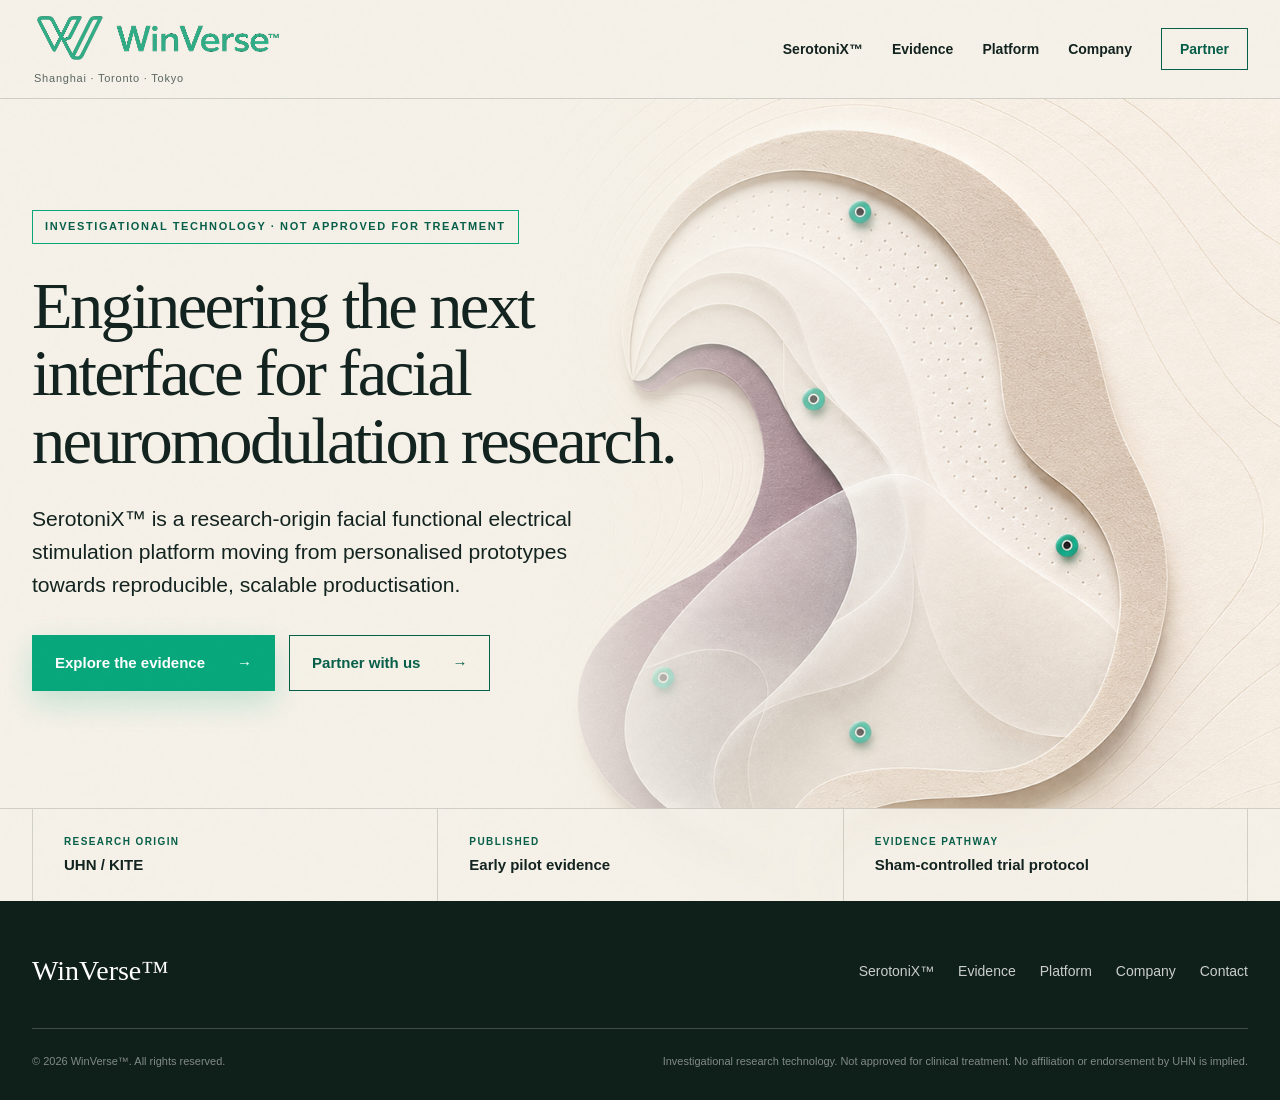
==== index.html @ ebf7a6a0 "Create professional multi-page WinVerse site" ====
<!doctype html>
<html lang="en">
  <head>
    <meta charset="utf-8" />
    <meta name="viewport" content="width=device-width, initial-scale=1" />
    <meta
      name="description"
      content="WinVerse™ is advancing SerotoniX™, an investigational facial neuromodulation research platform, from personalised prototypes towards reproducible productisation."
    />
    <meta name="theme-color" content="#f5f1e8" />
    <meta property="og:title" content="WinVerse™ — SerotoniX™" />
    <meta property="og:description" content="Engineering the next interface for facial neuromodulation research." />
    <meta property="og:type" content="website" />
    <meta property="og:image" content="assets/hero-humanist.png" />
    <title>WinVerse™ — SerotoniX™ Research Platform</title>
    <link rel="icon" type="image/png" href="assets/winverse-mark.png" />
    <link rel="stylesheet" href="styles.css" />
    <script defer src="script.js"></script>
  </head>
  <body class="home-page" data-page="home">
    <a class="skip-link" href="#main">Skip to content</a>

    <header class="site-header" data-header>
      <div class="container header-inner">
        <a class="brand" href="index.html" aria-label="WinVerse home">
          <img class="brand-logo" src="assets/winverse-logo-full.png" alt="WinVerse™" />
          <span class="brand-locations">Shanghai · Toronto · Tokyo</span>
        </a>

        <button
          class="menu-toggle"
          type="button"
          aria-label="Open navigation"
          aria-expanded="false"
          aria-controls="site-nav"
          data-menu-toggle
        >
          <span></span><span></span><span></span>
        </button>

        <nav class="site-nav" id="site-nav" aria-label="Main navigation" data-nav>
          <a href="serotonix.html">SerotoniX™</a>
          <a href="evidence.html">Evidence</a>
          <a href="platform.html">Platform</a>
          <a href="company.html">Company</a>
          <a class="nav-cta" href="mailto:zenkoh@gmail.com?subject=WinVerse%20partnership%20enquiry">Partner</a>
        </nav>
      </div>
    </header>

    <main id="main">
      <section class="home-hero" aria-labelledby="hero-title">
        <div class="home-hero-media" aria-hidden="true">
          <img src="assets/hero-humanist.png" alt="" />
        </div>
        <div class="home-hero-shade" aria-hidden="true"></div>

        <div class="container home-hero-grid">
          <div class="hero-copy">
            <p class="eyebrow">Investigational technology · Not approved for treatment</p>
            <h1 id="hero-title">Engineering the next interface for facial neuromodulation research.</h1>
            <p class="hero-lede">
              SerotoniX™ is a research-origin facial functional electrical stimulation platform moving
              from personalised prototypes towards reproducible, scalable productisation.
            </p>
            <div class="hero-actions" aria-label="Primary actions">
              <a class="button button-primary" href="evidence.html">
                Explore the evidence <span aria-hidden="true">→</span>
              </a>
              <a class="button button-secondary" href="mailto:zenkoh@gmail.com?subject=WinVerse%20partnership%20enquiry">
                Partner with us <span aria-hidden="true">→</span>
              </a>
            </div>
          </div>
        </div>

        <div class="proof-ribbon" aria-label="Research status">
          <div class="container proof-grid">
            <a href="evidence.html#research-origin">
              <span>Research origin</span>
              <strong>UHN / KITE</strong>
            </a>
            <a href="evidence.html#published-foundation">
              <span>Published</span>
              <strong>Early pilot evidence</strong>
            </a>
            <a href="evidence.html#controlled-pathway">
              <span>Evidence pathway</span>
              <strong>Sham-controlled trial protocol</strong>
            </a>
          </div>
        </div>
      </section>
    </main>

    <footer class="site-footer">
      <div class="container footer-top">
        <a class="footer-brand" href="index.html">WinVerse™</a>
        <nav aria-label="Footer navigation">
          <a href="serotonix.html">SerotoniX™</a>
          <a href="evidence.html">Evidence</a>
          <a href="platform.html">Platform</a>
          <a href="company.html">Company</a>
          <a href="mailto:zenkoh@gmail.com?subject=WinVerse%20enquiry">Contact</a>
        </nav>
      </div>
      <div class="container footer-bottom">
        <p>© <span data-year></span> WinVerse™. All rights reserved.</p>
        <p>Investigational research technology. Not approved for clinical treatment. No affiliation or endorsement by UHN is implied.</p>
      </div>
    </footer>
  </body>
</html>
---- styles.css ----
:root {
  --ivory: #f5f1e8;
  --ivory-deep: #eae2d4;
  --paper: #fffdf8;
  --ink: #13231f;
  --ink-muted: #5b6762;
  --emerald: #08a77b;
  --emerald-dark: #075f49;
  --emerald-deep: #083d31;
  --emerald-soft: #dcefe8;
  --plum: #70405f;
  --line: rgba(19, 35, 31, 0.16);
  --line-light: rgba(255, 255, 255, 0.2);
  --serif: "Iowan Old Style", Baskerville, "Times New Roman", serif;
  --sans: Inter, ui-sans-serif, -apple-system, BlinkMacSystemFont, "Segoe UI", sans-serif;
  --container: min(1216px, calc(100vw - 64px));
  --shadow: 0 24px 72px rgba(27, 45, 38, 0.12);
  --header-height: 98px;
}

* {
  box-sizing: border-box;
}

html {
  min-width: 320px;
  scroll-behavior: smooth;
  scroll-padding-top: calc(var(--header-height) + 24px);
}

body {
  min-width: 320px;
  margin: 0;
  color: var(--ink);
  background: var(--ivory);
  font-family: var(--sans);
  font-size: 16px;
  line-height: 1.6;
  -webkit-font-smoothing: antialiased;
  text-rendering: optimizeLegibility;
}

body::before {
  position: fixed;
  inset: 0;
  z-index: 200;
  pointer-events: none;
  content: "";
  opacity: 0.14;
  background-image: url("data:image/svg+xml,%3Csvg viewBox='0 0 180 180' xmlns='http://www.w3.org/2000/svg'%3E%3Cfilter id='n'%3E%3CfeTurbulence type='fractalNoise' baseFrequency='.72' numOctaves='3' stitchTiles='stitch'/%3E%3C/filter%3E%3Crect width='100%25' height='100%25' filter='url(%23n)' opacity='.08'/%3E%3C/svg%3E");
}

img {
  display: block;
  max-width: 100%;
}

a {
  color: inherit;
  text-decoration: none;
}

button,
a {
  -webkit-tap-highlight-color: transparent;
}

button,
input,
textarea,
select {
  font: inherit;
}

.container {
  width: var(--container);
  margin-inline: auto;
}

.skip-link {
  position: fixed;
  top: 12px;
  left: 12px;
  z-index: 300;
  padding: 10px 14px;
  color: white;
  background: var(--emerald-dark);
  transform: translateY(-160%);
  transition: transform 160ms ease;
}

.skip-link:focus {
  transform: translateY(0);
}

.site-header {
  position: sticky;
  top: 0;
  z-index: 100;
  border-bottom: 1px solid var(--line);
  background: rgba(245, 241, 232, 0.94);
  backdrop-filter: blur(16px);
  transition: box-shadow 180ms ease, background 180ms ease;
}

.site-header.is-scrolled {
  background: rgba(245, 241, 232, 0.98);
  box-shadow: 0 10px 34px rgba(19, 35, 31, 0.08);
}

.header-inner {
  min-height: var(--header-height);
  display: flex;
  align-items: center;
  justify-content: space-between;
  gap: 36px;
}

.brand {
  min-width: 252px;
  display: inline-flex;
  flex-direction: column;
  align-items: flex-start;
  gap: 5px;
}

.brand-logo {
  width: 252px;
  height: auto;
  object-fit: contain;
}

.brand-locations {
  margin-left: 2px;
  color: var(--ink-muted);
  font-size: 11px;
  font-weight: 520;
  letter-spacing: 0.07em;
}

.site-nav {
  display: flex;
  align-items: center;
  gap: 29px;
  font-size: 14px;
  font-weight: 610;
}

.site-nav a {
  position: relative;
  padding-block: 10px;
  white-space: nowrap;
}

.site-nav a:not(.nav-cta)::after {
  position: absolute;
  right: 0;
  bottom: 4px;
  left: 0;
  height: 1px;
  content: "";
  background: var(--emerald);
  transform: scaleX(0);
  transform-origin: right;
  transition: transform 180ms ease;
}

.site-nav a:not(.nav-cta):hover::after,
.site-nav a:not(.nav-cta):focus-visible::after,
.site-nav a[aria-current="page"]::after {
  transform: scaleX(1);
  transform-origin: left;
}

.site-nav a[aria-current="page"] {
  color: var(--emerald-dark);
}

.nav-cta {
  padding: 9px 18px !important;
  border: 1px solid var(--emerald-dark);
  color: var(--emerald-dark);
  transition: color 160ms ease, background 160ms ease, transform 160ms ease;
}

.nav-cta:hover,
.nav-cta:focus-visible {
  color: white;
  background: var(--emerald-dark);
  transform: translateY(-1px);
}

.menu-toggle {
  width: 46px;
  height: 46px;
  display: none;
  padding: 11px;
  border: 1px solid var(--line);
  color: var(--ink);
  background: transparent;
  cursor: pointer;
}

.menu-toggle span {
  width: 100%;
  height: 1px;
  display: block;
  margin: 5px 0;
  background: currentColor;
  transition: transform 160ms ease, opacity 160ms ease;
}

.menu-toggle[aria-expanded="true"] span:first-child {
  transform: translateY(6px) rotate(45deg);
}

.menu-toggle[aria-expanded="true"] span:nth-child(2) {
  opacity: 0;
}

.menu-toggle[aria-expanded="true"] span:last-child {
  transform: translateY(-6px) rotate(-45deg);
}

/* Home */

.home-hero {
  min-height: calc(100svh - var(--header-height));
  position: relative;
  display: flex;
  flex-direction: column;
  overflow: hidden;
  isolation: isolate;
}

.home-hero-media,
.home-hero-shade {
  position: absolute;
  inset: 0;
}

.home-hero-media {
  z-index: -3;
}

.home-hero-media img {
  width: 100%;
  height: 100%;
  object-fit: cover;
  object-position: center;
}

.home-hero-shade {
  z-index: -2;
  background:
    linear-gradient(90deg, rgba(245, 241, 232, 0.99) 0%, rgba(245, 241, 232, 0.96) 42%, rgba(245, 241, 232, 0.52) 57%, rgba(245, 241, 232, 0.03) 78%),
    linear-gradient(0deg, rgba(245, 241, 232, 0.28), transparent 38%);
}

.home-hero-grid {
  min-height: 640px;
  flex: 1;
  display: grid;
  grid-template-columns: minmax(0, 1fr) minmax(380px, 0.78fr);
  align-items: center;
  padding-block: 70px 76px;
}

.hero-copy {
  max-width: 690px;
}

.eyebrow,
.page-index,
.section-label,
.card-kicker {
  margin: 0;
  color: var(--emerald-dark);
  font-size: 11px;
  font-weight: 760;
  letter-spacing: 0.145em;
  line-height: 1.45;
  text-transform: uppercase;
}

.eyebrow {
  width: fit-content;
  padding: 8px 12px;
  border: 1px solid var(--emerald);
  background: rgba(245, 241, 232, 0.68);
}

h1,
h2 {
  margin: 0;
  font-family: var(--serif);
  font-weight: 500;
  letter-spacing: -0.04em;
  line-height: 1.02;
}

.hero-copy h1 {
  max-width: 680px;
  margin-top: 28px;
  font-size: clamp(50px, 5.2vw, 76px);
}

.hero-lede {
  max-width: 590px;
  margin: 28px 0 0;
  font-size: clamp(18px, 1.65vw, 22px);
  line-height: 1.55;
}

.hero-actions {
  display: flex;
  flex-wrap: wrap;
  gap: 14px;
  margin-top: 34px;
}

.button {
  min-height: 56px;
  display: inline-flex;
  align-items: center;
  justify-content: space-between;
  gap: 32px;
  padding: 14px 22px;
  border: 1px solid transparent;
  font-size: 15px;
  font-weight: 680;
  line-height: 1.2;
  transition: transform 160ms ease, background 160ms ease, border-color 160ms ease, color 160ms ease;
}

.button:hover,
.button:focus-visible {
  transform: translateY(-2px);
}

.button-primary {
  color: white;
  border-color: var(--emerald);
  background: var(--emerald);
  box-shadow: 0 12px 30px rgba(8, 167, 123, 0.2);
}

.button-primary:hover,
.button-primary:focus-visible {
  border-color: var(--emerald-dark);
  background: var(--emerald-dark);
}

.button-secondary {
  color: var(--emerald-dark);
  border-color: var(--emerald-dark);
  background: rgba(245, 241, 232, 0.72);
}

.button-secondary:hover,
.button-secondary:focus-visible {
  color: white;
  background: var(--emerald-dark);
}

.proof-ribbon {
  border-top: 1px solid var(--line);
  background: rgba(245, 241, 232, 0.9);
  backdrop-filter: blur(10px);
}

.proof-grid {
  min-height: 92px;
  display: grid;
  grid-template-columns: repeat(3, 1fr);
}

.proof-grid a {
  display: flex;
  flex-direction: column;
  justify-content: center;
  padding: 17px 31px;
  border-left: 1px solid var(--line);
  transition: background 160ms ease;
}

.proof-grid a:last-child {
  border-right: 1px solid var(--line);
}

.proof-grid a:hover,
.proof-grid a:focus-visible {
  background: rgba(8, 167, 123, 0.08);
}

.proof-grid span {
  color: var(--emerald-dark);
  font-size: 10px;
  font-weight: 760;
  letter-spacing: 0.14em;
  text-transform: uppercase;
}

.proof-grid strong {
  margin-top: 3px;
  font-size: 15px;
  font-weight: 620;
}

/* Shared internal pages */

.page-main {
  min-height: 70vh;
}

.page-hero {
  padding-block: 94px 86px;
  border-bottom: 1px solid var(--line);
  background:
    radial-gradient(circle at 88% 12%, rgba(8, 167, 123, 0.11), transparent 30%),
    var(--ivory);
}

.page-hero-grid {
  display: grid;
  grid-template-columns: minmax(0, 1.32fr) minmax(300px, 0.5fr);
  align-items: end;
  gap: clamp(56px, 9vw, 132px);
}

.page-hero h1 {
  max-width: 900px;
  margin-top: 20px;
  font-size: clamp(52px, 6.1vw, 86px);
}

.page-lede {
  max-width: 790px;
  margin: 30px 0 0;
  color: var(--ink-muted);
  font-size: clamp(19px, 2vw, 24px);
  line-height: 1.55;
}

.status-panel {
  min-height: 210px;
  display: flex;
  flex-direction: column;
  justify-content: flex-end;
  padding: 28px;
  border: 1px solid var(--line);
  background: rgba(255, 253, 248, 0.58);
}

.status-panel p {
  margin: 0 0 auto;
  color: var(--emerald-dark);
  font-size: 10px;
  font-weight: 760;
  letter-spacing: 0.14em;
  text-transform: uppercase;
}

.status-panel strong {
  font-family: var(--serif);
  font-size: 24px;
  font-weight: 500;
  line-height: 1.2;
}

.status-panel span {
  margin-top: 10px;
  color: var(--ink-muted);
  font-size: 12px;
  line-height: 1.5;
}

.page-hero-company {
  color: white;
  border-color: rgba(255, 255, 255, 0.12);
  background:
    radial-gradient(circle at 85% 12%, rgba(18, 188, 137, 0.22), transparent 32%),
    var(--emerald-dark);
}

.page-hero-company .page-index {
  color: #8ce2c9;
}

.page-hero-company .page-lede {
  color: rgba(255, 255, 255, 0.72);
}

.status-panel-light {
  border-color: rgba(255, 255, 255, 0.2);
  background: rgba(255, 255, 255, 0.07);
}

.status-panel-light p {
  color: #8ce2c9;
}

.status-panel-light span {
  color: rgba(255, 255, 255, 0.66);
}

.content-section {
  padding-block: 112px;
}

.content-section-paper {
  border-block: 1px solid var(--line);
  background: var(--paper);
}

.editorial-split,
.programme-grid,
.output-grid {
  display: grid;
  grid-template-columns: minmax(0, 0.88fr) minmax(0, 1.12fr);
  gap: clamp(58px, 9vw, 140px);
}

.editorial-split h2,
.programme-grid h2,
.output-grid h2,
.section-heading h2,
.platform-copy h2 {
  margin-top: 18px;
  font-size: clamp(40px, 4.35vw, 64px);
}

.editorial-copy {
  padding-top: 30px;
}

.lead-copy {
  margin: 0;
  font-size: clamp(20px, 2.15vw, 28px);
  line-height: 1.55;
}

.boundary-note {
  margin-top: 34px;
  padding: 26px 28px;
  border-left: 3px solid var(--emerald);
  background: var(--emerald-soft);
}

.boundary-note span {
  color: var(--emerald-dark);
  font-size: 10px;
  font-weight: 760;
  letter-spacing: 0.14em;
  text-transform: uppercase;
}

.boundary-note p {
  margin: 10px 0 0;
  color: var(--ink-muted);
  font-size: 14px;
}

.section-heading {
  max-width: 800px;
}

.section-heading > p:last-child:not(.section-label) {
  max-width: 650px;
  margin: 24px 0 0;
  color: var(--ink-muted);
  font-size: 18px;
}

.definition-grid,
.evidence-grid {
  display: grid;
  grid-template-columns: repeat(3, 1fr);
  gap: 1px;
  margin-top: 62px;
  border: 1px solid var(--line);
  background: var(--line);
}

.feature-card,
.evidence-card {
  min-height: 360px;
  display: flex;
  flex-direction: column;
  padding: 36px;
  background: var(--paper);
}

.feature-card-accent,
.evidence-card-accent {
  background: var(--emerald-soft);
}

.feature-number {
  color: var(--emerald);
  font-family: var(--serif);
  font-size: 25px;
}

.feature-card h3,
.evidence-card h3 {
  margin: 64px 0 0;
  font-family: var(--serif);
  font-size: 30px;
  font-weight: 500;
  line-height: 1.2;
}

.feature-card p,
.evidence-card > p:not(.card-kicker) {
  margin: 20px 0 0;
  color: var(--ink-muted);
}

.evidence-card {
  min-height: 430px;
}

.evidence-card h3 {
  margin-top: 22px;
}

.evidence-card > a,
.card-links {
  margin-top: auto;
  padding-top: 30px;
}

.evidence-card a,
.text-link {
  width: fit-content;
  color: var(--emerald-dark);
  border-bottom: 1px solid currentColor;
  font-size: 14px;
  font-weight: 720;
}

.evidence-card a:hover,
.evidence-card a:focus-visible,
.text-link:hover,
.text-link:focus-visible {
  color: var(--emerald);
}

.card-links {
  display: flex;
  flex-direction: column;
  align-items: flex-start;
  gap: 11px;
}

.question-list,
.roadmap-list,
.system-list {
  padding: 0;
  margin: 0;
  border-top: 1px solid var(--line);
  list-style: none;
}

.question-list li,
.system-list li {
  display: grid;
  grid-template-columns: 52px 1fr;
  gap: 20px;
  padding: 24px 0;
  border-bottom: 1px solid var(--line);
}

.question-list li > span,
.system-list li > span {
  color: var(--emerald);
  font-family: var(--serif);
  font-size: 23px;
}

.question-list strong,
.system-list strong {
  font-size: 16px;
}

.question-list p,
.system-list p {
  margin: 5px 0 0;
  color: var(--ink-muted);
  font-size: 14px;
}

.evidence-roadmap {
  display: grid;
  grid-template-columns: minmax(0, 0.78fr) minmax(0, 1.22fr);
  gap: clamp(60px, 10vw, 150px);
}

.evidence-roadmap h2 {
  margin-top: 18px;
  font-size: clamp(40px, 4.3vw, 62px);
}

.roadmap-list li {
  display: grid;
  grid-template-columns: 50px 1fr auto;
  align-items: start;
  gap: 20px;
  padding: 22px 0;
  border-bottom: 1px solid var(--line);
}

.roadmap-list li > span {
  color: var(--ink-muted);
  font-family: var(--serif);
  font-size: 22px;
}

.roadmap-list li.is-documented > span {
  color: var(--emerald);
}

.roadmap-list strong {
  font-size: 15px;
}

.roadmap-list p {
  margin: 5px 0 0;
  color: var(--ink-muted);
  font-size: 13px;
}

.roadmap-list em {
  color: var(--ink-muted);
  font-size: 10px;
  font-style: normal;
  font-weight: 700;
  letter-spacing: 0.1em;
  text-transform: uppercase;
}

.roadmap-list .is-documented em {
  color: var(--emerald-dark);
}

.evidence-boundary-section {
  padding-top: 0;
}

.boundary-panel {
  padding: clamp(38px, 6vw, 72px);
  color: white;
  background: var(--emerald-dark);
}

.boundary-panel .section-label {
  color: #8ce2c9;
}

.boundary-panel h2 {
  max-width: 940px;
  margin-top: 18px;
  font-size: clamp(40px, 4.7vw, 66px);
}

.boundary-panel > p:last-child {
  max-width: 760px;
  margin: 28px 0 0 auto;
  color: rgba(255, 255, 255, 0.72);
  font-size: 18px;
}

/* Platform */

.platform-section {
  overflow: hidden;
}

.platform-grid {
  display: grid;
  grid-template-columns: minmax(0, 0.84fr) minmax(480px, 1.16fr);
  align-items: center;
  gap: clamp(52px, 7vw, 104px);
}

.platform-copy > p:not(.section-label) {
  margin: 25px 0 0;
  color: var(--ink-muted);
  font-size: 18px;
}

.system-list {
  margin-top: 38px;
}

.schematic-card {
  margin: 0;
  border: 1px solid var(--line);
  background: var(--paper);
  box-shadow: var(--shadow);
}

.schematic-window {
  aspect-ratio: 1.125 / 1;
  overflow: hidden;
  background: var(--paper);
}

.schematic-window img {
  width: 100%;
  height: 100%;
  object-fit: cover;
}

.schematic-card figcaption {
  display: flex;
  flex-direction: column;
  padding: 22px 26px 24px;
  border-top: 1px solid var(--line);
}

.schematic-card figcaption span {
  color: var(--emerald-dark);
  font-size: 10px;
  font-weight: 760;
  letter-spacing: 0.13em;
  text-transform: uppercase;
}

.schematic-card figcaption strong {
  margin-top: 4px;
  font-size: 16px;
}

.principle-grid {
  display: grid;
  grid-template-columns: repeat(4, 1fr);
  gap: 32px;
  margin-top: 62px;
  padding-top: 34px;
  border-top: 1px solid var(--line);
}

.principle-grid article > span {
  color: var(--emerald);
  font-family: var(--serif);
  font-size: 24px;
}

.principle-grid h3 {
  margin: 28px 0 0;
  font-size: 17px;
  line-height: 1.35;
}

.principle-grid p {
  margin: 12px 0 0;
  color: var(--ink-muted);
  font-size: 14px;
}

.output-list {
  border-top: 1px solid var(--line);
}

.output-list p {
  display: grid;
  grid-template-columns: 52px 1fr;
  gap: 20px;
  margin: 0;
  padding: 21px 0;
  border-bottom: 1px solid var(--line);
  font-weight: 620;
}

.output-list span {
  color: var(--emerald);
  font-family: var(--serif);
  font-size: 21px;
}

/* Company */

.operating-grid {
  margin-top: 62px;
}

.partner-panel {
  display: grid;
  grid-template-columns: minmax(0, 1fr) minmax(0, 0.85fr);
  gap: clamp(52px, 8vw, 118px);
  padding: clamp(38px, 6vw, 70px);
  border: 1px solid var(--line);
  background: var(--paper);
  box-shadow: var(--shadow);
}

.partner-panel h2 {
  margin-top: 18px;
  font-size: clamp(40px, 4.3vw, 62px);
}

.partner-copy {
  display: flex;
  flex-direction: column;
  align-items: flex-start;
  justify-content: space-between;
  gap: 36px;
}

.partner-copy p {
  margin: 0;
  color: var(--ink-muted);
  font-size: 18px;
}

/* Page-to-page navigation and footer */

.next-page {
  color: white;
  background: var(--emerald-dark);
}

.next-page a {
  min-height: 164px;
  display: grid;
  grid-template-columns: 180px 1fr auto;
  align-items: center;
  gap: 32px;
}

.next-page a > span:first-child {
  color: #8ce2c9;
  font-size: 11px;
  font-weight: 760;
  letter-spacing: 0.12em;
  text-transform: uppercase;
}

.next-page strong {
  max-width: 760px;
  font-family: var(--serif);
  font-size: clamp(24px, 2.6vw, 36px);
  font-weight: 500;
  line-height: 1.2;
}

.next-page a > span:last-child {
  font-size: 35px;
  transition: transform 160ms ease;
}

.next-page a:hover > span:last-child,
.next-page a:focus-visible > span:last-child {
  transform: translateX(7px);
}

.site-footer {
  padding: 48px 0 30px;
  color: rgba(255, 255, 255, 0.78);
  background: #0f1f1a;
}

.footer-top,
.footer-bottom {
  display: flex;
  align-items: center;
  justify-content: space-between;
  gap: 30px;
}

.footer-brand {
  color: white;
  font-family: var(--serif);
  font-size: 28px;
}

.footer-top nav {
  display: flex;
  flex-wrap: wrap;
  gap: 24px;
  font-size: 14px;
}

.footer-top a:hover,
.footer-top a:focus-visible {
  color: #8ce2c9;
}

.footer-bottom {
  align-items: flex-start;
  margin-top: 34px;
  padding-top: 24px;
  border-top: 1px solid var(--line-light);
  color: rgba(255, 255, 255, 0.48);
  font-size: 11px;
}

.footer-bottom p {
  margin: 0;
}

.footer-bottom p:last-child {
  max-width: 620px;
  text-align: right;
}

:focus-visible {
  outline: 3px solid rgba(8, 167, 123, 0.42);
  outline-offset: 4px;
}

@media (max-width: 1080px) {
  :root {
    --container: min(100% - 48px, 930px);
  }

  .site-nav {
    gap: 18px;
  }

  .brand {
    min-width: 215px;
  }

  .brand-logo {
    width: 215px;
  }

  .home-hero-grid {
    grid-template-columns: minmax(0, 1.2fr) minmax(240px, 0.55fr);
  }

  .page-hero-grid,
  .editorial-split,
  .programme-grid,
  .evidence-roadmap,
  .output-grid,
  .partner-panel {
    gap: 54px;
  }

  .platform-grid {
    grid-template-columns: minmax(0, 0.9fr) minmax(420px, 1.1fr);
    gap: 44px;
  }

  .principle-grid {
    grid-template-columns: repeat(2, 1fr);
    gap: 38px 42px;
  }
}

@media (max-width: 860px) {
  :root {
    --header-height: 84px;
  }

  .header-inner {
    gap: 18px;
  }

  .brand {
    min-width: 198px;
  }

  .brand-logo {
    width: 198px;
  }

  .brand-locations {
    display: none;
  }

  .menu-toggle {
    display: block;
  }

  .site-nav {
    position: absolute;
    top: calc(100% + 1px);
    right: 0;
    left: 0;
    display: grid;
    gap: 0;
    padding: 14px 24px 24px;
    border-bottom: 1px solid var(--line);
    background: rgba(245, 241, 232, 0.99);
    box-shadow: 0 22px 48px rgba(19, 35, 31, 0.14);
    opacity: 0;
    pointer-events: none;
    transform: translateY(-10px);
    transition: opacity 160ms ease, transform 160ms ease;
  }

  .site-nav.is-open {
    opacity: 1;
    pointer-events: auto;
    transform: translateY(0);
  }

  .site-nav a {
    padding: 14px 0;
    border-bottom: 1px solid var(--line);
  }

  .site-nav a:not(.nav-cta)::after {
    display: none;
  }

  .site-nav a[aria-current="page"] {
    padding-left: 15px;
    border-left: 2px solid var(--emerald);
  }

  .nav-cta {
    width: fit-content;
    margin-top: 14px;
    padding: 10px 18px !important;
    border-bottom: 1px solid var(--emerald-dark) !important;
  }

  .home-hero-grid {
    min-height: 660px;
    grid-template-columns: 1fr;
    padding-block: 64px 86px;
  }

  .home-hero-shade {
    background:
      linear-gradient(90deg, rgba(245, 241, 232, 0.98) 0%, rgba(245, 241, 232, 0.92) 58%, rgba(245, 241, 232, 0.4) 100%),
      linear-gradient(0deg, rgba(245, 241, 232, 0.46), transparent 54%);
  }

  .hero-copy {
    max-width: 630px;
  }

  .proof-grid {
    grid-template-columns: 1fr;
  }

  .proof-grid a,
  .proof-grid a:last-child {
    min-height: 76px;
    padding: 14px 0;
    border-right: 0;
    border-bottom: 1px solid var(--line);
    border-left: 0;
  }

  .proof-grid a:last-child {
    border-bottom: 0;
  }

  .page-hero {
    padding-block: 76px 70px;
  }

  .page-hero-grid,
  .editorial-split,
  .programme-grid,
  .evidence-roadmap,
  .output-grid,
  .partner-panel,
  .platform-grid {
    grid-template-columns: 1fr;
  }

  .status-panel {
    min-height: 170px;
  }

  .content-section {
    padding-block: 86px;
  }

  .editorial-copy {
    padding-top: 0;
  }

  .definition-grid,
  .evidence-grid {
    grid-template-columns: 1fr;
  }

  .feature-card,
  .evidence-card {
    min-height: auto;
  }

  .feature-card h3 {
    margin-top: 40px;
  }

  .evidence-card > a,
  .card-links {
    margin-top: 46px;
  }

  .schematic-card {
    max-width: 660px;
  }

  .next-page a {
    min-height: 180px;
    grid-template-columns: 1fr auto;
  }

  .next-page a > span:first-child {
    grid-column: 1 / -1;
    align-self: end;
  }

  .next-page strong {
    align-self: start;
  }
}

@media (max-width: 620px) {
  :root {
    --container: calc(100% - 36px);
  }

  .brand {
    min-width: 176px;
  }

  .brand-logo {
    width: 176px;
  }

  .hero-copy h1 {
    font-size: clamp(44px, 13vw, 60px);
  }

  .home-hero-grid {
    min-height: 680px;
    padding-block: 48px 78px;
  }

  .home-hero-media img {
    object-position: 64% center;
  }

  .home-hero-shade {
    background:
      linear-gradient(180deg, rgba(245, 241, 232, 0.97) 0%, rgba(245, 241, 232, 0.92) 54%, rgba(245, 241, 232, 0.44) 100%),
      linear-gradient(90deg, rgba(245, 241, 232, 0.76), rgba(245, 241, 232, 0.18));
  }

  .hero-lede {
    font-size: 18px;
  }

  .hero-actions,
  .button {
    width: 100%;
  }

  .page-hero h1 {
    font-size: clamp(44px, 13.2vw, 62px);
  }

  .page-lede {
    font-size: 18px;
  }

  .content-section {
    padding-block: 72px;
  }

  .editorial-split h2,
  .programme-grid h2,
  .output-grid h2,
  .section-heading h2,
  .platform-copy h2,
  .evidence-roadmap h2,
  .partner-panel h2,
  .boundary-panel h2 {
    font-size: clamp(38px, 11.2vw, 52px);
  }

  .lead-copy {
    font-size: 20px;
  }

  .definition-grid,
  .evidence-grid,
  .principle-grid {
    margin-top: 44px;
  }

  .feature-card,
  .evidence-card {
    padding: 28px;
  }

  .roadmap-list li {
    grid-template-columns: 40px 1fr;
  }

  .roadmap-list em {
    grid-column: 2;
  }

  .principle-grid {
    grid-template-columns: 1fr;
  }

  .partner-panel {
    padding: 30px;
  }

  .footer-top,
  .footer-bottom {
    align-items: flex-start;
    flex-direction: column;
  }

  .footer-top nav {
    display: grid;
    grid-template-columns: repeat(2, 1fr);
    gap: 13px 34px;
  }

  .footer-bottom p:last-child {
    text-align: left;
  }
}

@media (prefers-reduced-motion: reduce) {
  html {
    scroll-behavior: auto;
  }

  *,
  *::before,
  *::after {
    scroll-behavior: auto !important;
    transition-duration: 0.01ms !important;
  }
}
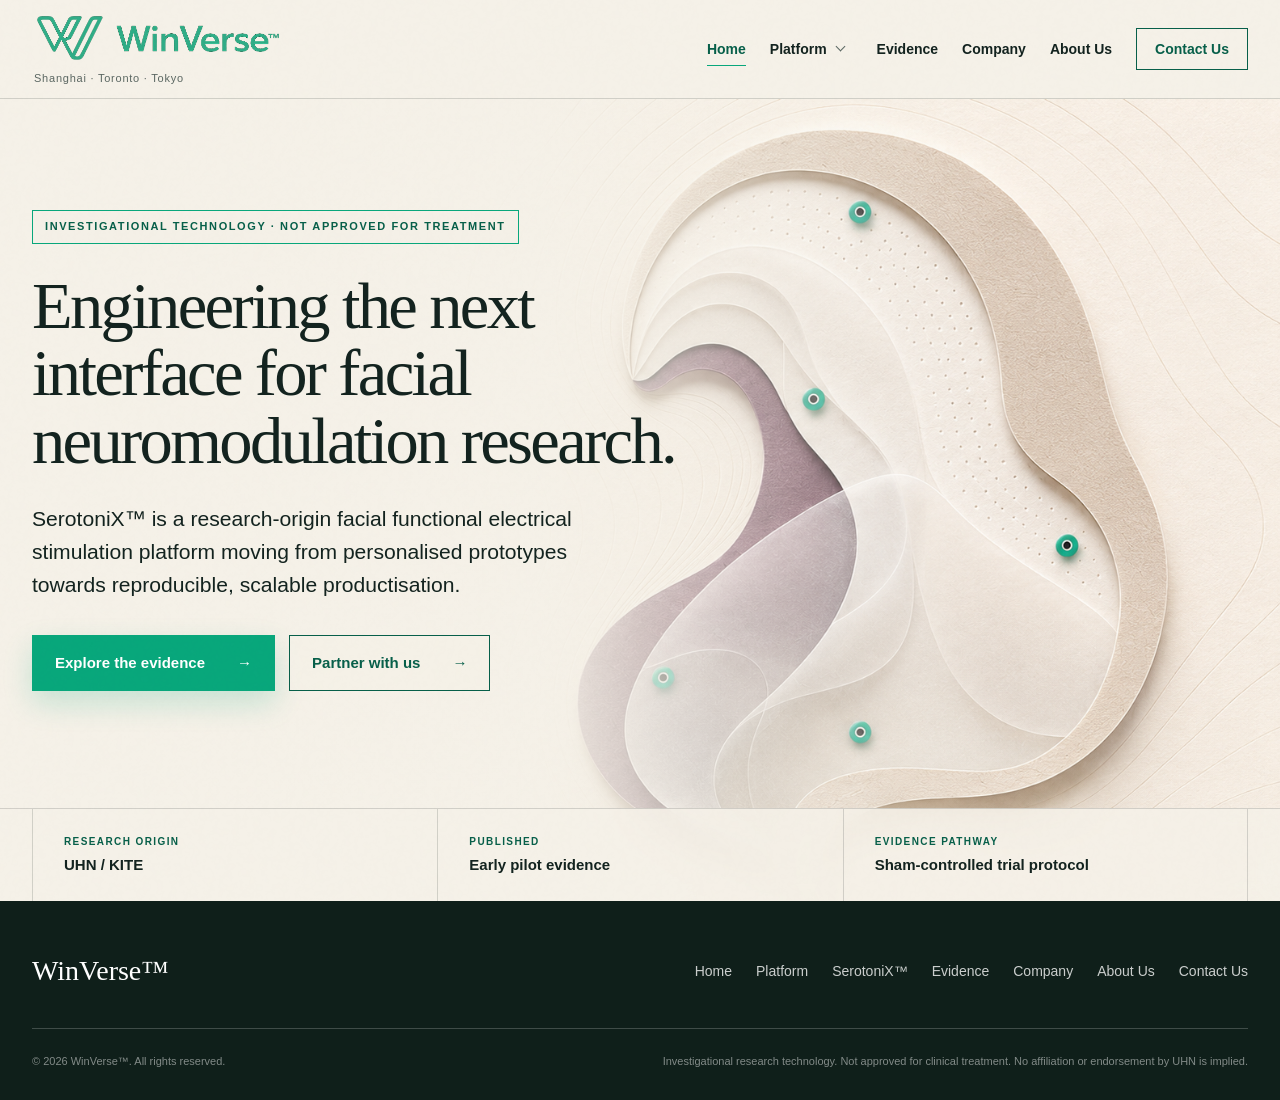
==== commit f30265a3: "Add About and Contact navigation" ====
--- a/index.html
+++ b/index.html
@@ -39,11 +39,20 @@
         </button>
 
         <nav class="site-nav" id="site-nav" aria-label="Main navigation" data-nav>
-          <a href="serotonix.html">SerotoniX™</a>
+          <a href="index.html" aria-current="page">Home</a>
+          <div class="nav-group" data-nav-group>
+            <div class="nav-parent-row">
+              <a class="nav-parent-link" href="platform.html">Platform</a>
+              <button class="nav-submenu-toggle" type="button" aria-expanded="false" aria-controls="platform-submenu" data-submenu-toggle>
+                <span class="sr-only">Open Platform menu</span><span class="nav-chevron" aria-hidden="true"></span>
+              </button>
+            </div>
+            <div class="nav-submenu" id="platform-submenu"><a href="serotonix.html">SerotoniX™</a></div>
+          </div>
           <a href="evidence.html">Evidence</a>
-          <a href="platform.html">Platform</a>
           <a href="company.html">Company</a>
-          <a class="nav-cta" href="mailto:zenkoh@gmail.com?subject=WinVerse%20partnership%20enquiry">Partner</a>
+          <a href="about.html">About Us</a>
+          <a class="nav-cta" href="contact.html">Contact Us</a>
         </nav>
       </div>
     </header>
@@ -67,7 +76,7 @@
               <a class="button button-primary" href="evidence.html">
                 Explore the evidence <span aria-hidden="true">→</span>
               </a>
-              <a class="button button-secondary" href="mailto:zenkoh@gmail.com?subject=WinVerse%20partnership%20enquiry">
+              <a class="button button-secondary" href="contact.html?topic=partnership">
                 Partner with us <span aria-hidden="true">→</span>
               </a>
             </div>
@@ -97,11 +106,13 @@
       <div class="container footer-top">
         <a class="footer-brand" href="index.html">WinVerse™</a>
         <nav aria-label="Footer navigation">
+          <a href="index.html">Home</a>
+          <a href="platform.html">Platform</a>
           <a href="serotonix.html">SerotoniX™</a>
           <a href="evidence.html">Evidence</a>
-          <a href="platform.html">Platform</a>
           <a href="company.html">Company</a>
-          <a href="mailto:zenkoh@gmail.com?subject=WinVerse%20enquiry">Contact</a>
+          <a href="about.html">About Us</a>
+          <a href="contact.html">Contact Us</a>
         </nav>
       </div>
       <div class="container footer-bottom">
--- a/styles.css
+++ b/styles.css
@@ -72,6 +72,18 @@
   font: inherit;
 }
 
+.sr-only {
+  position: absolute;
+  width: 1px;
+  height: 1px;
+  padding: 0;
+  margin: -1px;
+  overflow: hidden;
+  clip: rect(0, 0, 0, 0);
+  white-space: nowrap;
+  border: 0;
+}
+
 .container {
   width: var(--container);
   margin-inline: auto;
@@ -141,18 +153,20 @@
 .site-nav {
   display: flex;
   align-items: center;
-  gap: 29px;
+  gap: 24px;
   font-size: 14px;
   font-weight: 610;
 }
 
-.site-nav a {
+.site-nav > a,
+.nav-parent-link {
   position: relative;
   padding-block: 10px;
   white-space: nowrap;
 }
 
-.site-nav a:not(.nav-cta)::after {
+.site-nav > a:not(.nav-cta)::after,
+.nav-parent-link::after {
   position: absolute;
   right: 0;
   bottom: 4px;
@@ -165,15 +179,96 @@
   transition: transform 180ms ease;
 }
 
-.site-nav a:not(.nav-cta):hover::after,
-.site-nav a:not(.nav-cta):focus-visible::after,
-.site-nav a[aria-current="page"]::after {
+.site-nav > a:not(.nav-cta):hover::after,
+.site-nav > a:not(.nav-cta):focus-visible::after,
+.site-nav > a[aria-current="page"]::after,
+.nav-parent-link:hover::after,
+.nav-parent-link:focus-visible::after,
+.nav-parent-link[aria-current="page"]::after,
+.nav-parent-link.is-section-current::after {
   transform: scaleX(1);
   transform-origin: left;
 }
 
-.site-nav a[aria-current="page"] {
+.site-nav a[aria-current="page"],
+.nav-parent-link.is-section-current {
   color: var(--emerald-dark);
+}
+
+.nav-group {
+  position: relative;
+}
+
+.nav-parent-row {
+  display: flex;
+  align-items: center;
+}
+
+.nav-submenu-toggle {
+  width: 24px;
+  height: 42px;
+  display: grid;
+  place-items: center;
+  padding: 0;
+  margin-left: 2px;
+  border: 0;
+  color: var(--ink-muted);
+  background: transparent;
+  cursor: pointer;
+}
+
+.nav-chevron {
+  width: 7px;
+  height: 7px;
+  display: block;
+  border-right: 1.5px solid currentColor;
+  border-bottom: 1.5px solid currentColor;
+  transform: translateY(-2px) rotate(45deg);
+  transition: transform 160ms ease;
+}
+
+.nav-group.is-expanded .nav-chevron,
+.nav-group:focus-within .nav-chevron,
+.nav-group:hover .nav-chevron {
+  transform: translateY(2px) rotate(225deg);
+}
+
+.nav-submenu {
+  min-width: 192px;
+  position: absolute;
+  top: calc(100% - 1px);
+  left: -20px;
+  padding: 9px;
+  border: 1px solid var(--line);
+  background: rgba(255, 253, 248, 0.99);
+  box-shadow: 0 18px 44px rgba(19, 35, 31, 0.14);
+  opacity: 0;
+  pointer-events: none;
+  transform: translateY(-8px);
+  transition: opacity 160ms ease, transform 160ms ease;
+}
+
+.nav-group:hover .nav-submenu,
+.nav-group:focus-within .nav-submenu,
+.nav-group.is-expanded .nav-submenu {
+  opacity: 1;
+  pointer-events: auto;
+  transform: translateY(0);
+}
+
+.nav-submenu a {
+  display: block;
+  padding: 10px 12px;
+  color: var(--ink);
+  white-space: nowrap;
+  transition: color 160ms ease, background 160ms ease;
+}
+
+.nav-submenu a:hover,
+.nav-submenu a:focus-visible,
+.nav-submenu a[aria-current="page"] {
+  color: var(--emerald-dark);
+  background: var(--emerald-soft);
 }
 
 .nav-cta {
@@ -915,6 +1010,244 @@
   font-size: 18px;
 }
 
+/* Platform programme */
+
+.platform-programme {
+  padding-block: 72px;
+  border-bottom: 1px solid var(--line);
+  background: var(--paper);
+}
+
+.platform-programme-card {
+  display: grid;
+  grid-template-columns: minmax(0, 0.78fr) minmax(0, 1.22fr) auto;
+  align-items: center;
+  gap: clamp(34px, 6vw, 84px);
+}
+
+.platform-programme-card h2 {
+  margin-top: 12px;
+  font-size: clamp(42px, 4.8vw, 66px);
+}
+
+.platform-programme-card > p {
+  margin: 0;
+  color: var(--ink-muted);
+  font-size: 18px;
+}
+
+/* About */
+
+.purpose-grid,
+.leadership-grid {
+  display: grid;
+  grid-template-columns: minmax(0, 0.82fr) minmax(0, 1.18fr);
+  gap: clamp(58px, 9vw, 140px);
+}
+
+.purpose-grid h2,
+.leadership-grid h2,
+.contact-intro h2 {
+  margin-top: 18px;
+  font-size: clamp(40px, 4.35vw, 64px);
+}
+
+.purpose-copy,
+.leadership-copy {
+  padding-top: 30px;
+}
+
+.purpose-copy > p,
+.leadership-copy > p {
+  margin: 0;
+  color: var(--ink-muted);
+  font-size: 19px;
+}
+
+.purpose-copy > p + p,
+.leadership-copy > p + p {
+  margin-top: 22px;
+}
+
+.presence-grid {
+  display: grid;
+  grid-template-columns: repeat(3, 1fr);
+  gap: 1px;
+  margin-top: 62px;
+  border: 1px solid var(--line);
+  background: var(--line);
+}
+
+.presence-grid article {
+  min-height: 300px;
+  padding: 34px;
+  background: var(--paper);
+}
+
+.presence-grid span {
+  color: var(--emerald);
+  font-family: var(--serif);
+  font-size: 23px;
+}
+
+.presence-grid h3 {
+  margin: 58px 0 0;
+  font-family: var(--serif);
+  font-size: 30px;
+  font-weight: 500;
+  line-height: 1.2;
+}
+
+.presence-grid p {
+  margin: 18px 0 0;
+  color: var(--ink-muted);
+}
+
+.leadership-card {
+  padding: clamp(34px, 5vw, 58px);
+  border: 1px solid var(--line);
+  background: var(--paper);
+  box-shadow: var(--shadow);
+}
+
+.leadership-name {
+  margin: 0 0 14px !important;
+  color: var(--ink) !important;
+  font-family: var(--serif);
+  font-size: 31px !important;
+  line-height: 1.2;
+}
+
+.leadership-role {
+  margin-bottom: 26px !important;
+  color: var(--emerald-dark) !important;
+  font-size: 12px !important;
+  font-weight: 760;
+  letter-spacing: 0.1em;
+  text-transform: uppercase;
+}
+
+/* Contact */
+
+.contact-section {
+  padding-block: 96px 118px;
+}
+
+.contact-layout {
+  display: grid;
+  grid-template-columns: minmax(280px, 0.68fr) minmax(0, 1.32fr);
+  align-items: start;
+  gap: clamp(54px, 9vw, 132px);
+}
+
+.contact-intro > p:not(.section-label) {
+  margin: 26px 0 0;
+  color: var(--ink-muted);
+  font-size: 18px;
+}
+
+.contact-direct {
+  margin-top: 42px;
+  padding-top: 28px;
+  border-top: 1px solid var(--line);
+}
+
+.contact-direct span {
+  display: block;
+  color: var(--ink-muted);
+  font-size: 11px;
+  font-weight: 720;
+  letter-spacing: 0.11em;
+  text-transform: uppercase;
+}
+
+.contact-direct a {
+  width: fit-content;
+  display: inline-block;
+  margin-top: 8px;
+  color: var(--emerald-dark);
+  border-bottom: 1px solid currentColor;
+  font-size: 18px;
+  font-weight: 680;
+}
+
+.contact-form-card {
+  padding: clamp(30px, 5vw, 54px);
+  border: 1px solid var(--line);
+  background: var(--paper);
+  box-shadow: var(--shadow);
+}
+
+.contact-form {
+  display: grid;
+  grid-template-columns: repeat(2, minmax(0, 1fr));
+  gap: 24px;
+}
+
+.form-field {
+  display: flex;
+  flex-direction: column;
+  gap: 8px;
+}
+
+.form-field-full,
+.form-actions {
+  grid-column: 1 / -1;
+}
+
+.form-field label {
+  font-size: 13px;
+  font-weight: 680;
+}
+
+.form-field input,
+.form-field select,
+.form-field textarea {
+  width: 100%;
+  padding: 13px 14px;
+  border: 1px solid var(--line);
+  border-radius: 0;
+  color: var(--ink);
+  background: var(--ivory);
+  outline: none;
+  transition: border-color 160ms ease, box-shadow 160ms ease, background 160ms ease;
+}
+
+.form-field textarea {
+  min-height: 170px;
+  resize: vertical;
+}
+
+.form-field input:focus,
+.form-field select:focus,
+.form-field textarea:focus {
+  border-color: var(--emerald);
+  background: white;
+  box-shadow: 0 0 0 3px rgba(8, 167, 123, 0.12);
+}
+
+.form-actions {
+  display: flex;
+  flex-direction: column;
+  align-items: flex-start;
+  gap: 13px;
+  margin-top: 4px;
+}
+
+.form-note,
+.form-status {
+  margin: 0;
+  color: var(--ink-muted);
+  font-size: 12px;
+}
+
+.form-status:not(:empty) {
+  padding: 11px 13px;
+  color: var(--emerald-dark);
+  border-left: 2px solid var(--emerald);
+  background: var(--emerald-soft);
+}
+
 /* Page-to-page navigation and footer */
 
 .next-page {
@@ -1017,7 +1350,7 @@
   }
 
   .site-nav {
-    gap: 18px;
+    gap: 15px;
   }
 
   .brand {
@@ -1052,7 +1385,7 @@
   }
 }
 
-@media (max-width: 860px) {
+@media (max-width: 980px) {
   :root {
     --header-height: 84px;
   }
@@ -1100,18 +1433,57 @@
     transform: translateY(0);
   }
 
-  .site-nav a {
+  .site-nav > a,
+  .nav-parent-link {
     padding: 14px 0;
     border-bottom: 1px solid var(--line);
   }
 
-  .site-nav a:not(.nav-cta)::after {
+  .site-nav > a:not(.nav-cta)::after,
+  .nav-parent-link::after {
     display: none;
   }
 
-  .site-nav a[aria-current="page"] {
+  .site-nav > a[aria-current="page"],
+  .nav-parent-link[aria-current="page"],
+  .nav-parent-link.is-section-current {
     padding-left: 15px;
     border-left: 2px solid var(--emerald);
+  }
+
+  .nav-group {
+    border-bottom: 1px solid var(--line);
+  }
+
+  .nav-parent-row {
+    justify-content: space-between;
+  }
+
+  .nav-parent-link {
+    flex: 1;
+    border-bottom: 0;
+  }
+
+  .nav-submenu-toggle {
+    display: none;
+  }
+
+  .nav-submenu {
+    min-width: 0;
+    position: static;
+    padding: 0 0 10px 18px;
+    border: 0;
+    background: transparent;
+    box-shadow: none;
+    opacity: 1;
+    pointer-events: auto;
+    transform: none;
+  }
+
+  .nav-submenu a {
+    padding: 8px 12px;
+    border-left: 1px solid var(--line);
+    color: var(--ink-muted);
   }
 
   .nav-cta {
@@ -1164,8 +1536,25 @@
   .evidence-roadmap,
   .output-grid,
   .partner-panel,
-  .platform-grid {
+  .platform-grid,
+  .platform-programme-card,
+  .purpose-grid,
+  .leadership-grid,
+  .contact-layout {
     grid-template-columns: 1fr;
+  }
+
+  .platform-programme-card {
+    align-items: start;
+  }
+
+  .platform-programme-card .button {
+    width: fit-content;
+  }
+
+  .purpose-copy,
+  .leadership-copy {
+    padding-top: 0;
   }
 
   .status-panel {
@@ -1288,7 +1677,8 @@
 
   .definition-grid,
   .evidence-grid,
-  .principle-grid {
+  .principle-grid,
+  .presence-grid {
     margin-top: 44px;
   }
 
@@ -1307,6 +1697,25 @@
 
   .principle-grid {
     grid-template-columns: 1fr;
+  }
+
+  .presence-grid,
+  .contact-form {
+    grid-template-columns: 1fr;
+  }
+
+  .presence-grid article {
+    min-height: auto;
+    padding: 28px;
+  }
+
+  .presence-grid h3 {
+    margin-top: 38px;
+  }
+
+  .form-field-full,
+  .form-actions {
+    grid-column: auto;
   }
 
   .partner-panel {
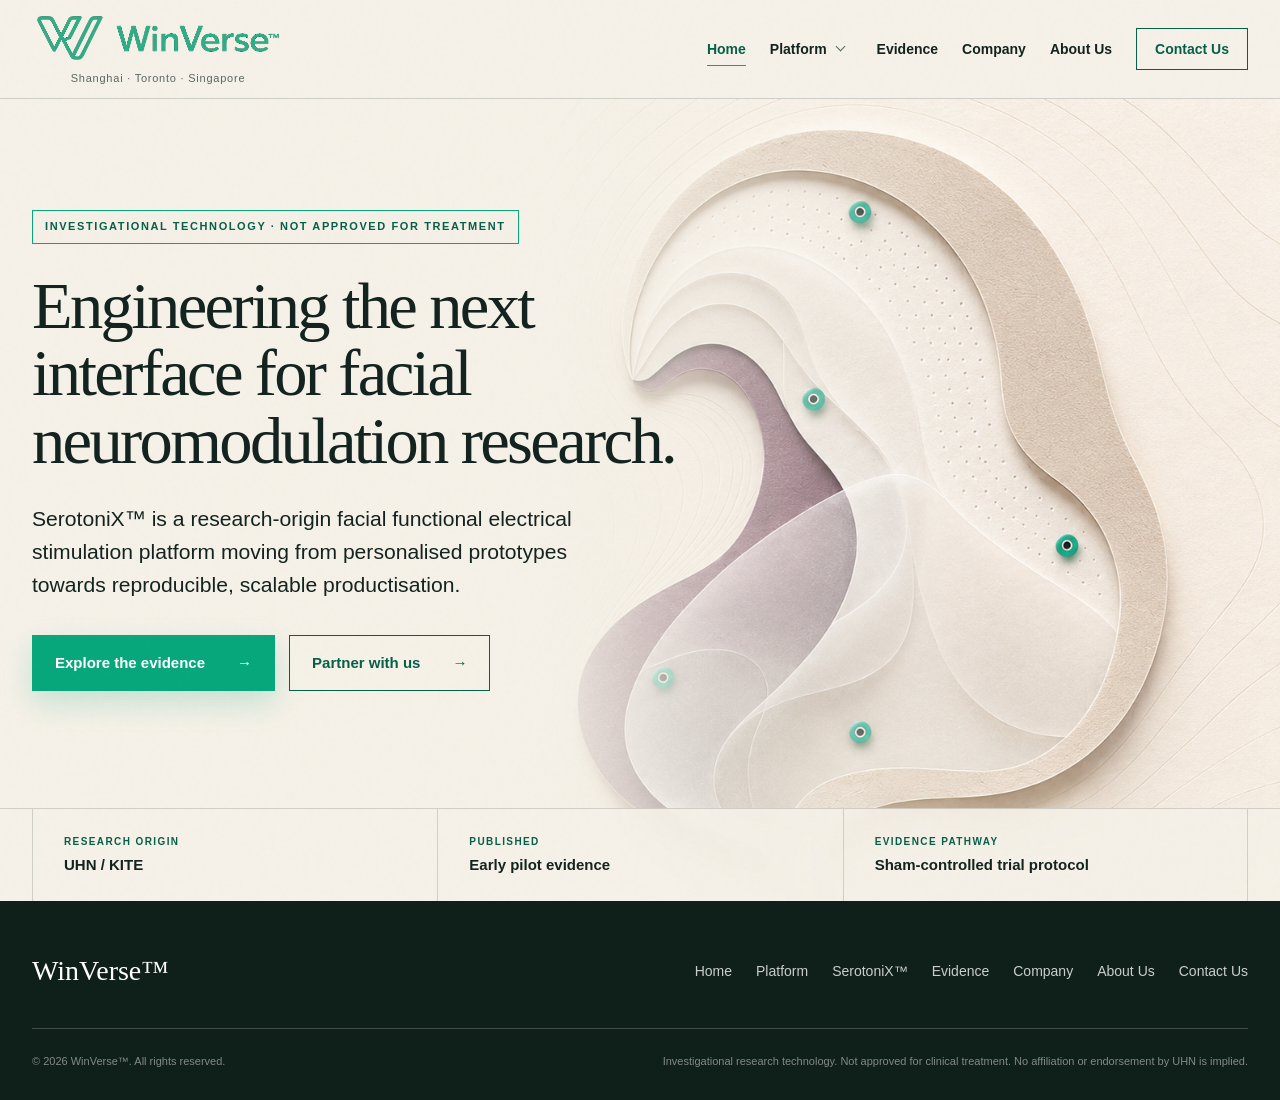
==== commit 662f1541: "Deepen evidence review and update brand locations" ====
--- a/index.html
+++ b/index.html
@@ -24,7 +24,7 @@
       <div class="container header-inner">
         <a class="brand" href="index.html" aria-label="WinVerse home">
           <img class="brand-logo" src="assets/winverse-logo-full.png" alt="WinVerse™" />
-          <span class="brand-locations">Shanghai · Toronto · Tokyo</span>
+          <span class="brand-locations">Shanghai · Toronto · Singapore</span>
         </a>
 
         <button
--- a/styles.css
+++ b/styles.css
@@ -132,7 +132,7 @@
   min-width: 252px;
   display: inline-flex;
   flex-direction: column;
-  align-items: flex-start;
+  align-items: center;
   gap: 5px;
 }
 
@@ -143,11 +143,13 @@
 }
 
 .brand-locations {
-  margin-left: 2px;
+  width: 100%;
+  margin-left: 0;
   color: var(--ink-muted);
   font-size: 11px;
   font-weight: 520;
   letter-spacing: 0.07em;
+  text-align: center;
 }
 
 .site-nav {
@@ -866,6 +868,525 @@
   font-size: 18px;
 }
 
+/* Evidence dossier */
+
+.evidence-hero {
+  background:
+    linear-gradient(110deg, transparent 0 59%, rgba(8, 167, 123, 0.045) 59% 59.4%, transparent 59.4%),
+    radial-gradient(circle at 88% 12%, rgba(8, 167, 123, 0.14), transparent 31%),
+    var(--ivory);
+}
+
+.evidence-status-panel {
+  min-height: 286px;
+}
+
+.evidence-status-panel > strong {
+  font-size: 29px;
+}
+
+.evidence-status-panel ul {
+  padding: 18px 0 0;
+  margin: 20px 0 0;
+  border-top: 1px solid var(--line);
+  list-style: none;
+}
+
+.evidence-status-panel li {
+  display: flex;
+  justify-content: space-between;
+  gap: 20px;
+  padding-block: 5px;
+  color: var(--ink-muted);
+  font-size: 12px;
+}
+
+.evidence-status-panel li b {
+  color: var(--ink);
+  font-weight: 680;
+}
+
+.evidence-status-panel small {
+  margin-top: 17px;
+  color: var(--ink-muted);
+  font-size: 10px;
+  letter-spacing: 0.08em;
+  text-transform: uppercase;
+}
+
+.evidence-heading-wide {
+  max-width: 940px;
+}
+
+.verdict-grid {
+  display: grid;
+  grid-template-columns: repeat(4, 1fr);
+  gap: 1px;
+  margin-top: 62px;
+  border: 1px solid var(--line);
+  background: var(--line);
+}
+
+.verdict-card {
+  min-height: 430px;
+  display: flex;
+  flex-direction: column;
+  padding: 32px;
+  background: var(--paper);
+}
+
+.verdict-card-critical {
+  background: #f1e8df;
+}
+
+.verdict-number {
+  margin-bottom: 38px;
+  color: var(--emerald);
+  font-family: var(--serif);
+  font-size: 24px;
+}
+
+.verdict-card h3 {
+  margin: 18px 0 0;
+  font-family: var(--serif);
+  font-size: 29px;
+  font-weight: 500;
+  line-height: 1.18;
+}
+
+.verdict-card > p:not(.card-kicker) {
+  margin: 18px 0 28px;
+  color: var(--ink-muted);
+  font-size: 14px;
+}
+
+.evidence-level {
+  width: fit-content;
+  display: inline-flex;
+  align-items: center;
+  justify-content: center;
+  margin-top: auto;
+  padding: 6px 9px;
+  border: 1px solid currentColor;
+  font-size: 9px;
+  font-weight: 780;
+  letter-spacing: 0.1em;
+  line-height: 1;
+  text-transform: uppercase;
+  white-space: nowrap;
+}
+
+.evidence-level-supported,
+.evidence-level-developing {
+  color: var(--emerald-dark);
+  background: rgba(8, 167, 123, 0.08);
+}
+
+.evidence-level-preliminary,
+.evidence-level-protocol {
+  color: #775e16;
+  background: #f4edcc;
+}
+
+.evidence-level-unresolved,
+.evidence-level-mixed {
+  color: #8c3f34;
+  background: #f4e0dc;
+}
+
+.evidence-level-indirect,
+.evidence-level-context {
+  color: var(--plum);
+  background: #eee5ec;
+}
+
+.evidence-table-wrap {
+  margin-top: 62px;
+  overflow-x: auto;
+  border: 1px solid var(--line);
+  background: var(--paper);
+  box-shadow: 0 20px 54px rgba(19, 35, 31, 0.08);
+}
+
+.evidence-table {
+  width: 100%;
+  min-width: 1100px;
+  border-collapse: collapse;
+  table-layout: fixed;
+}
+
+.evidence-table th,
+.evidence-table td {
+  padding: 26px 24px;
+  border-right: 1px solid var(--line);
+  border-bottom: 1px solid var(--line);
+  text-align: left;
+  vertical-align: top;
+}
+
+.evidence-table th:last-child,
+.evidence-table td:last-child {
+  border-right: 0;
+}
+
+.evidence-table tbody tr:last-child th,
+.evidence-table tbody tr:last-child td {
+  border-bottom: 0;
+}
+
+.evidence-table thead th {
+  padding-block: 14px;
+  color: white;
+  background: var(--emerald-dark);
+  font-size: 10px;
+  font-weight: 760;
+  letter-spacing: 0.12em;
+  text-transform: uppercase;
+}
+
+.evidence-table thead th:first-child {
+  width: 15%;
+}
+
+.evidence-table thead th:nth-child(2) {
+  width: 21%;
+}
+
+.evidence-table thead th:nth-child(3) {
+  width: 24%;
+}
+
+.evidence-table thead th:nth-child(4) {
+  width: 29%;
+}
+
+.evidence-table thead th:last-child {
+  width: 11%;
+}
+
+.evidence-table tbody th {
+  background: rgba(8, 167, 123, 0.035);
+}
+
+.evidence-table tbody th a {
+  color: var(--emerald-dark);
+  font-family: var(--serif);
+  font-size: 20px;
+  font-weight: 500;
+  line-height: 1.25;
+}
+
+.evidence-table tbody th a:hover,
+.evidence-table tbody th a:focus-visible {
+  color: var(--emerald);
+}
+
+.evidence-table tbody th span {
+  display: block;
+  margin-top: 4px;
+  color: var(--ink-muted);
+  font-family: var(--sans);
+  font-size: 10px;
+  font-weight: 760;
+  letter-spacing: 0.1em;
+}
+
+.evidence-table td {
+  color: var(--ink-muted);
+  font-size: 13px;
+  line-height: 1.55;
+}
+
+.evidence-table td:last-child {
+  text-align: center;
+}
+
+.evidence-figure-layout,
+.protocol-evidence-grid {
+  display: grid;
+  grid-template-columns: minmax(0, 0.82fr) minmax(480px, 1.18fr);
+  align-items: center;
+  gap: clamp(54px, 8vw, 118px);
+}
+
+.evidence-figure-copy h2,
+.protocol-copy h2,
+.sources-layout h2 {
+  margin-top: 18px;
+  font-size: clamp(40px, 4.35vw, 64px);
+}
+
+.evidence-figure-copy > p:not(.section-label),
+.protocol-copy > p:not(.section-label):not(.protocol-caution),
+.sources-intro {
+  margin: 25px 0 0;
+  color: var(--ink-muted);
+  font-size: 17px;
+}
+
+.metric-grid {
+  display: grid;
+  grid-template-columns: repeat(2, 1fr);
+  gap: 1px;
+  margin-top: 36px;
+  border: 1px solid var(--line);
+  background: var(--line);
+}
+
+.metric-grid article {
+  min-height: 128px;
+  padding: 19px;
+  background: var(--paper);
+}
+
+.metric-grid span {
+  color: var(--emerald-dark);
+  font-size: 9px;
+  font-weight: 760;
+  letter-spacing: 0.12em;
+  text-transform: uppercase;
+}
+
+.metric-grid strong {
+  display: block;
+  margin-top: 8px;
+  font-family: var(--serif);
+  font-size: 27px;
+  font-weight: 500;
+  line-height: 1.05;
+}
+
+.metric-grid p {
+  margin: 7px 0 0;
+  color: var(--ink-muted);
+  font-size: 11px;
+}
+
+.critical-note {
+  margin-top: 24px;
+  padding: 20px 22px;
+  border-left: 3px solid #a84d3e;
+  background: #f1e8df;
+}
+
+.critical-note strong {
+  font-size: 13px;
+}
+
+.critical-note p {
+  margin: 6px 0 0;
+  color: var(--ink-muted);
+  font-size: 12px;
+}
+
+.paper-figure {
+  margin: 0;
+  border: 1px solid var(--line);
+  background: var(--paper);
+  box-shadow: var(--shadow);
+}
+
+.paper-figure > a {
+  display: block;
+  overflow: hidden;
+  background: white;
+}
+
+.paper-figure img {
+  width: 100%;
+  height: 100%;
+  object-fit: contain;
+  transition: transform 220ms ease;
+}
+
+.paper-figure > a:hover img,
+.paper-figure > a:focus-visible img {
+  transform: scale(1.015);
+}
+
+.paper-figure-outcomes > a {
+  aspect-ratio: 2 / 1;
+}
+
+.paper-figure-prototype > a {
+  aspect-ratio: 1.96 / 1;
+}
+
+.paper-figure figcaption {
+  padding: 22px 25px 24px;
+  border-top: 1px solid var(--line);
+}
+
+.paper-figure figcaption > span {
+  color: var(--emerald-dark);
+  font-size: 9px;
+  font-weight: 760;
+  letter-spacing: 0.12em;
+  text-transform: uppercase;
+}
+
+.paper-figure figcaption p {
+  margin: 8px 0 0;
+  color: var(--ink-muted);
+  font-size: 11px;
+  line-height: 1.55;
+}
+
+.paper-figure figcaption a,
+.protocol-facts a,
+.source-list a {
+  color: var(--emerald-dark);
+  border-bottom: 1px solid currentColor;
+}
+
+.paper-figure figcaption a:hover,
+.paper-figure figcaption a:focus-visible,
+.protocol-facts a:hover,
+.protocol-facts a:focus-visible,
+.source-list a:hover,
+.source-list a:focus-visible {
+  color: var(--emerald);
+}
+
+.protocol-evidence-grid {
+  grid-template-columns: minmax(440px, 1.05fr) minmax(0, 0.95fr);
+}
+
+.protocol-facts {
+  margin: 34px 0 0;
+  border-top: 1px solid var(--line);
+}
+
+.protocol-facts > div {
+  display: grid;
+  grid-template-columns: 130px 1fr;
+  gap: 20px;
+  padding: 14px 0;
+  border-bottom: 1px solid var(--line);
+}
+
+.protocol-facts dt {
+  color: var(--ink-muted);
+  font-size: 10px;
+  font-weight: 760;
+  letter-spacing: 0.1em;
+  text-transform: uppercase;
+}
+
+.protocol-facts dd {
+  margin: 0;
+  font-size: 14px;
+  font-weight: 620;
+}
+
+.protocol-caution {
+  margin: 26px 0 0;
+  padding: 18px 20px;
+  color: var(--ink-muted);
+  border-left: 3px solid var(--emerald);
+  background: var(--emerald-soft);
+  font-size: 13px;
+}
+
+.gap-grid {
+  display: grid;
+  grid-template-columns: repeat(3, 1fr);
+  gap: 1px;
+  margin-top: 62px;
+  border: 1px solid var(--line);
+  background: var(--line);
+}
+
+.gap-grid article {
+  min-height: 280px;
+  padding: 30px;
+  background: var(--paper);
+}
+
+.gap-grid span {
+  color: var(--emerald);
+  font-family: var(--serif);
+  font-size: 23px;
+}
+
+.gap-grid h3 {
+  margin: 40px 0 0;
+  font-family: var(--serif);
+  font-size: 25px;
+  font-weight: 500;
+  line-height: 1.2;
+}
+
+.gap-grid p {
+  margin: 15px 0 0;
+  color: var(--ink-muted);
+  font-size: 13px;
+}
+
+.evidence-sources-section {
+  color: white;
+  background: var(--emerald-deep);
+}
+
+.sources-layout {
+  display: grid;
+  grid-template-columns: minmax(0, 0.62fr) minmax(0, 1.38fr);
+  align-items: start;
+  gap: clamp(60px, 9vw, 132px);
+}
+
+.sources-layout .section-label {
+  color: #8ce2c9;
+}
+
+.sources-intro {
+  color: rgba(255, 255, 255, 0.62);
+}
+
+.source-list {
+  padding: 0;
+  margin: 0;
+  border-top: 1px solid var(--line-light);
+  list-style: none;
+}
+
+.source-list li {
+  display: grid;
+  grid-template-columns: 70px 1fr;
+  gap: 24px;
+  padding: 22px 0;
+  border-bottom: 1px solid var(--line-light);
+}
+
+.source-list li > span {
+  color: #8ce2c9;
+  font-family: var(--serif);
+  font-size: 19px;
+}
+
+.source-list strong {
+  font-size: 14px;
+}
+
+.source-list p {
+  margin: 5px 0 10px;
+  color: rgba(255, 255, 255, 0.62);
+  font-size: 12px;
+}
+
+.source-list a {
+  display: inline-block;
+  margin: 0 16px 5px 0;
+  color: #8ce2c9;
+  font-size: 11px;
+  font-weight: 680;
+}
+
+.source-list a:hover,
+.source-list a:focus-visible {
+  color: white;
+}
+
 /* Platform */
 
 .platform-section {
@@ -1382,6 +1903,18 @@
   .principle-grid {
     grid-template-columns: repeat(2, 1fr);
     gap: 38px 42px;
+  }
+
+  .verdict-grid {
+    grid-template-columns: repeat(2, 1fr);
+  }
+
+  .verdict-card {
+    min-height: 360px;
+  }
+
+  .gap-grid {
+    grid-template-columns: repeat(2, 1fr);
   }
 }
 
@@ -1534,6 +2067,9 @@
   .editorial-split,
   .programme-grid,
   .evidence-roadmap,
+  .evidence-figure-layout,
+  .protocol-evidence-grid,
+  .sources-layout,
   .output-grid,
   .partner-panel,
   .platform-grid,
@@ -1561,6 +2097,10 @@
     min-height: 170px;
   }
 
+  .evidence-status-panel {
+    min-height: 240px;
+  }
+
   .content-section {
     padding-block: 86px;
   }
@@ -1590,6 +2130,14 @@
 
   .schematic-card {
     max-width: 660px;
+  }
+
+  .paper-figure {
+    max-width: 760px;
+  }
+
+  .protocol-evidence-grid .paper-figure {
+    grid-row: 2;
   }
 
   .next-page a {
@@ -1678,8 +2226,47 @@
   .definition-grid,
   .evidence-grid,
   .principle-grid,
-  .presence-grid {
+  .presence-grid,
+  .verdict-grid,
+  .gap-grid {
     margin-top: 44px;
+  }
+
+  .verdict-grid,
+  .gap-grid {
+    grid-template-columns: 1fr;
+  }
+
+  .verdict-card,
+  .gap-grid article {
+    min-height: auto;
+    padding: 28px;
+  }
+
+  .verdict-number {
+    margin-bottom: 26px;
+  }
+
+  .gap-grid h3 {
+    margin-top: 28px;
+  }
+
+  .metric-grid {
+    grid-template-columns: 1fr;
+  }
+
+  .metric-grid article {
+    min-height: auto;
+  }
+
+  .protocol-facts > div {
+    grid-template-columns: 1fr;
+    gap: 5px;
+  }
+
+  .source-list li {
+    grid-template-columns: 54px 1fr;
+    gap: 16px;
   }
 
   .feature-card,
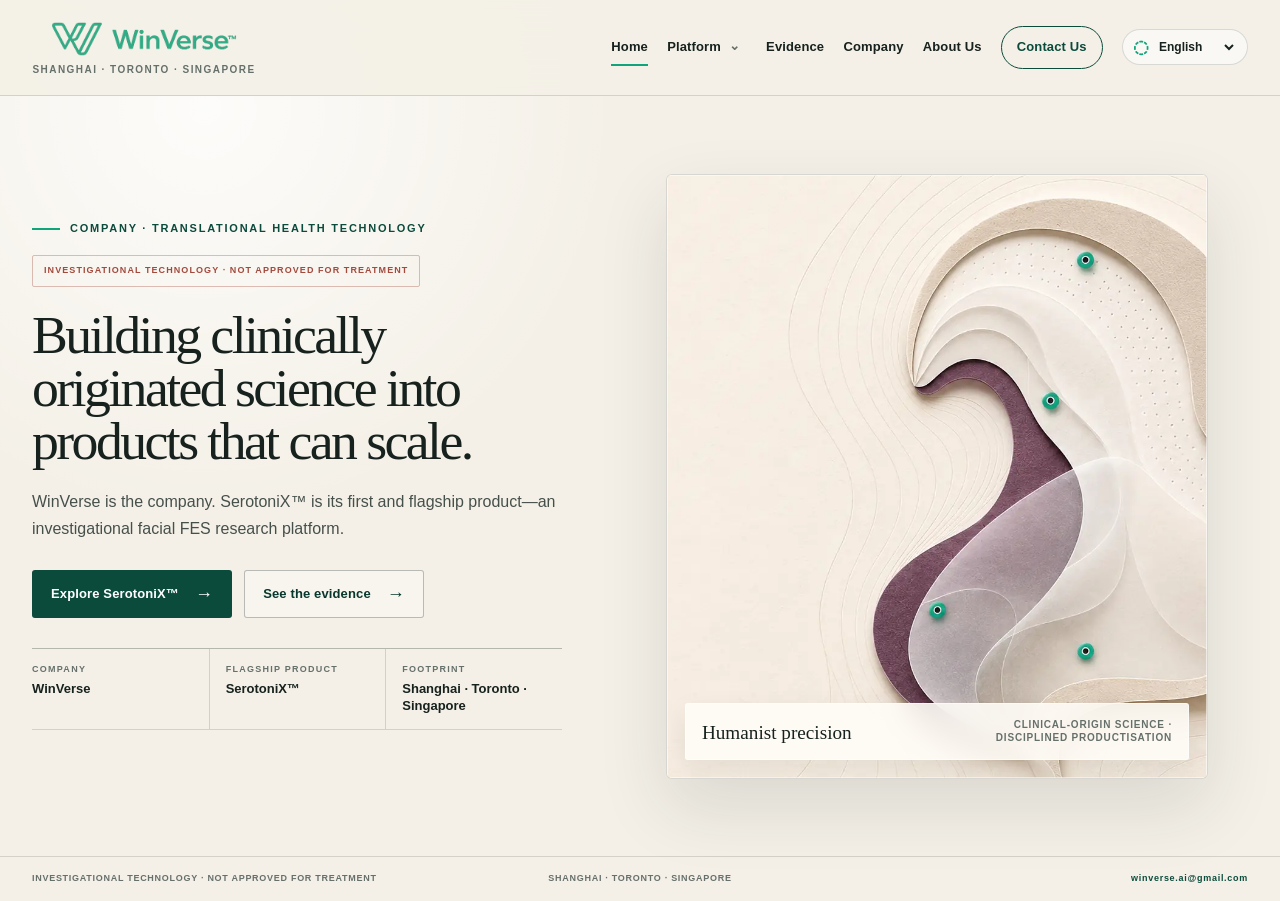
==== commit d93371fe: "Launch multilingual executive redesign" ====
--- a/index.html
+++ b/index.html
@@ -1,124 +1,52 @@
-<!doctype html>
+<!DOCTYPE html>
 <html lang="en">
   <head>
-    <meta charset="utf-8" />
-    <meta name="viewport" content="width=device-width, initial-scale=1" />
-    <meta
-      name="description"
-      content="WinVerse™ is advancing SerotoniX™, an investigational facial neuromodulation research platform, from personalised prototypes towards reproducible productisation."
-    />
-    <meta name="theme-color" content="#f5f1e8" />
-    <meta property="og:title" content="WinVerse™ — SerotoniX™" />
-    <meta property="og:description" content="Engineering the next interface for facial neuromodulation research." />
-    <meta property="og:type" content="website" />
-    <meta property="og:image" content="assets/hero-humanist.png" />
-    <title>WinVerse™ — SerotoniX™ Research Platform</title>
-    <link rel="icon" type="image/png" href="assets/winverse-mark.png" />
-    <link rel="stylesheet" href="styles.css" />
+    <meta charset="utf-8">
+    <meta name="viewport" content="width=device-width, initial-scale=1">
+    <meta name="description" content="WinVerse is a health-technology company developing SerotoniX™, its first and flagship investigational facial FES product.">
+    <meta name="theme-color" content="#f4f0e7">
+    <meta property="og:title" content="WinVerse™ — Translational Health Technology">
+    <meta property="og:description" content="Clinically originated science, engineered into products that can scale.">
+    <meta property="og:type" content="website">
+    <meta property="og:image" content="assets/hero-humanist.webp">
+    <title>WinVerse™ — Translational Health Technology</title>
+    <link rel="icon" type="image/png" href="assets/winverse-mark.png">
+    <link rel="stylesheet" href="styles.css">
+    <script defer src="translations.js"></script>
     <script defer src="script.js"></script>
   </head>
-  <body class="home-page" data-page="home">
-    <a class="skip-link" href="#main">Skip to content</a>
+  <body data-page="home">
+    <a class="skip-link" href="#main" data-i18n="common.skip">Skip to content</a>
+    <div data-site-header></div>
 
-    <header class="site-header" data-header>
-      <div class="container header-inner">
-        <a class="brand" href="index.html" aria-label="WinVerse home">
-          <img class="brand-logo" src="assets/winverse-logo-full.png" alt="WinVerse™" />
-          <span class="brand-locations">Shanghai · Toronto · Singapore</span>
-        </a>
-
-        <button
-          class="menu-toggle"
-          type="button"
-          aria-label="Open navigation"
-          aria-expanded="false"
-          aria-controls="site-nav"
-          data-menu-toggle
-        >
-          <span></span><span></span><span></span>
-        </button>
-
-        <nav class="site-nav" id="site-nav" aria-label="Main navigation" data-nav>
-          <a href="index.html" aria-current="page">Home</a>
-          <div class="nav-group" data-nav-group>
-            <div class="nav-parent-row">
-              <a class="nav-parent-link" href="platform.html">Platform</a>
-              <button class="nav-submenu-toggle" type="button" aria-expanded="false" aria-controls="platform-submenu" data-submenu-toggle>
-                <span class="sr-only">Open Platform menu</span><span class="nav-chevron" aria-hidden="true"></span>
-              </button>
-            </div>
-            <div class="nav-submenu" id="platform-submenu"><a href="serotonix.html">SerotoniX™</a></div>
+    <main id="main" class="screen-main">
+      <section class="shell page-stage home-stage" aria-labelledby="page-title">
+        <div class="page-copy">
+          <p class="eyebrow" data-i18n="home.eyebrow">Company · Translational health technology</p>
+          <span class="status-chip" data-i18n="footer.status">Investigational technology · Not approved for treatment</span>
+          <h1 class="page-title" id="page-title" data-i18n="home.title">Building clinically originated science into products that can scale.</h1>
+          <p class="page-lede" data-i18n="home.lede">WinVerse is the company. SerotoniX™ is its first and flagship product—an investigational facial FES research platform.</p>
+          <div class="actions">
+            <a class="button button-primary" href="serotonix.html" data-i18n="home.primary">Explore SerotoniX™</a>
+            <a class="button button-secondary" href="evidence.html" data-i18n="home.secondary">See the evidence</a>
           </div>
-          <a href="evidence.html">Evidence</a>
-          <a href="company.html">Company</a>
-          <a href="about.html">About Us</a>
-          <a class="nav-cta" href="contact.html">Contact Us</a>
-        </nav>
-      </div>
-    </header>
-
-    <main id="main">
-      <section class="home-hero" aria-labelledby="hero-title">
-        <div class="home-hero-media" aria-hidden="true">
-          <img src="assets/hero-humanist.png" alt="" />
-        </div>
-        <div class="home-hero-shade" aria-hidden="true"></div>
-
-        <div class="container home-hero-grid">
-          <div class="hero-copy">
-            <p class="eyebrow">Investigational technology · Not approved for treatment</p>
-            <h1 id="hero-title">Engineering the next interface for facial neuromodulation research.</h1>
-            <p class="hero-lede">
-              SerotoniX™ is a research-origin facial functional electrical stimulation platform moving
-              from personalised prototypes towards reproducible, scalable productisation.
-            </p>
-            <div class="hero-actions" aria-label="Primary actions">
-              <a class="button button-primary" href="evidence.html">
-                Explore the evidence <span aria-hidden="true">→</span>
-              </a>
-              <a class="button button-secondary" href="contact.html?topic=partnership">
-                Partner with us <span aria-hidden="true">→</span>
-              </a>
-            </div>
+          <div class="insight-rail">
+            <div class="insight"><span data-i18n="home.stat1Label">Company</span><strong data-i18n="home.stat1Value">WinVerse</strong></div>
+            <div class="insight"><span data-i18n="home.stat2Label">Flagship product</span><strong data-i18n="home.stat2Value">SerotoniX™</strong></div>
+            <div class="insight"><span data-i18n="home.stat3Label">Footprint</span><strong data-i18n="home.stat3Value">Shanghai · Toronto · Singapore</strong></div>
           </div>
         </div>
 
-        <div class="proof-ribbon" aria-label="Research status">
-          <div class="container proof-grid">
-            <a href="evidence.html#research-origin">
-              <span>Research origin</span>
-              <strong>UHN / KITE</strong>
-            </a>
-            <a href="evidence.html#published-foundation">
-              <span>Published</span>
-              <strong>Early pilot evidence</strong>
-            </a>
-            <a href="evidence.html#controlled-pathway">
-              <span>Evidence pathway</span>
-              <strong>Sham-controlled trial protocol</strong>
-            </a>
-          </div>
-        </div>
+        <figure class="visual-panel">
+          <img src="assets/hero-humanist.webp" alt="Abstract layered facial form with precise emerald connection points">
+          <figcaption class="visual-caption">
+            <strong data-i18n="home.visualTitle">Humanist precision</strong>
+            <span data-i18n="home.visualNote">Clinical-origin science · Disciplined productisation</span>
+          </figcaption>
+        </figure>
       </section>
     </main>
 
-    <footer class="site-footer">
-      <div class="container footer-top">
-        <a class="footer-brand" href="index.html">WinVerse™</a>
-        <nav aria-label="Footer navigation">
-          <a href="index.html">Home</a>
-          <a href="platform.html">Platform</a>
-          <a href="serotonix.html">SerotoniX™</a>
-          <a href="evidence.html">Evidence</a>
-          <a href="company.html">Company</a>
-          <a href="about.html">About Us</a>
-          <a href="contact.html">Contact Us</a>
-        </nav>
-      </div>
-      <div class="container footer-bottom">
-        <p>© <span data-year></span> WinVerse™. All rights reserved.</p>
-        <p>Investigational research technology. Not approved for clinical treatment. No affiliation or endorsement by UHN is implied.</p>
-      </div>
-    </footer>
+    <div data-site-footer></div>
   </body>
 </html>
--- a/styles.css
+++ b/styles.css
@@ -1,53 +1,56 @@
 :root {
-  --ivory: #f5f1e8;
-  --ivory-deep: #eae2d4;
+  --ivory: #f4f0e7;
   --paper: #fffdf8;
-  --ink: #13231f;
-  --ink-muted: #5b6762;
-  --emerald: #08a77b;
-  --emerald-dark: #075f49;
-  --emerald-deep: #083d31;
+  --paper-2: #f9f6ef;
+  --ink: #17221e;
+  --muted: #66706b;
+  --line: rgba(23, 34, 30, 0.15);
+  --line-strong: rgba(23, 34, 30, 0.28);
+  --forest: #0b4b3c;
+  --forest-dark: #07372d;
+  --emerald: #0fa47a;
   --emerald-soft: #dcefe8;
-  --plum: #70405f;
-  --line: rgba(19, 35, 31, 0.16);
-  --line-light: rgba(255, 255, 255, 0.2);
-  --serif: "Iowan Old Style", Baskerville, "Times New Roman", serif;
-  --sans: Inter, ui-sans-serif, -apple-system, BlinkMacSystemFont, "Segoe UI", sans-serif;
-  --container: min(1216px, calc(100vw - 64px));
-  --shadow: 0 24px 72px rgba(27, 45, 38, 0.12);
-  --header-height: 98px;
-}
-
-* {
+  --aubergine: #6b4a61;
+  --amber: #c98527;
+  --danger: #a34a3d;
+  --shadow: 0 28px 70px rgba(31, 43, 38, 0.12);
+  --shadow-soft: 0 14px 36px rgba(31, 43, 38, 0.08);
+  --radius: 6px;
+  --shell: min(1420px, calc(100vw - 64px));
+  --header-height: 96px;
+  --footer-height: 44px;
+  --serif: Georgia, "Times New Roman", serif;
+  --sans: Inter, Aptos, "Helvetica Neue", Arial, "Noto Sans", "Noto Sans SC", "Noto Sans JP", sans-serif;
+}
+
+*,
+*::before,
+*::after {
   box-sizing: border-box;
 }
 
 html {
-  min-width: 320px;
+  background: var(--ivory);
+  color: var(--ink);
   scroll-behavior: smooth;
-  scroll-padding-top: calc(var(--header-height) + 24px);
 }
 
 body {
   min-width: 320px;
   margin: 0;
+  background:
+    radial-gradient(circle at 16% 12%, rgba(255, 255, 255, 0.8), transparent 26rem),
+    var(--ivory);
   color: var(--ink);
-  background: var(--ivory);
   font-family: var(--sans);
   font-size: 16px;
-  line-height: 1.6;
+  line-height: 1.55;
   -webkit-font-smoothing: antialiased;
   text-rendering: optimizeLegibility;
 }
 
-body::before {
-  position: fixed;
-  inset: 0;
-  z-index: 200;
-  pointer-events: none;
-  content: "";
-  opacity: 0.14;
-  background-image: url("data:image/svg+xml,%3Csvg viewBox='0 0 180 180' xmlns='http://www.w3.org/2000/svg'%3E%3Cfilter id='n'%3E%3CfeTurbulence type='fractalNoise' baseFrequency='.72' numOctaves='3' stitchTiles='stitch'/%3E%3C/filter%3E%3Crect width='100%25' height='100%25' filter='url(%23n)' opacity='.08'/%3E%3C/svg%3E");
+body.nav-open {
+  overflow: hidden;
 }
 
 img {
@@ -61,15 +64,29 @@
 }
 
 button,
-a {
-  -webkit-tap-highlight-color: transparent;
+input,
+select,
+textarea {
+  font: inherit;
 }
 
 button,
-input,
-textarea,
 select {
-  font: inherit;
+  cursor: pointer;
+}
+
+button:focus-visible,
+a:focus-visible,
+select:focus-visible,
+input:focus-visible,
+textarea:focus-visible {
+  outline: 3px solid rgba(15, 164, 122, 0.34);
+  outline-offset: 3px;
+}
+
+.shell {
+  width: var(--shell);
+  margin-inline: auto;
 }
 
 .sr-only {
@@ -84,170 +101,173 @@
   border: 0;
 }
 
-.container {
-  width: var(--container);
-  margin-inline: auto;
-}
-
 .skip-link {
   position: fixed;
+  z-index: 1000;
   top: 12px;
   left: 12px;
-  z-index: 300;
   padding: 10px 14px;
+  transform: translateY(-150%);
+  background: var(--forest-dark);
   color: white;
-  background: var(--emerald-dark);
-  transform: translateY(-160%);
-  transition: transform 160ms ease;
+  border-radius: var(--radius);
 }
 
 .skip-link:focus {
   transform: translateY(0);
 }
 
+/* Header */
+
 .site-header {
   position: sticky;
+  z-index: 50;
   top: 0;
-  z-index: 100;
+  height: var(--header-height);
   border-bottom: 1px solid var(--line);
-  background: rgba(245, 241, 232, 0.94);
-  backdrop-filter: blur(16px);
+  background: rgba(244, 240, 231, 0.93);
+  backdrop-filter: blur(18px);
   transition: box-shadow 180ms ease, background 180ms ease;
 }
 
 .site-header.is-scrolled {
-  background: rgba(245, 241, 232, 0.98);
-  box-shadow: 0 10px 34px rgba(19, 35, 31, 0.08);
-}
-
-.header-inner {
-  min-height: var(--header-height);
-  display: flex;
+  background: rgba(255, 253, 248, 0.96);
+  box-shadow: 0 10px 30px rgba(23, 34, 30, 0.07);
+}
+
+.header-grid {
+  display: grid;
+  grid-template-columns: 224px minmax(0, 1fr);
   align-items: center;
-  justify-content: space-between;
-  gap: 36px;
+  height: 100%;
+  gap: clamp(28px, 4vw, 72px);
 }
 
 .brand {
-  min-width: 252px;
-  display: inline-flex;
-  flex-direction: column;
-  align-items: center;
-  gap: 5px;
+  display: grid;
+  justify-items: center;
+  align-content: center;
+  width: 224px;
+  min-width: 0;
 }
 
 .brand-logo {
-  width: 252px;
+  width: 192px;
   height: auto;
   object-fit: contain;
 }
 
 .brand-locations {
+  display: block;
   width: 100%;
-  margin-left: 0;
-  color: var(--ink-muted);
-  font-size: 11px;
-  font-weight: 520;
-  letter-spacing: 0.07em;
+  margin-top: 5px;
+  color: var(--muted);
+  font-size: 10px;
+  font-weight: 600;
+  letter-spacing: 0.145em;
+  line-height: 1.2;
   text-align: center;
+  text-transform: uppercase;
 }
 
 .site-nav {
   display: flex;
   align-items: center;
-  gap: 24px;
-  font-size: 14px;
-  font-weight: 610;
+  justify-content: flex-end;
+  gap: clamp(13px, 1.5vw, 25px);
+  min-width: 0;
+  font-size: 13px;
+  font-weight: 650;
+  letter-spacing: 0.01em;
 }
 
 .site-nav > a,
-.nav-parent-link {
+.nav-group-row > a {
   position: relative;
-  padding-block: 10px;
+  padding: 12px 0;
   white-space: nowrap;
 }
 
-.site-nav > a:not(.nav-cta)::after,
-.nav-parent-link::after {
+.site-nav > a::after,
+.nav-group-row > a::after {
   position: absolute;
   right: 0;
   bottom: 4px;
   left: 0;
-  height: 1px;
+  height: 2px;
   content: "";
   background: var(--emerald);
   transform: scaleX(0);
-  transform-origin: right;
+  transform-origin: left;
   transition: transform 180ms ease;
 }
 
-.site-nav > a:not(.nav-cta):hover::after,
-.site-nav > a:not(.nav-cta):focus-visible::after,
+.site-nav > a:hover::after,
 .site-nav > a[aria-current="page"]::after,
-.nav-parent-link:hover::after,
-.nav-parent-link:focus-visible::after,
-.nav-parent-link[aria-current="page"]::after,
-.nav-parent-link.is-section-current::after {
+.nav-group-row > a:hover::after,
+.nav-group-row > a[aria-current="page"]::after,
+.nav-group.is-current .nav-group-row > a::after {
   transform: scaleX(1);
-  transform-origin: left;
-}
-
-.site-nav a[aria-current="page"],
-.nav-parent-link.is-section-current {
-  color: var(--emerald-dark);
 }
 
 .nav-group {
   position: relative;
 }
 
-.nav-parent-row {
+.nav-group-row {
   display: flex;
   align-items: center;
-}
-
-.nav-submenu-toggle {
+  gap: 2px;
+}
+
+.submenu-toggle {
+  display: grid;
   width: 24px;
-  height: 42px;
-  display: grid;
+  height: 34px;
+  padding: 0;
   place-items: center;
-  padding: 0;
-  margin-left: 2px;
   border: 0;
-  color: var(--ink-muted);
   background: transparent;
-  cursor: pointer;
-}
-
-.nav-chevron {
-  width: 7px;
-  height: 7px;
-  display: block;
-  border-right: 1.5px solid currentColor;
-  border-bottom: 1.5px solid currentColor;
-  transform: translateY(-2px) rotate(45deg);
+  color: var(--muted);
+}
+
+.submenu-toggle > span:last-child {
+  transform: translateY(-1px);
   transition: transform 160ms ease;
 }
 
-.nav-group.is-expanded .nav-chevron,
-.nav-group:focus-within .nav-chevron,
-.nav-group:hover .nav-chevron {
-  transform: translateY(2px) rotate(225deg);
+.nav-group:hover .submenu-toggle > span:last-child,
+.nav-group.is-expanded .submenu-toggle > span:last-child {
+  transform: rotate(180deg);
 }
 
 .nav-submenu {
-  min-width: 192px;
   position: absolute;
-  top: calc(100% - 1px);
-  left: -20px;
-  padding: 9px;
+  top: calc(100% + 8px);
+  left: 50%;
+  min-width: 176px;
+  padding: 8px;
   border: 1px solid var(--line);
-  background: rgba(255, 253, 248, 0.99);
-  box-shadow: 0 18px 44px rgba(19, 35, 31, 0.14);
+  border-radius: var(--radius);
+  background: var(--paper);
+  box-shadow: var(--shadow-soft);
   opacity: 0;
   pointer-events: none;
-  transform: translateY(-8px);
+  transform: translate(-50%, -5px);
   transition: opacity 160ms ease, transform 160ms ease;
+}
+
+.nav-submenu a {
+  display: block;
+  padding: 10px 12px;
+  border-radius: 3px;
+  white-space: nowrap;
+}
+
+.nav-submenu a:hover,
+.nav-submenu a[aria-current="page"] {
+  background: var(--emerald-soft);
+  color: var(--forest-dark);
 }
 
 .nav-group:hover .nav-submenu,
@@ -255,1756 +275,1104 @@
 .nav-group.is-expanded .nav-submenu {
   opacity: 1;
   pointer-events: auto;
-  transform: translateY(0);
-}
-
-.nav-submenu a {
+  transform: translate(-50%, 0);
+}
+
+.nav-contact {
+  padding: 10px 15px !important;
+  border: 1px solid var(--forest) !important;
+  border-radius: 999px;
+  color: var(--forest);
+}
+
+.nav-contact::after {
+  display: none;
+}
+
+.nav-contact:hover,
+.nav-contact[aria-current="page"] {
+  background: var(--forest);
+  color: white;
+}
+
+.language-control {
+  display: flex;
+  align-items: center;
+  gap: 6px;
+  min-width: 112px;
+  padding: 8px 10px;
+  border: 1px solid var(--line);
+  border-radius: 999px;
+  background: rgba(255, 255, 255, 0.54);
+  color: var(--muted);
+}
+
+.language-control > span[aria-hidden] {
+  color: var(--emerald);
+  font-size: 18px;
+  line-height: 1;
+}
+
+.language-control select {
+  width: 82px;
+  border: 0;
+  outline: 0;
+  background: transparent;
+  color: var(--ink);
+  font-size: 12px;
+  font-weight: 700;
+}
+
+.menu-toggle {
+  display: none;
+}
+
+/* One-screen editorial framework */
+
+.screen-main {
+  min-height: calc(100svh - var(--header-height) - var(--footer-height));
+}
+
+.page-stage {
+  display: grid;
+  grid-template-columns: minmax(0, 0.92fr) minmax(470px, 1.08fr);
+  align-items: center;
+  gap: clamp(40px, 5vw, 88px);
+  min-height: calc(100svh - var(--header-height) - var(--footer-height));
+  padding-block: clamp(30px, 5.2vh, 64px);
+}
+
+.page-copy {
+  display: grid;
+  align-content: center;
+  min-width: 0;
+}
+
+.eyebrow {
+  display: flex;
+  align-items: center;
+  gap: 10px;
+  margin: 0 0 20px;
+  color: var(--forest);
+  font-size: 11px;
+  font-weight: 800;
+  letter-spacing: 0.16em;
+  line-height: 1.2;
+  text-transform: uppercase;
+}
+
+.eyebrow::before {
+  width: 28px;
+  height: 2px;
+  content: "";
+  background: var(--emerald);
+}
+
+h1,
+h2,
+h3,
+p {
+  margin-top: 0;
+}
+
+.page-title {
+  max-width: 860px;
+  margin-bottom: 22px;
+  font-family: var(--serif);
+  font-size: clamp(2.75rem, 4.2vw, 5rem);
+  font-weight: 400;
+  letter-spacing: -0.048em;
+  line-height: 0.98;
+  text-wrap: balance;
+}
+
+.page-lede {
+  max-width: 700px;
+  margin-bottom: 28px;
+  color: #46504b;
+  font-size: clamp(1rem, 1.25vw, 1.18rem);
+  line-height: 1.64;
+}
+
+.actions {
+  display: flex;
+  flex-wrap: wrap;
+  gap: 12px;
+  margin-bottom: 30px;
+}
+
+.button {
+  display: inline-flex;
+  min-height: 48px;
+  padding: 12px 18px;
+  align-items: center;
+  justify-content: center;
+  gap: 16px;
+  border: 1px solid transparent;
+  border-radius: 3px;
+  font-size: 13px;
+  font-weight: 750;
+  letter-spacing: 0.01em;
+  transition: transform 160ms ease, background 160ms ease, border-color 160ms ease, color 160ms ease;
+}
+
+.button::after {
+  content: "→";
+  font-size: 18px;
+  font-weight: 400;
+  line-height: 1;
+}
+
+.button:hover {
+  transform: translateY(-2px);
+}
+
+.button-primary {
+  background: var(--forest);
+  color: white;
+}
+
+.button-primary:hover {
+  background: var(--forest-dark);
+}
+
+.button-secondary {
+  border-color: var(--line-strong);
+  background: rgba(255, 255, 255, 0.36);
+  color: var(--forest-dark);
+}
+
+.button-secondary:hover {
+  border-color: var(--forest);
+  background: var(--paper);
+}
+
+.button-tertiary {
+  min-height: auto;
+  padding: 7px 0;
+  border-bottom: 1px solid var(--forest);
+  color: var(--forest);
+}
+
+.button-tertiary::after {
+  font-size: 16px;
+}
+
+.insight-rail {
+  display: grid;
+  grid-template-columns: repeat(3, minmax(0, 1fr));
+  border-top: 1px solid var(--line-strong);
+  border-bottom: 1px solid var(--line);
+}
+
+.insight {
+  min-width: 0;
+  padding: 15px 16px 14px 0;
+}
+
+.insight + .insight {
+  padding-left: 16px;
+  border-left: 1px solid var(--line);
+}
+
+.insight span {
   display: block;
-  padding: 10px 12px;
+  margin-bottom: 5px;
+  color: var(--muted);
+  font-size: 9px;
+  font-weight: 800;
+  letter-spacing: 0.14em;
+  line-height: 1.2;
+  text-transform: uppercase;
+}
+
+.insight strong {
+  display: block;
   color: var(--ink);
-  white-space: nowrap;
-  transition: color 160ms ease, background 160ms ease;
-}
-
-.nav-submenu a:hover,
-.nav-submenu a:focus-visible,
-.nav-submenu a[aria-current="page"] {
-  color: var(--emerald-dark);
-  background: var(--emerald-soft);
-}
-
-.nav-cta {
-  padding: 9px 18px !important;
-  border: 1px solid var(--emerald-dark);
-  color: var(--emerald-dark);
-  transition: color 160ms ease, background 160ms ease, transform 160ms ease;
-}
-
-.nav-cta:hover,
-.nav-cta:focus-visible {
-  color: white;
-  background: var(--emerald-dark);
-  transform: translateY(-1px);
-}
-
-.menu-toggle {
-  width: 46px;
-  height: 46px;
-  display: none;
-  padding: 11px;
+  font-size: 13px;
+  font-weight: 700;
+  line-height: 1.35;
+}
+
+.visual-panel {
+  position: relative;
+  min-width: 0;
+  overflow: hidden;
   border: 1px solid var(--line);
-  color: var(--ink);
-  background: transparent;
-  cursor: pointer;
-}
-
-.menu-toggle span {
+  border-radius: var(--radius);
+  background: var(--paper-2);
+  box-shadow: var(--shadow);
+  isolation: isolate;
+}
+
+.visual-panel::after {
+  position: absolute;
+  z-index: 1;
+  inset: 0;
+  content: "";
+  border: 1px solid rgba(255, 255, 255, 0.58);
+  pointer-events: none;
+}
+
+.visual-panel > img {
   width: 100%;
-  height: 1px;
+  height: min(67vh, 650px);
+  min-height: 470px;
+  object-fit: cover;
+}
+
+.visual-caption {
+  position: absolute;
+  z-index: 3;
+  right: 18px;
+  bottom: 18px;
+  left: 18px;
+  display: flex;
+  padding: 14px 16px;
+  align-items: flex-end;
+  justify-content: space-between;
+  gap: 18px;
+  border: 1px solid rgba(255, 255, 255, 0.65);
+  border-radius: 3px;
+  background: rgba(255, 253, 248, 0.88);
+  box-shadow: 0 10px 28px rgba(23, 34, 30, 0.08);
+  backdrop-filter: blur(12px);
+}
+
+.visual-caption strong {
+  max-width: 55%;
+  font-family: var(--serif);
+  font-size: clamp(1rem, 1.5vw, 1.35rem);
+  font-weight: 400;
+  line-height: 1.15;
+}
+
+.visual-caption span {
+  max-width: 44%;
+  color: var(--muted);
+  font-size: 10px;
+  font-weight: 750;
+  letter-spacing: 0.08em;
+  line-height: 1.35;
+  text-align: right;
+  text-transform: uppercase;
+}
+
+.floating-card {
+  position: absolute;
+  z-index: 4;
+  top: 18px;
+  left: 18px;
+  width: min(260px, calc(100% - 36px));
+  padding: 15px 16px;
+  border: 1px solid rgba(11, 75, 60, 0.22);
+  border-radius: 3px;
+  background: rgba(255, 253, 248, 0.9);
+  box-shadow: var(--shadow-soft);
+  backdrop-filter: blur(12px);
+}
+
+.floating-card > span {
   display: block;
-  margin: 5px 0;
-  background: currentColor;
-  transition: transform 160ms ease, opacity 160ms ease;
-}
-
-.menu-toggle[aria-expanded="true"] span:first-child {
-  transform: translateY(6px) rotate(45deg);
-}
-
-.menu-toggle[aria-expanded="true"] span:nth-child(2) {
-  opacity: 0;
-}
-
-.menu-toggle[aria-expanded="true"] span:last-child {
-  transform: translateY(-6px) rotate(-45deg);
-}
-
-/* Home */
-
-.home-hero {
-  min-height: calc(100svh - var(--header-height));
+  margin-bottom: 5px;
+  color: var(--emerald);
+  font-size: 9px;
+  font-weight: 850;
+  letter-spacing: 0.14em;
+  text-transform: uppercase;
+}
+
+.floating-card strong {
+  display: block;
+  margin-bottom: 6px;
+  font-family: var(--serif);
+  font-size: 1.4rem;
+  font-weight: 400;
+  line-height: 1.05;
+}
+
+.floating-card p {
+  margin: 0;
+  color: var(--muted);
+  font-size: 11px;
+  line-height: 1.45;
+}
+
+/* Page-specific layers */
+
+.home-stage .visual-panel > img {
+  object-position: 54% center;
+}
+
+.status-chip {
+  display: inline-flex;
+  width: fit-content;
+  margin-bottom: 22px;
+  padding: 8px 11px;
+  border: 1px solid rgba(163, 74, 61, 0.35);
+  border-radius: 2px;
+  color: var(--danger);
+  font-size: 9px;
+  font-weight: 850;
+  letter-spacing: 0.12em;
+  text-transform: uppercase;
+}
+
+.serotonix-stage .visual-panel > img {
+  object-position: center;
+}
+
+.status-block {
+  width: fit-content;
+  max-width: 100%;
+  margin-bottom: 24px;
+  padding: 13px 15px;
+  border-left: 3px solid var(--emerald);
+  background: rgba(255, 255, 255, 0.45);
+}
+
+.status-block strong {
+  display: block;
+  font-size: 13px;
+}
+
+.status-block span {
+  display: block;
+  margin-top: 2px;
+  color: var(--muted);
+  font-size: 11px;
+}
+
+.evidence-board {
+  position: absolute;
+  z-index: 4;
+  top: 18px;
+  left: 18px;
+  width: min(275px, calc(100% - 36px));
+  padding: 16px;
+  border: 1px solid rgba(11, 75, 60, 0.25);
+  border-radius: 3px;
+  background: rgba(255, 253, 248, 0.92);
+  box-shadow: var(--shadow-soft);
+  backdrop-filter: blur(14px);
+}
+
+.evidence-board > span {
+  display: block;
+  color: var(--muted);
+  font-size: 9px;
+  font-weight: 800;
+  letter-spacing: 0.13em;
+  text-transform: uppercase;
+}
+
+.evidence-board > strong {
+  display: block;
+  margin: 4px 0 13px;
+  color: var(--forest);
+  font-family: var(--serif);
+  font-size: 1.5rem;
+  font-weight: 400;
+}
+
+.evidence-metrics {
+  display: grid;
+  gap: 7px;
+}
+
+.evidence-metric {
+  display: flex;
+  padding-top: 7px;
+  align-items: baseline;
+  justify-content: space-between;
+  gap: 10px;
+  border-top: 1px solid var(--line);
+  font-size: 10px;
+}
+
+.evidence-metric span {
+  color: var(--muted);
+}
+
+.evidence-metric strong {
+  color: var(--forest);
+  text-align: right;
+}
+
+.evidence-metric:last-child strong {
+  color: var(--amber);
+}
+
+.company-cities {
+  position: absolute;
+  z-index: 4;
+  top: 18px;
+  right: 18px;
+  display: grid;
+  max-width: 265px;
+  gap: 8px;
+}
+
+.company-cities span {
+  padding: 8px 11px;
+  border: 1px solid rgba(11, 75, 60, 0.18);
+  border-radius: 999px;
+  background: rgba(255, 253, 248, 0.89);
+  color: var(--forest-dark);
+  box-shadow: 0 8px 20px rgba(23, 34, 30, 0.07);
+  font-size: 10px;
+  font-weight: 700;
+  text-align: right;
+  backdrop-filter: blur(10px);
+}
+
+/* Team */
+
+.team-main {
+  min-height: calc(100svh - var(--header-height) - var(--footer-height));
+}
+
+.team-stage {
+  display: grid;
+  min-height: calc(100svh - var(--header-height) - var(--footer-height));
+  padding-block: clamp(28px, 4.5vh, 52px);
+  grid-template-rows: auto minmax(0, 1fr) auto;
+  gap: 22px;
+}
+
+.team-heading {
+  display: grid;
+  grid-template-columns: minmax(0, 0.78fr) minmax(360px, 1.22fr);
+  align-items: end;
+  gap: clamp(30px, 5vw, 80px);
+}
+
+.team-heading .page-title {
+  margin-bottom: 0;
+  font-size: clamp(2.5rem, 3.55vw, 4.25rem);
+}
+
+.team-heading .page-lede {
+  max-width: 650px;
+  margin-bottom: 6px;
+  justify-self: end;
+}
+
+.team-grid {
+  display: grid;
+  grid-template-columns: repeat(3, minmax(0, 1fr));
+  align-items: stretch;
+  gap: 18px;
+  min-height: 0;
+}
+
+.team-card {
+  display: grid;
+  min-width: 0;
+  overflow: hidden;
+  border: 1px solid var(--line);
+  border-radius: var(--radius);
+  background: rgba(255, 253, 248, 0.72);
+  box-shadow: var(--shadow-soft);
+  grid-template-columns: 40% 60%;
+}
+
+.portrait {
   position: relative;
-  display: flex;
-  flex-direction: column;
+  min-height: 280px;
   overflow: hidden;
-  isolation: isolate;
-}
-
-.home-hero-media,
-.home-hero-shade {
-  position: absolute;
-  inset: 0;
-}
-
-.home-hero-media {
-  z-index: -3;
-}
-
-.home-hero-media img {
+  background: #e9e5da;
+}
+
+.portrait img {
   width: 100%;
   height: 100%;
   object-fit: cover;
   object-position: center;
 }
 
-.home-hero-shade {
-  z-index: -2;
+.portrait-zen img {
+  object-position: 50% 26%;
+}
+
+.portrait-milos img {
+  object-position: center 18%;
+}
+
+.portrait-placeholder {
+  display: grid;
+  width: 100%;
+  height: 100%;
+  min-height: 280px;
+  place-items: center;
   background:
-    linear-gradient(90deg, rgba(245, 241, 232, 0.99) 0%, rgba(245, 241, 232, 0.96) 42%, rgba(245, 241, 232, 0.52) 57%, rgba(245, 241, 232, 0.03) 78%),
-    linear-gradient(0deg, rgba(245, 241, 232, 0.28), transparent 38%);
-}
-
-.home-hero-grid {
-  min-height: 640px;
-  flex: 1;
-  display: grid;
-  grid-template-columns: minmax(0, 1fr) minmax(380px, 0.78fr);
+    radial-gradient(circle at 50% 35%, rgba(15, 164, 122, 0.18), transparent 22%),
+    repeating-radial-gradient(circle at 48% 40%, transparent 0 18px, rgba(11, 75, 60, 0.06) 19px 20px),
+    var(--paper-2);
+  color: var(--forest);
+  font-family: var(--serif);
+  font-size: clamp(2.7rem, 5vw, 5.3rem);
+  letter-spacing: -0.08em;
+}
+
+.team-card-body {
+  display: flex;
+  min-width: 0;
+  padding: clamp(18px, 2.2vw, 28px);
+  flex-direction: column;
+}
+
+.team-role {
+  margin-bottom: 6px;
+  color: var(--emerald);
+  font-size: 9px;
+  font-weight: 850;
+  letter-spacing: 0.13em;
+  text-transform: uppercase;
+}
+
+.team-card h2 {
+  margin-bottom: 12px;
+  font-family: var(--serif);
+  font-size: clamp(1.65rem, 2.2vw, 2.45rem);
+  font-weight: 400;
+  letter-spacing: -0.035em;
+  line-height: 1;
+}
+
+.team-card p {
+  margin-bottom: 16px;
+  color: var(--muted);
+  font-size: 11px;
+  line-height: 1.55;
+}
+
+.team-card .profile-link {
+  display: inline-flex;
+  margin-top: auto;
   align-items: center;
-  padding-block: 70px 76px;
-}
-
-.hero-copy {
-  max-width: 690px;
-}
-
-.eyebrow,
-.page-index,
-.section-label,
-.card-kicker {
+  gap: 8px;
+  color: var(--forest);
+  font-size: 10px;
+  font-weight: 800;
+  letter-spacing: 0.07em;
+  text-transform: uppercase;
+}
+
+.team-card .profile-link::after {
+  content: "↗";
+}
+
+.team-note {
   margin: 0;
-  color: var(--emerald-dark);
-  font-size: 11px;
-  font-weight: 760;
-  letter-spacing: 0.145em;
-  line-height: 1.45;
+  color: var(--muted);
+  font-size: 10px;
+  text-align: right;
+}
+
+/* Contact */
+
+.contact-stage {
+  grid-template-columns: minmax(0, 0.78fr) minmax(520px, 1.22fr);
+}
+
+.direct-contact {
+  display: grid;
+  width: fit-content;
+  margin-top: 4px;
+  padding: 15px 0;
+  border-top: 1px solid var(--line-strong);
+  border-bottom: 1px solid var(--line);
+  grid-template-columns: 74px 1fr;
+  column-gap: 20px;
+}
+
+.direct-contact span {
+  color: var(--muted);
+  font-size: 9px;
+  font-weight: 850;
+  letter-spacing: 0.13em;
   text-transform: uppercase;
 }
 
-.eyebrow {
-  width: fit-content;
-  padding: 8px 12px;
-  border: 1px solid var(--emerald);
-  background: rgba(245, 241, 232, 0.68);
-}
-
-h1,
-h2 {
+.direct-contact a {
+  color: var(--forest);
+  font-size: 14px;
+  font-weight: 750;
+}
+
+.direct-contact small {
+  margin-top: 5px;
+  color: var(--muted);
+  font-size: 10px;
+  grid-column: 2;
+}
+
+.contact-panel {
+  position: relative;
+  overflow: hidden;
+  padding: clamp(22px, 3vw, 36px);
+  border: 1px solid var(--line);
+  border-radius: var(--radius);
+  background: rgba(255, 253, 248, 0.88);
+  box-shadow: var(--shadow);
+}
+
+.contact-panel::before {
+  position: absolute;
+  z-index: -1;
+  inset: 0;
+  content: "";
+  background:
+    linear-gradient(90deg, rgba(255, 253, 248, 0.96) 0%, rgba(255, 253, 248, 0.87) 56%, rgba(255, 253, 248, 0.48) 100%),
+    url("assets/company-network.webp") 83% center / auto 105% no-repeat;
+  opacity: 0.36;
+}
+
+.contact-panel-heading {
+  display: flex;
+  margin-bottom: 22px;
+  align-items: end;
+  justify-content: space-between;
+  gap: 22px;
+}
+
+.contact-panel-heading h2 {
+  max-width: 410px;
   margin: 0;
   font-family: var(--serif);
-  font-weight: 500;
+  font-size: clamp(1.8rem, 2.65vw, 3rem);
+  font-weight: 400;
   letter-spacing: -0.04em;
-  line-height: 1.02;
-}
-
-.hero-copy h1 {
-  max-width: 680px;
-  margin-top: 28px;
-  font-size: clamp(50px, 5.2vw, 76px);
-}
-
-.hero-lede {
-  max-width: 590px;
-  margin: 28px 0 0;
-  font-size: clamp(18px, 1.65vw, 22px);
-  line-height: 1.55;
-}
-
-.hero-actions {
-  display: flex;
-  flex-wrap: wrap;
-  gap: 14px;
-  margin-top: 34px;
-}
-
-.button {
-  min-height: 56px;
-  display: inline-flex;
-  align-items: center;
-  justify-content: space-between;
-  gap: 32px;
-  padding: 14px 22px;
-  border: 1px solid transparent;
-  font-size: 15px;
-  font-weight: 680;
-  line-height: 1.2;
-  transition: transform 160ms ease, background 160ms ease, border-color 160ms ease, color 160ms ease;
-}
-
-.button:hover,
-.button:focus-visible {
-  transform: translateY(-2px);
-}
-
-.button-primary {
-  color: white;
-  border-color: var(--emerald);
-  background: var(--emerald);
-  box-shadow: 0 12px 30px rgba(8, 167, 123, 0.2);
-}
-
-.button-primary:hover,
-.button-primary:focus-visible {
-  border-color: var(--emerald-dark);
-  background: var(--emerald-dark);
-}
-
-.button-secondary {
-  color: var(--emerald-dark);
-  border-color: var(--emerald-dark);
-  background: rgba(245, 241, 232, 0.72);
-}
-
-.button-secondary:hover,
-.button-secondary:focus-visible {
-  color: white;
-  background: var(--emerald-dark);
-}
-
-.proof-ribbon {
-  border-top: 1px solid var(--line);
-  background: rgba(245, 241, 232, 0.9);
-  backdrop-filter: blur(10px);
-}
-
-.proof-grid {
-  min-height: 92px;
-  display: grid;
-  grid-template-columns: repeat(3, 1fr);
-}
-
-.proof-grid a {
-  display: flex;
-  flex-direction: column;
-  justify-content: center;
-  padding: 17px 31px;
-  border-left: 1px solid var(--line);
-  transition: background 160ms ease;
-}
-
-.proof-grid a:last-child {
-  border-right: 1px solid var(--line);
-}
-
-.proof-grid a:hover,
-.proof-grid a:focus-visible {
-  background: rgba(8, 167, 123, 0.08);
-}
-
-.proof-grid span {
-  color: var(--emerald-dark);
+  line-height: 1.05;
+}
+
+.contact-panel-heading span {
+  color: var(--muted);
+  font-size: 9px;
+  font-weight: 800;
+  letter-spacing: 0.11em;
+  text-align: right;
+  text-transform: uppercase;
+}
+
+.contact-form {
+  display: grid;
+  grid-template-columns: repeat(2, minmax(0, 1fr));
+  gap: 15px 16px;
+}
+
+.field {
+  display: grid;
+  gap: 6px;
+}
+
+.field-wide {
+  grid-column: 1 / -1;
+}
+
+.field label {
   font-size: 10px;
-  font-weight: 760;
-  letter-spacing: 0.14em;
+  font-weight: 800;
+  letter-spacing: 0.06em;
   text-transform: uppercase;
 }
 
-.proof-grid strong {
-  margin-top: 3px;
-  font-size: 15px;
-  font-weight: 620;
-}
-
-/* Shared internal pages */
-
-.page-main {
-  min-height: 70vh;
-}
-
-.page-hero {
-  padding-block: 94px 86px;
-  border-bottom: 1px solid var(--line);
-  background:
-    radial-gradient(circle at 88% 12%, rgba(8, 167, 123, 0.11), transparent 30%),
-    var(--ivory);
-}
-
-.page-hero-grid {
-  display: grid;
-  grid-template-columns: minmax(0, 1.32fr) minmax(300px, 0.5fr);
-  align-items: end;
-  gap: clamp(56px, 9vw, 132px);
-}
-
-.page-hero h1 {
-  max-width: 900px;
-  margin-top: 20px;
-  font-size: clamp(52px, 6.1vw, 86px);
-}
-
-.page-lede {
-  max-width: 790px;
-  margin: 30px 0 0;
-  color: var(--ink-muted);
-  font-size: clamp(19px, 2vw, 24px);
-  line-height: 1.55;
-}
-
-.status-panel {
-  min-height: 210px;
-  display: flex;
-  flex-direction: column;
-  justify-content: flex-end;
-  padding: 28px;
-  border: 1px solid var(--line);
-  background: rgba(255, 253, 248, 0.58);
-}
-
-.status-panel p {
-  margin: 0 0 auto;
-  color: var(--emerald-dark);
-  font-size: 10px;
-  font-weight: 760;
-  letter-spacing: 0.14em;
-  text-transform: uppercase;
-}
-
-.status-panel strong {
-  font-family: var(--serif);
-  font-size: 24px;
-  font-weight: 500;
-  line-height: 1.2;
-}
-
-.status-panel span {
-  margin-top: 10px;
-  color: var(--ink-muted);
-  font-size: 12px;
-  line-height: 1.5;
-}
-
-.page-hero-company {
-  color: white;
-  border-color: rgba(255, 255, 255, 0.12);
-  background:
-    radial-gradient(circle at 85% 12%, rgba(18, 188, 137, 0.22), transparent 32%),
-    var(--emerald-dark);
-}
-
-.page-hero-company .page-index {
-  color: #8ce2c9;
-}
-
-.page-hero-company .page-lede {
-  color: rgba(255, 255, 255, 0.72);
-}
-
-.status-panel-light {
-  border-color: rgba(255, 255, 255, 0.2);
-  background: rgba(255, 255, 255, 0.07);
-}
-
-.status-panel-light p {
-  color: #8ce2c9;
-}
-
-.status-panel-light span {
-  color: rgba(255, 255, 255, 0.66);
-}
-
-.content-section {
-  padding-block: 112px;
-}
-
-.content-section-paper {
-  border-block: 1px solid var(--line);
-  background: var(--paper);
-}
-
-.editorial-split,
-.programme-grid,
-.output-grid {
-  display: grid;
-  grid-template-columns: minmax(0, 0.88fr) minmax(0, 1.12fr);
-  gap: clamp(58px, 9vw, 140px);
-}
-
-.editorial-split h2,
-.programme-grid h2,
-.output-grid h2,
-.section-heading h2,
-.platform-copy h2 {
-  margin-top: 18px;
-  font-size: clamp(40px, 4.35vw, 64px);
-}
-
-.editorial-copy {
-  padding-top: 30px;
-}
-
-.lead-copy {
-  margin: 0;
-  font-size: clamp(20px, 2.15vw, 28px);
-  line-height: 1.55;
-}
-
-.boundary-note {
-  margin-top: 34px;
-  padding: 26px 28px;
-  border-left: 3px solid var(--emerald);
-  background: var(--emerald-soft);
-}
-
-.boundary-note span {
-  color: var(--emerald-dark);
-  font-size: 10px;
-  font-weight: 760;
-  letter-spacing: 0.14em;
-  text-transform: uppercase;
-}
-
-.boundary-note p {
-  margin: 10px 0 0;
-  color: var(--ink-muted);
-  font-size: 14px;
-}
-
-.section-heading {
-  max-width: 800px;
-}
-
-.section-heading > p:last-child:not(.section-label) {
-  max-width: 650px;
-  margin: 24px 0 0;
-  color: var(--ink-muted);
-  font-size: 18px;
-}
-
-.definition-grid,
-.evidence-grid {
-  display: grid;
-  grid-template-columns: repeat(3, 1fr);
-  gap: 1px;
-  margin-top: 62px;
-  border: 1px solid var(--line);
-  background: var(--line);
-}
-
-.feature-card,
-.evidence-card {
-  min-height: 360px;
-  display: flex;
-  flex-direction: column;
-  padding: 36px;
-  background: var(--paper);
-}
-
-.feature-card-accent,
-.evidence-card-accent {
-  background: var(--emerald-soft);
-}
-
-.feature-number {
-  color: var(--emerald);
-  font-family: var(--serif);
-  font-size: 25px;
-}
-
-.feature-card h3,
-.evidence-card h3 {
-  margin: 64px 0 0;
-  font-family: var(--serif);
-  font-size: 30px;
-  font-weight: 500;
-  line-height: 1.2;
-}
-
-.feature-card p,
-.evidence-card > p:not(.card-kicker) {
-  margin: 20px 0 0;
-  color: var(--ink-muted);
-}
-
-.evidence-card {
-  min-height: 430px;
-}
-
-.evidence-card h3 {
-  margin-top: 22px;
-}
-
-.evidence-card > a,
-.card-links {
-  margin-top: auto;
-  padding-top: 30px;
-}
-
-.evidence-card a,
-.text-link {
-  width: fit-content;
-  color: var(--emerald-dark);
-  border-bottom: 1px solid currentColor;
-  font-size: 14px;
-  font-weight: 720;
-}
-
-.evidence-card a:hover,
-.evidence-card a:focus-visible,
-.text-link:hover,
-.text-link:focus-visible {
-  color: var(--emerald);
-}
-
-.card-links {
-  display: flex;
-  flex-direction: column;
-  align-items: flex-start;
-  gap: 11px;
-}
-
-.question-list,
-.roadmap-list,
-.system-list {
-  padding: 0;
-  margin: 0;
-  border-top: 1px solid var(--line);
-  list-style: none;
-}
-
-.question-list li,
-.system-list li {
-  display: grid;
-  grid-template-columns: 52px 1fr;
-  gap: 20px;
-  padding: 24px 0;
-  border-bottom: 1px solid var(--line);
-}
-
-.question-list li > span,
-.system-list li > span {
-  color: var(--emerald);
-  font-family: var(--serif);
-  font-size: 23px;
-}
-
-.question-list strong,
-.system-list strong {
-  font-size: 16px;
-}
-
-.question-list p,
-.system-list p {
-  margin: 5px 0 0;
-  color: var(--ink-muted);
-  font-size: 14px;
-}
-
-.evidence-roadmap {
-  display: grid;
-  grid-template-columns: minmax(0, 0.78fr) minmax(0, 1.22fr);
-  gap: clamp(60px, 10vw, 150px);
-}
-
-.evidence-roadmap h2 {
-  margin-top: 18px;
-  font-size: clamp(40px, 4.3vw, 62px);
-}
-
-.roadmap-list li {
-  display: grid;
-  grid-template-columns: 50px 1fr auto;
-  align-items: start;
-  gap: 20px;
-  padding: 22px 0;
-  border-bottom: 1px solid var(--line);
-}
-
-.roadmap-list li > span {
-  color: var(--ink-muted);
-  font-family: var(--serif);
-  font-size: 22px;
-}
-
-.roadmap-list li.is-documented > span {
-  color: var(--emerald);
-}
-
-.roadmap-list strong {
-  font-size: 15px;
-}
-
-.roadmap-list p {
-  margin: 5px 0 0;
-  color: var(--ink-muted);
-  font-size: 13px;
-}
-
-.roadmap-list em {
-  color: var(--ink-muted);
-  font-size: 10px;
-  font-style: normal;
-  font-weight: 700;
-  letter-spacing: 0.1em;
-  text-transform: uppercase;
-}
-
-.roadmap-list .is-documented em {
-  color: var(--emerald-dark);
-}
-
-.evidence-boundary-section {
-  padding-top: 0;
-}
-
-.boundary-panel {
-  padding: clamp(38px, 6vw, 72px);
-  color: white;
-  background: var(--emerald-dark);
-}
-
-.boundary-panel .section-label {
-  color: #8ce2c9;
-}
-
-.boundary-panel h2 {
-  max-width: 940px;
-  margin-top: 18px;
-  font-size: clamp(40px, 4.7vw, 66px);
-}
-
-.boundary-panel > p:last-child {
-  max-width: 760px;
-  margin: 28px 0 0 auto;
-  color: rgba(255, 255, 255, 0.72);
-  font-size: 18px;
-}
-
-/* Evidence dossier */
-
-.evidence-hero {
-  background:
-    linear-gradient(110deg, transparent 0 59%, rgba(8, 167, 123, 0.045) 59% 59.4%, transparent 59.4%),
-    radial-gradient(circle at 88% 12%, rgba(8, 167, 123, 0.14), transparent 31%),
-    var(--ivory);
-}
-
-.evidence-status-panel {
-  min-height: 286px;
-}
-
-.evidence-status-panel > strong {
-  font-size: 29px;
-}
-
-.evidence-status-panel ul {
-  padding: 18px 0 0;
-  margin: 20px 0 0;
-  border-top: 1px solid var(--line);
-  list-style: none;
-}
-
-.evidence-status-panel li {
-  display: flex;
-  justify-content: space-between;
-  gap: 20px;
-  padding-block: 5px;
-  color: var(--ink-muted);
-  font-size: 12px;
-}
-
-.evidence-status-panel li b {
+.field input,
+.field select,
+.field textarea {
+  width: 100%;
+  border: 0;
+  border-bottom: 1px solid var(--line-strong);
+  border-radius: 0;
+  outline: 0;
+  background: rgba(255, 255, 255, 0.48);
   color: var(--ink);
-  font-weight: 680;
-}
-
-.evidence-status-panel small {
-  margin-top: 17px;
-  color: var(--ink-muted);
-  font-size: 10px;
-  letter-spacing: 0.08em;
-  text-transform: uppercase;
-}
-
-.evidence-heading-wide {
-  max-width: 940px;
-}
-
-.verdict-grid {
-  display: grid;
-  grid-template-columns: repeat(4, 1fr);
-  gap: 1px;
-  margin-top: 62px;
-  border: 1px solid var(--line);
-  background: var(--line);
-}
-
-.verdict-card {
-  min-height: 430px;
-  display: flex;
-  flex-direction: column;
-  padding: 32px;
-  background: var(--paper);
-}
-
-.verdict-card-critical {
-  background: #f1e8df;
-}
-
-.verdict-number {
-  margin-bottom: 38px;
-  color: var(--emerald);
-  font-family: var(--serif);
-  font-size: 24px;
-}
-
-.verdict-card h3 {
-  margin: 18px 0 0;
-  font-family: var(--serif);
-  font-size: 29px;
-  font-weight: 500;
-  line-height: 1.18;
-}
-
-.verdict-card > p:not(.card-kicker) {
-  margin: 18px 0 28px;
-  color: var(--ink-muted);
-  font-size: 14px;
-}
-
-.evidence-level {
-  width: fit-content;
-  display: inline-flex;
-  align-items: center;
-  justify-content: center;
-  margin-top: auto;
-  padding: 6px 9px;
-  border: 1px solid currentColor;
-  font-size: 9px;
-  font-weight: 780;
-  letter-spacing: 0.1em;
-  line-height: 1;
-  text-transform: uppercase;
-  white-space: nowrap;
-}
-
-.evidence-level-supported,
-.evidence-level-developing {
-  color: var(--emerald-dark);
-  background: rgba(8, 167, 123, 0.08);
-}
-
-.evidence-level-preliminary,
-.evidence-level-protocol {
-  color: #775e16;
-  background: #f4edcc;
-}
-
-.evidence-level-unresolved,
-.evidence-level-mixed {
-  color: #8c3f34;
-  background: #f4e0dc;
-}
-
-.evidence-level-indirect,
-.evidence-level-context {
-  color: var(--plum);
-  background: #eee5ec;
-}
-
-.evidence-table-wrap {
-  margin-top: 62px;
-  overflow-x: auto;
-  border: 1px solid var(--line);
-  background: var(--paper);
-  box-shadow: 0 20px 54px rgba(19, 35, 31, 0.08);
-}
-
-.evidence-table {
-  width: 100%;
-  min-width: 1100px;
-  border-collapse: collapse;
-  table-layout: fixed;
-}
-
-.evidence-table th,
-.evidence-table td {
-  padding: 26px 24px;
-  border-right: 1px solid var(--line);
-  border-bottom: 1px solid var(--line);
-  text-align: left;
-  vertical-align: top;
-}
-
-.evidence-table th:last-child,
-.evidence-table td:last-child {
-  border-right: 0;
-}
-
-.evidence-table tbody tr:last-child th,
-.evidence-table tbody tr:last-child td {
-  border-bottom: 0;
-}
-
-.evidence-table thead th {
-  padding-block: 14px;
-  color: white;
-  background: var(--emerald-dark);
-  font-size: 10px;
-  font-weight: 760;
-  letter-spacing: 0.12em;
-  text-transform: uppercase;
-}
-
-.evidence-table thead th:first-child {
-  width: 15%;
-}
-
-.evidence-table thead th:nth-child(2) {
-  width: 21%;
-}
-
-.evidence-table thead th:nth-child(3) {
-  width: 24%;
-}
-
-.evidence-table thead th:nth-child(4) {
-  width: 29%;
-}
-
-.evidence-table thead th:last-child {
-  width: 11%;
-}
-
-.evidence-table tbody th {
-  background: rgba(8, 167, 123, 0.035);
-}
-
-.evidence-table tbody th a {
-  color: var(--emerald-dark);
-  font-family: var(--serif);
-  font-size: 20px;
-  font-weight: 500;
-  line-height: 1.25;
-}
-
-.evidence-table tbody th a:hover,
-.evidence-table tbody th a:focus-visible {
-  color: var(--emerald);
-}
-
-.evidence-table tbody th span {
-  display: block;
-  margin-top: 4px;
-  color: var(--ink-muted);
-  font-family: var(--sans);
-  font-size: 10px;
-  font-weight: 760;
-  letter-spacing: 0.1em;
-}
-
-.evidence-table td {
-  color: var(--ink-muted);
-  font-size: 13px;
-  line-height: 1.55;
-}
-
-.evidence-table td:last-child {
-  text-align: center;
-}
-
-.evidence-figure-layout,
-.protocol-evidence-grid {
-  display: grid;
-  grid-template-columns: minmax(0, 0.82fr) minmax(480px, 1.18fr);
-  align-items: center;
-  gap: clamp(54px, 8vw, 118px);
-}
-
-.evidence-figure-copy h2,
-.protocol-copy h2,
-.sources-layout h2 {
-  margin-top: 18px;
-  font-size: clamp(40px, 4.35vw, 64px);
-}
-
-.evidence-figure-copy > p:not(.section-label),
-.protocol-copy > p:not(.section-label):not(.protocol-caution),
-.sources-intro {
-  margin: 25px 0 0;
-  color: var(--ink-muted);
-  font-size: 17px;
-}
-
-.metric-grid {
-  display: grid;
-  grid-template-columns: repeat(2, 1fr);
-  gap: 1px;
-  margin-top: 36px;
-  border: 1px solid var(--line);
-  background: var(--line);
-}
-
-.metric-grid article {
-  min-height: 128px;
-  padding: 19px;
-  background: var(--paper);
-}
-
-.metric-grid span {
-  color: var(--emerald-dark);
-  font-size: 9px;
-  font-weight: 760;
-  letter-spacing: 0.12em;
-  text-transform: uppercase;
-}
-
-.metric-grid strong {
-  display: block;
-  margin-top: 8px;
-  font-family: var(--serif);
-  font-size: 27px;
-  font-weight: 500;
-  line-height: 1.05;
-}
-
-.metric-grid p {
-  margin: 7px 0 0;
-  color: var(--ink-muted);
-  font-size: 11px;
-}
-
-.critical-note {
-  margin-top: 24px;
-  padding: 20px 22px;
-  border-left: 3px solid #a84d3e;
-  background: #f1e8df;
-}
-
-.critical-note strong {
-  font-size: 13px;
-}
-
-.critical-note p {
-  margin: 6px 0 0;
-  color: var(--ink-muted);
-  font-size: 12px;
-}
-
-.paper-figure {
-  margin: 0;
-  border: 1px solid var(--line);
-  background: var(--paper);
-  box-shadow: var(--shadow);
-}
-
-.paper-figure > a {
-  display: block;
-  overflow: hidden;
-  background: white;
-}
-
-.paper-figure img {
-  width: 100%;
-  height: 100%;
-  object-fit: contain;
-  transition: transform 220ms ease;
-}
-
-.paper-figure > a:hover img,
-.paper-figure > a:focus-visible img {
-  transform: scale(1.015);
-}
-
-.paper-figure-outcomes > a {
-  aspect-ratio: 2 / 1;
-}
-
-.paper-figure-prototype > a {
-  aspect-ratio: 1.96 / 1;
-}
-
-.paper-figure figcaption {
-  padding: 22px 25px 24px;
-  border-top: 1px solid var(--line);
-}
-
-.paper-figure figcaption > span {
-  color: var(--emerald-dark);
-  font-size: 9px;
-  font-weight: 760;
-  letter-spacing: 0.12em;
-  text-transform: uppercase;
-}
-
-.paper-figure figcaption p {
-  margin: 8px 0 0;
-  color: var(--ink-muted);
-  font-size: 11px;
-  line-height: 1.55;
-}
-
-.paper-figure figcaption a,
-.protocol-facts a,
-.source-list a {
-  color: var(--emerald-dark);
-  border-bottom: 1px solid currentColor;
-}
-
-.paper-figure figcaption a:hover,
-.paper-figure figcaption a:focus-visible,
-.protocol-facts a:hover,
-.protocol-facts a:focus-visible,
-.source-list a:hover,
-.source-list a:focus-visible {
-  color: var(--emerald);
-}
-
-.protocol-evidence-grid {
-  grid-template-columns: minmax(440px, 1.05fr) minmax(0, 0.95fr);
-}
-
-.protocol-facts {
-  margin: 34px 0 0;
-  border-top: 1px solid var(--line);
-}
-
-.protocol-facts > div {
-  display: grid;
-  grid-template-columns: 130px 1fr;
-  gap: 20px;
-  padding: 14px 0;
-  border-bottom: 1px solid var(--line);
-}
-
-.protocol-facts dt {
-  color: var(--ink-muted);
-  font-size: 10px;
-  font-weight: 760;
-  letter-spacing: 0.1em;
-  text-transform: uppercase;
-}
-
-.protocol-facts dd {
-  margin: 0;
-  font-size: 14px;
-  font-weight: 620;
-}
-
-.protocol-caution {
-  margin: 26px 0 0;
-  padding: 18px 20px;
-  color: var(--ink-muted);
-  border-left: 3px solid var(--emerald);
-  background: var(--emerald-soft);
-  font-size: 13px;
-}
-
-.gap-grid {
-  display: grid;
-  grid-template-columns: repeat(3, 1fr);
-  gap: 1px;
-  margin-top: 62px;
-  border: 1px solid var(--line);
-  background: var(--line);
-}
-
-.gap-grid article {
-  min-height: 280px;
-  padding: 30px;
-  background: var(--paper);
-}
-
-.gap-grid span {
-  color: var(--emerald);
-  font-family: var(--serif);
-  font-size: 23px;
-}
-
-.gap-grid h3 {
-  margin: 40px 0 0;
-  font-family: var(--serif);
-  font-size: 25px;
-  font-weight: 500;
-  line-height: 1.2;
-}
-
-.gap-grid p {
-  margin: 15px 0 0;
-  color: var(--ink-muted);
-  font-size: 13px;
-}
-
-.evidence-sources-section {
-  color: white;
-  background: var(--emerald-deep);
-}
-
-.sources-layout {
-  display: grid;
-  grid-template-columns: minmax(0, 0.62fr) minmax(0, 1.38fr);
-  align-items: start;
-  gap: clamp(60px, 9vw, 132px);
-}
-
-.sources-layout .section-label {
-  color: #8ce2c9;
-}
-
-.sources-intro {
-  color: rgba(255, 255, 255, 0.62);
-}
-
-.source-list {
-  padding: 0;
-  margin: 0;
-  border-top: 1px solid var(--line-light);
-  list-style: none;
-}
-
-.source-list li {
-  display: grid;
-  grid-template-columns: 70px 1fr;
-  gap: 24px;
-  padding: 22px 0;
-  border-bottom: 1px solid var(--line-light);
-}
-
-.source-list li > span {
-  color: #8ce2c9;
-  font-family: var(--serif);
-  font-size: 19px;
-}
-
-.source-list strong {
-  font-size: 14px;
-}
-
-.source-list p {
-  margin: 5px 0 10px;
-  color: rgba(255, 255, 255, 0.62);
-  font-size: 12px;
-}
-
-.source-list a {
-  display: inline-block;
-  margin: 0 16px 5px 0;
-  color: #8ce2c9;
-  font-size: 11px;
-  font-weight: 680;
-}
-
-.source-list a:hover,
-.source-list a:focus-visible {
-  color: white;
-}
-
-/* Platform */
-
-.platform-section {
-  overflow: hidden;
-}
-
-.platform-grid {
-  display: grid;
-  grid-template-columns: minmax(0, 0.84fr) minmax(480px, 1.16fr);
-  align-items: center;
-  gap: clamp(52px, 7vw, 104px);
-}
-
-.platform-copy > p:not(.section-label) {
-  margin: 25px 0 0;
-  color: var(--ink-muted);
-  font-size: 18px;
-}
-
-.system-list {
-  margin-top: 38px;
-}
-
-.schematic-card {
-  margin: 0;
-  border: 1px solid var(--line);
-  background: var(--paper);
-  box-shadow: var(--shadow);
-}
-
-.schematic-window {
-  aspect-ratio: 1.125 / 1;
-  overflow: hidden;
-  background: var(--paper);
-}
-
-.schematic-window img {
-  width: 100%;
-  height: 100%;
-  object-fit: cover;
-}
-
-.schematic-card figcaption {
-  display: flex;
-  flex-direction: column;
-  padding: 22px 26px 24px;
-  border-top: 1px solid var(--line);
-}
-
-.schematic-card figcaption span {
-  color: var(--emerald-dark);
-  font-size: 10px;
-  font-weight: 760;
-  letter-spacing: 0.13em;
-  text-transform: uppercase;
-}
-
-.schematic-card figcaption strong {
-  margin-top: 4px;
-  font-size: 16px;
-}
-
-.principle-grid {
-  display: grid;
-  grid-template-columns: repeat(4, 1fr);
-  gap: 32px;
-  margin-top: 62px;
-  padding-top: 34px;
-  border-top: 1px solid var(--line);
-}
-
-.principle-grid article > span {
-  color: var(--emerald);
-  font-family: var(--serif);
-  font-size: 24px;
-}
-
-.principle-grid h3 {
-  margin: 28px 0 0;
-  font-size: 17px;
-  line-height: 1.35;
-}
-
-.principle-grid p {
-  margin: 12px 0 0;
-  color: var(--ink-muted);
-  font-size: 14px;
-}
-
-.output-list {
-  border-top: 1px solid var(--line);
-}
-
-.output-list p {
-  display: grid;
-  grid-template-columns: 52px 1fr;
-  gap: 20px;
-  margin: 0;
-  padding: 21px 0;
-  border-bottom: 1px solid var(--line);
-  font-weight: 620;
-}
-
-.output-list span {
-  color: var(--emerald);
-  font-family: var(--serif);
-  font-size: 21px;
-}
-
-/* Company */
-
-.operating-grid {
-  margin-top: 62px;
-}
-
-.partner-panel {
-  display: grid;
-  grid-template-columns: minmax(0, 1fr) minmax(0, 0.85fr);
-  gap: clamp(52px, 8vw, 118px);
-  padding: clamp(38px, 6vw, 70px);
-  border: 1px solid var(--line);
-  background: var(--paper);
-  box-shadow: var(--shadow);
-}
-
-.partner-panel h2 {
-  margin-top: 18px;
-  font-size: clamp(40px, 4.3vw, 62px);
-}
-
-.partner-copy {
-  display: flex;
-  flex-direction: column;
-  align-items: flex-start;
-  justify-content: space-between;
-  gap: 36px;
-}
-
-.partner-copy p {
-  margin: 0;
-  color: var(--ink-muted);
-  font-size: 18px;
-}
-
-/* Platform programme */
-
-.platform-programme {
-  padding-block: 72px;
-  border-bottom: 1px solid var(--line);
-  background: var(--paper);
-}
-
-.platform-programme-card {
-  display: grid;
-  grid-template-columns: minmax(0, 0.78fr) minmax(0, 1.22fr) auto;
-  align-items: center;
-  gap: clamp(34px, 6vw, 84px);
-}
-
-.platform-programme-card h2 {
-  margin-top: 12px;
-  font-size: clamp(42px, 4.8vw, 66px);
-}
-
-.platform-programme-card > p {
-  margin: 0;
-  color: var(--ink-muted);
-  font-size: 18px;
-}
-
-/* About */
-
-.purpose-grid,
-.leadership-grid {
-  display: grid;
-  grid-template-columns: minmax(0, 0.82fr) minmax(0, 1.18fr);
-  gap: clamp(58px, 9vw, 140px);
-}
-
-.purpose-grid h2,
-.leadership-grid h2,
-.contact-intro h2 {
-  margin-top: 18px;
-  font-size: clamp(40px, 4.35vw, 64px);
-}
-
-.purpose-copy,
-.leadership-copy {
-  padding-top: 30px;
-}
-
-.purpose-copy > p,
-.leadership-copy > p {
-  margin: 0;
-  color: var(--ink-muted);
-  font-size: 19px;
-}
-
-.purpose-copy > p + p,
-.leadership-copy > p + p {
-  margin-top: 22px;
-}
-
-.presence-grid {
-  display: grid;
-  grid-template-columns: repeat(3, 1fr);
-  gap: 1px;
-  margin-top: 62px;
-  border: 1px solid var(--line);
-  background: var(--line);
-}
-
-.presence-grid article {
-  min-height: 300px;
-  padding: 34px;
-  background: var(--paper);
-}
-
-.presence-grid span {
-  color: var(--emerald);
-  font-family: var(--serif);
-  font-size: 23px;
-}
-
-.presence-grid h3 {
-  margin: 58px 0 0;
-  font-family: var(--serif);
-  font-size: 30px;
-  font-weight: 500;
-  line-height: 1.2;
-}
-
-.presence-grid p {
-  margin: 18px 0 0;
-  color: var(--ink-muted);
-}
-
-.leadership-card {
-  padding: clamp(34px, 5vw, 58px);
-  border: 1px solid var(--line);
-  background: var(--paper);
-  box-shadow: var(--shadow);
-}
-
-.leadership-name {
-  margin: 0 0 14px !important;
-  color: var(--ink) !important;
-  font-family: var(--serif);
-  font-size: 31px !important;
-  line-height: 1.2;
-}
-
-.leadership-role {
-  margin-bottom: 26px !important;
-  color: var(--emerald-dark) !important;
-  font-size: 12px !important;
-  font-weight: 760;
-  letter-spacing: 0.1em;
-  text-transform: uppercase;
-}
-
-/* Contact */
-
-.contact-section {
-  padding-block: 96px 118px;
-}
-
-.contact-layout {
-  display: grid;
-  grid-template-columns: minmax(280px, 0.68fr) minmax(0, 1.32fr);
-  align-items: start;
-  gap: clamp(54px, 9vw, 132px);
-}
-
-.contact-intro > p:not(.section-label) {
-  margin: 26px 0 0;
-  color: var(--ink-muted);
-  font-size: 18px;
-}
-
-.contact-direct {
-  margin-top: 42px;
-  padding-top: 28px;
-  border-top: 1px solid var(--line);
-}
-
-.contact-direct span {
-  display: block;
-  color: var(--ink-muted);
-  font-size: 11px;
-  font-weight: 720;
-  letter-spacing: 0.11em;
-  text-transform: uppercase;
-}
-
-.contact-direct a {
-  width: fit-content;
-  display: inline-block;
-  margin-top: 8px;
-  color: var(--emerald-dark);
-  border-bottom: 1px solid currentColor;
-  font-size: 18px;
-  font-weight: 680;
-}
-
-.contact-form-card {
-  padding: clamp(30px, 5vw, 54px);
-  border: 1px solid var(--line);
-  background: var(--paper);
-  box-shadow: var(--shadow);
-}
-
-.contact-form {
-  display: grid;
-  grid-template-columns: repeat(2, minmax(0, 1fr));
-  gap: 24px;
-}
-
-.form-field {
-  display: flex;
-  flex-direction: column;
-  gap: 8px;
-}
-
-.form-field-full,
-.form-actions {
-  grid-column: 1 / -1;
-}
-
-.form-field label {
-  font-size: 13px;
-  font-weight: 680;
-}
-
-.form-field input,
-.form-field select,
-.form-field textarea {
-  width: 100%;
-  padding: 13px 14px;
-  border: 1px solid var(--line);
-  border-radius: 0;
-  color: var(--ink);
-  background: var(--ivory);
-  outline: none;
-  transition: border-color 160ms ease, box-shadow 160ms ease, background 160ms ease;
-}
-
-.form-field textarea {
-  min-height: 170px;
+}
+
+.field input,
+.field select {
+  height: 43px;
+  padding: 0 9px;
+}
+
+.field textarea {
+  min-height: 88px;
+  padding: 10px 9px;
   resize: vertical;
 }
 
-.form-field input:focus,
-.form-field select:focus,
-.form-field textarea:focus {
-  border-color: var(--emerald);
-  background: white;
-  box-shadow: 0 0 0 3px rgba(8, 167, 123, 0.12);
+.field input:focus,
+.field select:focus,
+.field textarea:focus {
+  border-bottom-color: var(--emerald);
+  box-shadow: 0 2px 0 var(--emerald);
 }
 
 .form-actions {
   display: flex;
-  flex-direction: column;
-  align-items: flex-start;
-  gap: 13px;
-  margin-top: 4px;
+  margin-top: 2px;
+  align-items: center;
+  gap: 14px;
+  grid-column: 1 / -1;
+}
+
+.form-actions .button {
+  flex: 0 0 auto;
 }
 
 .form-note,
 .form-status {
   margin: 0;
-  color: var(--ink-muted);
-  font-size: 12px;
-}
-
-.form-status:not(:empty) {
-  padding: 11px 13px;
-  color: var(--emerald-dark);
-  border-left: 2px solid var(--emerald);
-  background: var(--emerald-soft);
-}
-
-/* Page-to-page navigation and footer */
-
-.next-page {
-  color: white;
-  background: var(--emerald-dark);
-}
-
-.next-page a {
-  min-height: 164px;
-  display: grid;
-  grid-template-columns: 180px 1fr auto;
+  color: var(--muted);
+  font-size: 9px;
+  line-height: 1.45;
+}
+
+.form-status {
+  color: var(--forest);
+  font-weight: 700;
+}
+
+/* Evidence dialog */
+
+dialog {
+  width: min(1160px, calc(100vw - 40px));
+  max-height: min(90vh, 900px);
+  padding: 0;
+  overflow: hidden;
+  border: 1px solid var(--line);
+  border-radius: var(--radius);
+  background: var(--paper);
+  color: var(--ink);
+  box-shadow: 0 40px 100px rgba(11, 29, 23, 0.35);
+}
+
+dialog::backdrop {
+  background: rgba(7, 25, 20, 0.62);
+  backdrop-filter: blur(4px);
+}
+
+.dialog-shell {
+  max-height: min(90vh, 900px);
+  overflow-y: auto;
+}
+
+.dialog-header {
+  position: sticky;
+  z-index: 3;
+  top: 0;
+  display: flex;
+  padding: 22px 26px;
   align-items: center;
-  gap: 32px;
-}
-
-.next-page a > span:first-child {
-  color: #8ce2c9;
+  justify-content: space-between;
+  gap: 20px;
+  border-bottom: 1px solid var(--line);
+  background: rgba(255, 253, 248, 0.95);
+  backdrop-filter: blur(15px);
+}
+
+.dialog-header h2 {
+  margin: 0;
+  font-family: var(--serif);
+  font-size: 2rem;
+  font-weight: 400;
+}
+
+.dialog-close {
+  width: 40px;
+  height: 40px;
+  border: 1px solid var(--line);
+  border-radius: 50%;
+  background: transparent;
+  color: var(--ink);
+  font-size: 22px;
+}
+
+.dialog-content {
+  padding: 26px;
+}
+
+.dialog-intro {
+  max-width: 720px;
+  margin-bottom: 24px;
+  color: var(--muted);
+  font-size: 1rem;
+}
+
+.study-grid {
+  display: grid;
+  grid-template-columns: repeat(3, minmax(0, 1fr));
+  gap: 14px;
+}
+
+.study-card,
+.boundary-card {
+  padding: 18px;
+  border: 1px solid var(--line);
+  background: var(--paper-2);
+}
+
+.study-card h3,
+.boundary-card h3 {
+  margin-bottom: 10px;
+  font-family: var(--serif);
+  font-size: 1.25rem;
+  font-weight: 400;
+}
+
+.study-card p,
+.boundary-card p {
+  margin-bottom: 14px;
+  color: var(--muted);
   font-size: 11px;
-  font-weight: 760;
+}
+
+.study-card a,
+.source-links a {
+  color: var(--forest);
+  font-size: 10px;
+  font-weight: 800;
+  text-decoration: underline;
+  text-underline-offset: 3px;
+}
+
+.boundary-card {
+  margin-top: 14px;
+  border-left: 4px solid var(--amber);
+}
+
+.figure-grid {
+  display: grid;
+  margin-top: 14px;
+  grid-template-columns: repeat(2, minmax(0, 1fr));
+  gap: 14px;
+}
+
+.evidence-figure {
+  margin: 0;
+  overflow: hidden;
+  border: 1px solid var(--line);
+  background: white;
+}
+
+.evidence-figure img {
+  width: 100%;
+  height: 210px;
+  object-fit: contain;
+  background: white;
+}
+
+.evidence-figure figcaption {
+  padding: 14px 16px;
+  border-top: 1px solid var(--line);
+}
+
+.evidence-figure strong {
+  display: block;
+  margin-bottom: 4px;
+  font-family: var(--serif);
+  font-size: 1.15rem;
+  font-weight: 400;
+}
+
+.evidence-figure p {
+  margin: 0;
+  color: var(--muted);
+  font-size: 10px;
+}
+
+.source-strip {
+  display: flex;
+  margin-top: 16px;
+  padding-top: 16px;
+  align-items: baseline;
+  justify-content: space-between;
+  gap: 18px;
+  border-top: 1px solid var(--line);
+}
+
+.source-strip h3 {
+  margin: 0;
+  font-size: 10px;
   letter-spacing: 0.12em;
   text-transform: uppercase;
 }
 
-.next-page strong {
-  max-width: 760px;
-  font-family: var(--serif);
-  font-size: clamp(24px, 2.6vw, 36px);
-  font-weight: 500;
-  line-height: 1.2;
-}
-
-.next-page a > span:last-child {
-  font-size: 35px;
-  transition: transform 160ms ease;
-}
-
-.next-page a:hover > span:last-child,
-.next-page a:focus-visible > span:last-child {
-  transform: translateX(7px);
-}
-
-.site-footer {
-  padding: 48px 0 30px;
-  color: rgba(255, 255, 255, 0.78);
-  background: #0f1f1a;
-}
-
-.footer-top,
-.footer-bottom {
-  display: flex;
-  align-items: center;
-  justify-content: space-between;
-  gap: 30px;
-}
-
-.footer-brand {
-  color: white;
-  font-family: var(--serif);
-  font-size: 28px;
-}
-
-.footer-top nav {
+.source-links {
   display: flex;
   flex-wrap: wrap;
-  gap: 24px;
-  font-size: 14px;
-}
-
-.footer-top a:hover,
-.footer-top a:focus-visible {
-  color: #8ce2c9;
-}
-
-.footer-bottom {
-  align-items: flex-start;
-  margin-top: 34px;
-  padding-top: 24px;
-  border-top: 1px solid var(--line-light);
-  color: rgba(255, 255, 255, 0.48);
-  font-size: 11px;
-}
-
-.footer-bottom p {
-  margin: 0;
-}
-
-.footer-bottom p:last-child {
-  max-width: 620px;
-  text-align: right;
-}
-
-:focus-visible {
-  outline: 3px solid rgba(8, 167, 123, 0.42);
-  outline-offset: 4px;
-}
-
-@media (max-width: 1080px) {
+  justify-content: flex-end;
+  gap: 8px 14px;
+}
+
+/* Footer */
+
+.site-footer {
+  min-height: var(--footer-height);
+  border-top: 1px solid var(--line);
+  color: var(--muted);
+  background: rgba(244, 240, 231, 0.82);
+}
+
+.footer-grid {
+  display: grid;
+  min-height: var(--footer-height);
+  align-items: center;
+  grid-template-columns: 1fr auto 1fr;
+  gap: 20px;
+  font-size: 9px;
+  font-weight: 700;
+  letter-spacing: 0.08em;
+  text-transform: uppercase;
+}
+
+.footer-cities {
+  text-align: center;
+}
+
+.footer-grid a {
+  justify-self: end;
+  color: var(--forest);
+  text-transform: lowercase;
+}
+
+/* Localisation adjustments */
+
+html[data-language="zh"] .page-title,
+html[data-language="ja"] .page-title {
+  font-family: var(--sans);
+  font-weight: 520;
+  letter-spacing: -0.04em;
+  line-height: 1.08;
+}
+
+html[data-language="zh"] .team-card h2,
+html[data-language="ja"] .team-card h2,
+html[data-language="zh"] .visual-caption strong,
+html[data-language="ja"] .visual-caption strong {
+  font-family: var(--sans);
+}
+
+html[data-language="de"] .page-title,
+html[data-language="fr"] .page-title {
+  font-size: clamp(2.45rem, 3.7vw, 4.55rem);
+}
+
+/* Responsive */
+
+@media (max-width: 1240px) {
   :root {
-    --container: min(100% - 48px, 930px);
+    --header-height: 86px;
+  }
+
+  .header-grid {
+    grid-template-columns: 210px 1fr;
+  }
+
+  .brand {
+    width: 210px;
+  }
+
+  .brand-logo {
+    width: 184px;
+  }
+
+  .menu-toggle {
+    display: flex;
+    justify-self: end;
+    padding: 10px 0 10px 12px;
+    align-items: center;
+    gap: 12px;
+    border: 0;
+    background: transparent;
+    color: var(--ink);
+    font-size: 11px;
+    font-weight: 800;
+    letter-spacing: 0.1em;
+    text-transform: uppercase;
+  }
+
+  .menu-toggle-icon {
+    position: relative;
+    display: block;
+    width: 25px;
+    height: 18px;
+  }
+
+  .menu-toggle-icon i {
+    position: absolute;
+    right: 0;
+    width: 25px;
+    height: 1.5px;
+    background: currentColor;
+    transition: transform 180ms ease, top 180ms ease;
+  }
+
+  .menu-toggle-icon i:first-child {
+    top: 5px;
+  }
+
+  .menu-toggle-icon i:last-child {
+    top: 12px;
+  }
+
+  .menu-toggle[aria-expanded="true"] i:first-child {
+    top: 9px;
+    transform: rotate(45deg);
+  }
+
+  .menu-toggle[aria-expanded="true"] i:last-child {
+    top: 9px;
+    transform: rotate(-45deg);
   }
 
   .site-nav {
-    gap: 15px;
-  }
-
-  .brand {
-    min-width: 215px;
-  }
-
-  .brand-logo {
-    width: 215px;
-  }
-
-  .home-hero-grid {
-    grid-template-columns: minmax(0, 1.2fr) minmax(240px, 0.55fr);
-  }
-
-  .page-hero-grid,
-  .editorial-split,
-  .programme-grid,
-  .evidence-roadmap,
-  .output-grid,
-  .partner-panel {
-    gap: 54px;
-  }
-
-  .platform-grid {
-    grid-template-columns: minmax(0, 0.9fr) minmax(420px, 1.1fr);
-    gap: 44px;
-  }
-
-  .principle-grid {
-    grid-template-columns: repeat(2, 1fr);
-    gap: 38px 42px;
-  }
-
-  .verdict-grid {
-    grid-template-columns: repeat(2, 1fr);
-  }
-
-  .verdict-card {
-    min-height: 360px;
-  }
-
-  .gap-grid {
-    grid-template-columns: repeat(2, 1fr);
-  }
-}
-
-@media (max-width: 980px) {
-  :root {
-    --header-height: 84px;
-  }
-
-  .header-inner {
-    gap: 18px;
-  }
-
-  .brand {
-    min-width: 198px;
-  }
-
-  .brand-logo {
-    width: 198px;
-  }
-
-  .brand-locations {
-    display: none;
-  }
-
-  .menu-toggle {
-    display: block;
-  }
-
-  .site-nav {
-    position: absolute;
-    top: calc(100% + 1px);
+    position: fixed;
+    top: var(--header-height);
     right: 0;
-    left: 0;
+    bottom: 0;
     display: grid;
-    gap: 0;
-    padding: 14px 24px 24px;
-    border-bottom: 1px solid var(--line);
-    background: rgba(245, 241, 232, 0.99);
-    box-shadow: 0 22px 48px rgba(19, 35, 31, 0.14);
+    width: min(430px, 100vw);
+    padding: 26px 30px 40px;
+    align-content: start;
+    justify-content: stretch;
+    gap: 4px;
+    overflow-y: auto;
+    border-left: 1px solid var(--line);
+    background: var(--paper);
+    box-shadow: -24px 36px 60px rgba(23, 34, 30, 0.14);
+    font-size: 17px;
     opacity: 0;
     pointer-events: none;
-    transform: translateY(-10px);
-    transition: opacity 160ms ease, transform 160ms ease;
+    transform: translateX(100%);
+    transition: transform 220ms ease, opacity 180ms ease;
   }
 
   .site-nav.is-open {
     opacity: 1;
     pointer-events: auto;
-    transform: translateY(0);
+    transform: translateX(0);
   }
 
   .site-nav > a,
-  .nav-parent-link {
-    padding: 14px 0;
-    border-bottom: 1px solid var(--line);
-  }
-
-  .site-nav > a:not(.nav-cta)::after,
-  .nav-parent-link::after {
+  .nav-group-row > a {
+    padding: 13px 0;
+  }
+
+  .nav-group-row {
+    justify-content: space-between;
+  }
+
+  .submenu-toggle {
+    width: 42px;
+  }
+
+  .nav-submenu {
+    position: static;
     display: none;
-  }
-
-  .site-nav > a[aria-current="page"],
-  .nav-parent-link[aria-current="page"],
-  .nav-parent-link.is-section-current {
-    padding-left: 15px;
-    border-left: 2px solid var(--emerald);
-  }
-
-  .nav-group {
-    border-bottom: 1px solid var(--line);
-  }
-
-  .nav-parent-row {
-    justify-content: space-between;
-  }
-
-  .nav-parent-link {
-    flex: 1;
-    border-bottom: 0;
-  }
-
-  .nav-submenu-toggle {
-    display: none;
-  }
-
-  .nav-submenu {
     min-width: 0;
-    position: static;
-    padding: 0 0 10px 18px;
+    padding: 2px 0 8px 18px;
     border: 0;
     background: transparent;
     box-shadow: none;
@@ -2013,328 +1381,300 @@
     transform: none;
   }
 
+  .nav-group.is-expanded .nav-submenu,
+  .nav-group.is-current .nav-submenu {
+    display: block;
+  }
+
   .nav-submenu a {
-    padding: 8px 12px;
-    border-left: 1px solid var(--line);
-    color: var(--ink-muted);
-  }
-
-  .nav-cta {
+    padding: 10px 12px;
+    font-size: 14px;
+  }
+
+  .nav-contact {
     width: fit-content;
-    margin-top: 14px;
-    padding: 10px 18px !important;
-    border-bottom: 1px solid var(--emerald-dark) !important;
-  }
-
-  .home-hero-grid {
-    min-height: 660px;
+    margin-top: 12px;
+  }
+
+  .language-control {
+    width: fit-content;
+    min-width: 180px;
+    margin-top: 18px;
+  }
+
+  .language-control select {
+    width: 135px;
+  }
+
+  .page-stage {
+    grid-template-columns: minmax(0, 0.95fr) minmax(420px, 1.05fr);
+    gap: 38px;
+  }
+
+  .team-card {
     grid-template-columns: 1fr;
-    padding-block: 64px 86px;
-  }
-
-  .home-hero-shade {
-    background:
-      linear-gradient(90deg, rgba(245, 241, 232, 0.98) 0%, rgba(245, 241, 232, 0.92) 58%, rgba(245, 241, 232, 0.4) 100%),
-      linear-gradient(0deg, rgba(245, 241, 232, 0.46), transparent 54%);
-  }
-
-  .hero-copy {
-    max-width: 630px;
-  }
-
-  .proof-grid {
+    grid-template-rows: 180px 1fr;
+  }
+
+  .portrait,
+  .portrait-placeholder {
+    min-height: 180px;
+  }
+
+  .portrait img {
+    object-position: center 24%;
+  }
+}
+
+@media (max-width: 900px) {
+  :root {
+    --shell: min(100% - 36px, 720px);
+  }
+
+  .page-stage,
+  .contact-stage {
     grid-template-columns: 1fr;
-  }
-
-  .proof-grid a,
-  .proof-grid a:last-child {
-    min-height: 76px;
-    padding: 14px 0;
-    border-right: 0;
-    border-bottom: 1px solid var(--line);
-    border-left: 0;
-  }
-
-  .proof-grid a:last-child {
-    border-bottom: 0;
-  }
-
-  .page-hero {
-    padding-block: 76px 70px;
-  }
-
-  .page-hero-grid,
-  .editorial-split,
-  .programme-grid,
-  .evidence-roadmap,
-  .evidence-figure-layout,
-  .protocol-evidence-grid,
-  .sources-layout,
-  .output-grid,
-  .partner-panel,
-  .platform-grid,
-  .platform-programme-card,
-  .purpose-grid,
-  .leadership-grid,
-  .contact-layout {
+    min-height: 0;
+    padding-block: 42px;
+  }
+
+  .screen-main,
+  .team-main {
+    min-height: 0;
+  }
+
+  .page-title {
+    font-size: clamp(2.65rem, 10vw, 4.8rem);
+  }
+
+  .visual-panel > img {
+    height: auto;
+    min-height: 0;
+    aspect-ratio: 16 / 10;
+  }
+
+  .team-stage {
+    min-height: 0;
+    padding-block: 42px;
+  }
+
+  .team-heading {
     grid-template-columns: 1fr;
-  }
-
-  .platform-programme-card {
-    align-items: start;
-  }
-
-  .platform-programme-card .button {
-    width: fit-content;
-  }
-
-  .purpose-copy,
-  .leadership-copy {
-    padding-top: 0;
-  }
-
-  .status-panel {
-    min-height: 170px;
-  }
-
-  .evidence-status-panel {
-    min-height: 240px;
-  }
-
-  .content-section {
-    padding-block: 86px;
-  }
-
-  .editorial-copy {
-    padding-top: 0;
-  }
-
-  .definition-grid,
-  .evidence-grid {
+    gap: 18px;
+  }
+
+  .team-heading .page-lede {
+    justify-self: start;
+  }
+
+  .team-grid {
     grid-template-columns: 1fr;
   }
 
-  .feature-card,
-  .evidence-card {
-    min-height: auto;
-  }
-
-  .feature-card h3 {
-    margin-top: 40px;
-  }
-
-  .evidence-card > a,
-  .card-links {
-    margin-top: 46px;
-  }
-
-  .schematic-card {
-    max-width: 660px;
-  }
-
-  .paper-figure {
-    max-width: 760px;
-  }
-
-  .protocol-evidence-grid .paper-figure {
-    grid-row: 2;
-  }
-
-  .next-page a {
-    min-height: 180px;
+  .team-card {
+    grid-template-columns: minmax(150px, 34%) 1fr;
+    grid-template-rows: none;
+  }
+
+  .portrait,
+  .portrait-placeholder {
+    min-height: 255px;
+  }
+
+  .contact-panel {
+    order: 2;
+  }
+
+  .footer-grid {
+    padding-block: 12px;
     grid-template-columns: 1fr auto;
   }
 
-  .next-page a > span:first-child {
-    grid-column: 1 / -1;
-    align-self: end;
-  }
-
-  .next-page strong {
-    align-self: start;
+  .footer-cities {
+    display: none;
   }
 }
 
 @media (max-width: 620px) {
   :root {
-    --container: calc(100% - 36px);
-  }
-
-  .brand {
-    min-width: 176px;
-  }
-
+    --shell: calc(100% - 28px);
+    --header-height: 80px;
+  }
+
+  .header-grid {
+    grid-template-columns: 170px 1fr;
+  }
+
+  .brand,
   .brand-logo {
-    width: 176px;
-  }
-
-  .hero-copy h1 {
-    font-size: clamp(44px, 13vw, 60px);
-  }
-
-  .home-hero-grid {
-    min-height: 680px;
-    padding-block: 48px 78px;
-  }
-
-  .home-hero-media img {
-    object-position: 64% center;
-  }
-
-  .home-hero-shade {
-    background:
-      linear-gradient(180deg, rgba(245, 241, 232, 0.97) 0%, rgba(245, 241, 232, 0.92) 54%, rgba(245, 241, 232, 0.44) 100%),
-      linear-gradient(90deg, rgba(245, 241, 232, 0.76), rgba(245, 241, 232, 0.18));
-  }
-
-  .hero-lede {
-    font-size: 18px;
-  }
-
-  .hero-actions,
+    width: 165px;
+  }
+
+  .brand-locations {
+    font-size: 8px;
+  }
+
+  .menu-toggle-label {
+    display: none;
+  }
+
+  .site-nav {
+    width: 100%;
+  }
+
+  .page-stage {
+    padding-block: 34px;
+    gap: 30px;
+  }
+
+  .page-title {
+    margin-bottom: 18px;
+    font-size: clamp(2.4rem, 12.5vw, 4rem);
+  }
+
+  .page-lede {
+    font-size: 0.98rem;
+  }
+
+  .actions {
+    display: grid;
+    grid-template-columns: 1fr;
+  }
+
   .button {
     width: 100%;
   }
 
-  .page-hero h1 {
-    font-size: clamp(44px, 13.2vw, 62px);
-  }
-
-  .page-lede {
-    font-size: 18px;
-  }
-
-  .content-section {
-    padding-block: 72px;
-  }
-
-  .editorial-split h2,
-  .programme-grid h2,
-  .output-grid h2,
-  .section-heading h2,
-  .platform-copy h2,
-  .evidence-roadmap h2,
-  .partner-panel h2,
-  .boundary-panel h2 {
-    font-size: clamp(38px, 11.2vw, 52px);
-  }
-
-  .lead-copy {
-    font-size: 20px;
-  }
-
-  .definition-grid,
-  .evidence-grid,
-  .principle-grid,
-  .presence-grid,
-  .verdict-grid,
-  .gap-grid {
-    margin-top: 44px;
-  }
-
-  .verdict-grid,
-  .gap-grid {
+  .insight-rail {
     grid-template-columns: 1fr;
   }
 
-  .verdict-card,
-  .gap-grid article {
-    min-height: auto;
-    padding: 28px;
-  }
-
-  .verdict-number {
-    margin-bottom: 26px;
-  }
-
-  .gap-grid h3 {
-    margin-top: 28px;
-  }
-
-  .metric-grid {
+  .insight + .insight {
+    padding-left: 0;
+    border-top: 1px solid var(--line);
+    border-left: 0;
+  }
+
+  .visual-caption {
+    position: static;
+    align-items: flex-start;
+  }
+
+  .visual-caption strong,
+  .visual-caption span {
+    max-width: none;
+  }
+
+  .floating-card,
+  .evidence-board,
+  .company-cities {
+    position: static;
+    width: auto;
+    max-width: none;
+    margin: 12px;
+  }
+
+  .company-cities span {
+    text-align: left;
+  }
+
+  .team-card {
     grid-template-columns: 1fr;
-  }
-
-  .metric-grid article {
-    min-height: auto;
-  }
-
-  .protocol-facts > div {
-    grid-template-columns: 1fr;
-    gap: 5px;
-  }
-
-  .source-list li {
-    grid-template-columns: 54px 1fr;
-    gap: 16px;
-  }
-
-  .feature-card,
-  .evidence-card {
-    padding: 28px;
-  }
-
-  .roadmap-list li {
-    grid-template-columns: 40px 1fr;
-  }
-
-  .roadmap-list em {
-    grid-column: 2;
-  }
-
-  .principle-grid {
-    grid-template-columns: 1fr;
-  }
-
-  .presence-grid,
+    grid-template-rows: 220px 1fr;
+  }
+
+  .portrait,
+  .portrait-placeholder {
+    min-height: 220px;
+  }
+
+  .contact-panel-heading,
+  .form-actions {
+    display: grid;
+  }
+
+  .contact-panel-heading span {
+    text-align: left;
+  }
+
   .contact-form {
     grid-template-columns: 1fr;
   }
 
-  .presence-grid article {
-    min-height: auto;
-    padding: 28px;
-  }
-
-  .presence-grid h3 {
-    margin-top: 38px;
-  }
-
-  .form-field-full,
+  .field-wide,
   .form-actions {
     grid-column: auto;
   }
 
-  .partner-panel {
-    padding: 30px;
-  }
-
-  .footer-top,
-  .footer-bottom {
+  .form-actions .button {
+    width: 100%;
+  }
+
+  .study-grid,
+  .figure-grid {
+    grid-template-columns: 1fr;
+  }
+
+  .source-strip {
+    display: grid;
+  }
+
+  .source-links {
+    justify-content: flex-start;
+  }
+
+  .footer-grid {
+    display: flex;
     align-items: flex-start;
     flex-direction: column;
-  }
-
-  .footer-top nav {
-    display: grid;
-    grid-template-columns: repeat(2, 1fr);
-    gap: 13px 34px;
-  }
-
-  .footer-bottom p:last-child {
-    text-align: left;
+    gap: 5px;
+  }
+
+  .footer-grid a {
+    justify-self: start;
+  }
+}
+
+@media (max-height: 760px) and (min-width: 901px) {
+  .page-stage {
+    padding-block: 24px;
+  }
+
+  .page-title {
+    font-size: clamp(2.45rem, 3.6vw, 4.2rem);
+  }
+
+  .page-lede {
+    margin-bottom: 20px;
+    font-size: 0.98rem;
+  }
+
+  .actions {
+    margin-bottom: 22px;
+  }
+
+  .visual-panel > img {
+    height: min(64vh, 560px);
+    min-height: 410px;
+  }
+
+  .team-stage {
+    padding-block: 24px;
+    gap: 16px;
+  }
+
+  .team-card p {
+    font-size: 10px;
   }
 }
 
 @media (prefers-reduced-motion: reduce) {
-  html {
-    scroll-behavior: auto;
-  }
-
   *,
   *::before,
   *::after {
     scroll-behavior: auto !important;
     transition-duration: 0.01ms !important;
-  }
-}
+    animation-duration: 0.01ms !important;
+    animation-iteration-count: 1 !important;
+  }
+}
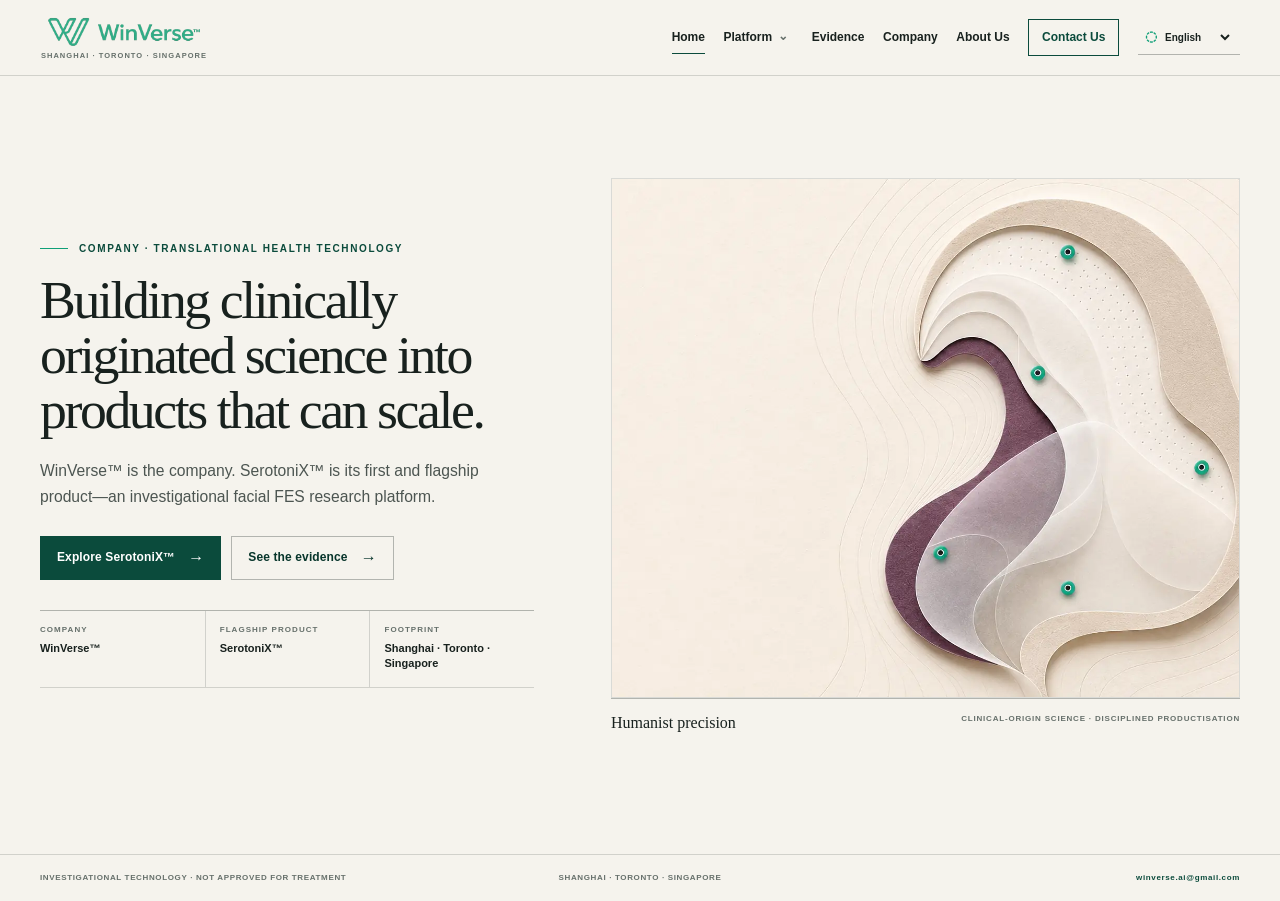
==== commit 768fff38: "Refine executive layout and update Zen KOH portrait" ====
--- a/index.html
+++ b/index.html
@@ -3,8 +3,8 @@
   <head>
     <meta charset="utf-8">
     <meta name="viewport" content="width=device-width, initial-scale=1">
-    <meta name="description" content="WinVerse is a health-technology company developing SerotoniX™, its first and flagship investigational facial FES product.">
-    <meta name="theme-color" content="#f4f0e7">
+    <meta name="description" content="WinVerse™ is a health-technology company developing SerotoniX™, its first and flagship investigational facial FES product.">
+    <meta name="theme-color" content="#f5f3ed">
     <meta property="og:title" content="WinVerse™ — Translational Health Technology">
     <meta property="og:description" content="Clinically originated science, engineered into products that can scale.">
     <meta property="og:type" content="website">
@@ -23,15 +23,14 @@
       <section class="shell page-stage home-stage" aria-labelledby="page-title">
         <div class="page-copy">
           <p class="eyebrow" data-i18n="home.eyebrow">Company · Translational health technology</p>
-          <span class="status-chip" data-i18n="footer.status">Investigational technology · Not approved for treatment</span>
           <h1 class="page-title" id="page-title" data-i18n="home.title">Building clinically originated science into products that can scale.</h1>
-          <p class="page-lede" data-i18n="home.lede">WinVerse is the company. SerotoniX™ is its first and flagship product—an investigational facial FES research platform.</p>
+          <p class="page-lede" data-i18n="home.lede">WinVerse™ is the company. SerotoniX™ is its first and flagship product—an investigational facial FES research platform.</p>
           <div class="actions">
             <a class="button button-primary" href="serotonix.html" data-i18n="home.primary">Explore SerotoniX™</a>
             <a class="button button-secondary" href="evidence.html" data-i18n="home.secondary">See the evidence</a>
           </div>
           <div class="insight-rail">
-            <div class="insight"><span data-i18n="home.stat1Label">Company</span><strong data-i18n="home.stat1Value">WinVerse</strong></div>
+            <div class="insight"><span data-i18n="home.stat1Label">Company</span><strong data-i18n="home.stat1Value">WinVerse™</strong></div>
             <div class="insight"><span data-i18n="home.stat2Label">Flagship product</span><strong data-i18n="home.stat2Value">SerotoniX™</strong></div>
             <div class="insight"><span data-i18n="home.stat3Label">Footprint</span><strong data-i18n="home.stat3Value">Shanghai · Toronto · Singapore</strong></div>
           </div>
--- a/styles.css
+++ b/styles.css
@@ -1,26 +1,21 @@
 :root {
-  --ivory: #f4f0e7;
-  --paper: #fffdf8;
-  --paper-2: #f9f6ef;
-  --ink: #17221e;
+  --canvas: #f5f3ed;
+  --paper: #fffefa;
+  --ink: #18211e;
   --muted: #66706b;
-  --line: rgba(23, 34, 30, 0.15);
-  --line-strong: rgba(23, 34, 30, 0.28);
+  --line: rgba(24, 33, 30, 0.16);
+  --line-strong: rgba(24, 33, 30, 0.30);
   --forest: #0b4b3c;
-  --forest-dark: #07372d;
-  --emerald: #0fa47a;
-  --emerald-soft: #dcefe8;
-  --aubergine: #6b4a61;
-  --amber: #c98527;
-  --danger: #a34a3d;
-  --shadow: 0 28px 70px rgba(31, 43, 38, 0.12);
-  --shadow-soft: 0 14px 36px rgba(31, 43, 38, 0.08);
-  --radius: 6px;
-  --shell: min(1420px, calc(100vw - 64px));
-  --header-height: 96px;
-  --footer-height: 44px;
-  --serif: Georgia, "Times New Roman", serif;
-  --sans: Inter, Aptos, "Helvetica Neue", Arial, "Noto Sans", "Noto Sans SC", "Noto Sans JP", sans-serif;
+  --forest-dark: #07352b;
+  --emerald: #0f9f77;
+  --emerald-soft: #e6f1ed;
+  --amber: #a96c1a;
+  --danger: #8d4339;
+  --shell: min(1200px, calc(100vw - 64px));
+  --header-height: 76px;
+  --footer-height: 46px;
+  --font-body: "Helvetica Neue", Helvetica, Arial, "Noto Sans", "Noto Sans SC", "Noto Sans JP", sans-serif;
+  --font-display: Georgia, "Times New Roman", "Noto Serif", serif;
 }
 
 *,
@@ -30,19 +25,18 @@
 }
 
 html {
-  background: var(--ivory);
+  background: var(--canvas);
   color: var(--ink);
   scroll-behavior: smooth;
 }
 
 body {
   min-width: 320px;
+  min-height: 100svh;
   margin: 0;
-  background:
-    radial-gradient(circle at 16% 12%, rgba(255, 255, 255, 0.8), transparent 26rem),
-    var(--ivory);
+  background: var(--canvas);
   color: var(--ink);
-  font-family: var(--sans);
+  font-family: var(--font-body);
   font-size: 16px;
   line-height: 1.55;
   -webkit-font-smoothing: antialiased;
@@ -80,8 +74,16 @@
 select:focus-visible,
 input:focus-visible,
 textarea:focus-visible {
-  outline: 3px solid rgba(15, 164, 122, 0.34);
+  outline: 3px solid rgba(15, 159, 119, 0.28);
   outline-offset: 3px;
+}
+
+h1,
+h2,
+h3,
+p,
+figure {
+  margin-top: 0;
 }
 
 .shell {
@@ -106,18 +108,18 @@
   z-index: 1000;
   top: 12px;
   left: 12px;
-  padding: 10px 14px;
-  transform: translateY(-150%);
+  padding: 9px 13px;
+  transform: translateY(-160%);
   background: var(--forest-dark);
   color: white;
-  border-radius: var(--radius);
+  font-size: 0.82rem;
 }
 
 .skip-link:focus {
   transform: translateY(0);
 }
 
-/* Header */
+/* Shared header */
 
 .site-header {
   position: sticky;
@@ -125,34 +127,31 @@
   top: 0;
   height: var(--header-height);
   border-bottom: 1px solid var(--line);
-  background: rgba(244, 240, 231, 0.93);
-  backdrop-filter: blur(18px);
-  transition: box-shadow 180ms ease, background 180ms ease;
+  background: rgba(245, 243, 237, 0.97);
+  backdrop-filter: blur(14px);
 }
 
 .site-header.is-scrolled {
-  background: rgba(255, 253, 248, 0.96);
-  box-shadow: 0 10px 30px rgba(23, 34, 30, 0.07);
+  background: rgba(255, 254, 250, 0.98);
 }
 
 .header-grid {
   display: grid;
-  grid-template-columns: 224px minmax(0, 1fr);
+  height: 100%;
+  grid-template-columns: 168px minmax(0, 1fr);
   align-items: center;
-  height: 100%;
-  gap: clamp(28px, 4vw, 72px);
+  gap: clamp(28px, 4vw, 56px);
 }
 
 .brand {
   display: grid;
+  width: 168px;
+  align-content: center;
   justify-items: center;
-  align-content: center;
-  width: 224px;
-  min-width: 0;
 }
 
 .brand-logo {
-  width: 192px;
+  width: 158px;
   height: auto;
   object-fit: contain;
 }
@@ -160,11 +159,11 @@
 .brand-locations {
   display: block;
   width: 100%;
-  margin-top: 5px;
+  margin-top: 2px;
   color: var(--muted);
-  font-size: 10px;
-  font-weight: 600;
-  letter-spacing: 0.145em;
+  font-size: 7.5px;
+  font-weight: 700;
+  letter-spacing: 0.14em;
   line-height: 1.2;
   text-align: center;
   text-transform: uppercase;
@@ -172,19 +171,18 @@
 
 .site-nav {
   display: flex;
+  min-width: 0;
   align-items: center;
   justify-content: flex-end;
-  gap: clamp(13px, 1.5vw, 25px);
-  min-width: 0;
-  font-size: 13px;
+  gap: clamp(13px, 1.45vw, 21px);
+  font-size: 12px;
   font-weight: 650;
-  letter-spacing: 0.01em;
 }
 
 .site-nav > a,
 .nav-group-row > a {
   position: relative;
-  padding: 12px 0;
+  padding: 10px 0;
   white-space: nowrap;
 }
 
@@ -192,14 +190,14 @@
 .nav-group-row > a::after {
   position: absolute;
   right: 0;
-  bottom: 4px;
+  bottom: 3px;
   left: 0;
-  height: 2px;
+  height: 1px;
   content: "";
-  background: var(--emerald);
+  background: var(--forest);
   transform: scaleX(0);
   transform-origin: left;
-  transition: transform 180ms ease;
+  transition: transform 160ms ease;
 }
 
 .site-nav > a:hover::after,
@@ -217,13 +215,13 @@
 .nav-group-row {
   display: flex;
   align-items: center;
-  gap: 2px;
+  gap: 1px;
 }
 
 .submenu-toggle {
   display: grid;
-  width: 24px;
-  height: 34px;
+  width: 20px;
+  height: 32px;
   padding: 0;
   place-items: center;
   border: 0;
@@ -245,22 +243,20 @@
   position: absolute;
   top: calc(100% + 8px);
   left: 50%;
-  min-width: 176px;
-  padding: 8px;
+  min-width: 180px;
+  padding: 6px;
   border: 1px solid var(--line);
-  border-radius: var(--radius);
   background: var(--paper);
-  box-shadow: var(--shadow-soft);
+  box-shadow: 0 18px 44px rgba(24, 33, 30, 0.12);
   opacity: 0;
   pointer-events: none;
   transform: translate(-50%, -5px);
-  transition: opacity 160ms ease, transform 160ms ease;
+  transition: opacity 150ms ease, transform 150ms ease;
 }
 
 .nav-submenu a {
   display: block;
-  padding: 10px 12px;
-  border-radius: 3px;
+  padding: 9px 11px;
   white-space: nowrap;
 }
 
@@ -279,10 +275,10 @@
 }
 
 .nav-contact {
-  padding: 10px 15px !important;
-  border: 1px solid var(--forest) !important;
-  border-radius: 999px;
+  padding: 8px 13px !important;
+  border: 1px solid var(--forest);
   color: var(--forest);
+  transition: background 150ms ease, color 150ms ease;
 }
 
 .nav-contact::after {
@@ -297,29 +293,26 @@
 
 .language-control {
   display: flex;
+  min-width: 96px;
+  padding: 6px 7px;
   align-items: center;
-  gap: 6px;
-  min-width: 112px;
-  padding: 8px 10px;
-  border: 1px solid var(--line);
-  border-radius: 999px;
-  background: rgba(255, 255, 255, 0.54);
+  gap: 4px;
+  border-bottom: 1px solid var(--line-strong);
   color: var(--muted);
 }
 
 .language-control > span[aria-hidden] {
   color: var(--emerald);
-  font-size: 18px;
-  line-height: 1;
+  font-size: 14px;
 }
 
 .language-control select {
-  width: 82px;
+  width: 72px;
   border: 0;
   outline: 0;
   background: transparent;
   color: var(--ink);
-  font-size: 12px;
+  font-size: 10px;
   font-weight: 700;
 }
 
@@ -327,104 +320,94 @@
   display: none;
 }
 
-/* One-screen editorial framework */
-
-.screen-main {
+/* Shared single-screen page grammar */
+
+.screen-main,
+.team-main {
   min-height: calc(100svh - var(--header-height) - var(--footer-height));
 }
 
 .page-stage {
   display: grid;
-  grid-template-columns: minmax(0, 0.92fr) minmax(470px, 1.08fr);
+  min-height: calc(100svh - var(--header-height) - var(--footer-height));
+  padding-block: clamp(34px, 5.2vh, 58px);
+  grid-template-columns: minmax(0, 0.88fr) minmax(0, 1.12fr);
   align-items: center;
-  gap: clamp(40px, 5vw, 88px);
-  min-height: calc(100svh - var(--header-height) - var(--footer-height));
-  padding-block: clamp(30px, 5.2vh, 64px);
+  gap: clamp(50px, 6vw, 92px);
 }
 
 .page-copy {
-  display: grid;
-  align-content: center;
   min-width: 0;
 }
 
 .eyebrow {
   display: flex;
+  margin: 0 0 18px;
   align-items: center;
-  gap: 10px;
-  margin: 0 0 20px;
+  gap: 11px;
   color: var(--forest);
-  font-size: 11px;
+  font-size: 10px;
   font-weight: 800;
   letter-spacing: 0.16em;
-  line-height: 1.2;
+  line-height: 1.3;
   text-transform: uppercase;
 }
 
 .eyebrow::before {
   width: 28px;
-  height: 2px;
+  height: 1px;
+  flex: 0 0 auto;
   content: "";
   background: var(--emerald);
 }
 
-h1,
-h2,
-h3,
-p {
-  margin-top: 0;
-}
-
 .page-title {
-  max-width: 860px;
-  margin-bottom: 22px;
-  font-family: var(--serif);
-  font-size: clamp(2.75rem, 4.2vw, 5rem);
+  max-width: 720px;
+  margin-bottom: 20px;
+  font-family: var(--font-display);
+  font-size: clamp(2.7rem, 4.2vw, 4.35rem);
   font-weight: 400;
-  letter-spacing: -0.048em;
-  line-height: 0.98;
+  letter-spacing: -0.045em;
+  line-height: 1.02;
   text-wrap: balance;
 }
 
 .page-lede {
-  max-width: 700px;
-  margin-bottom: 28px;
-  color: #46504b;
-  font-size: clamp(1rem, 1.25vw, 1.18rem);
-  line-height: 1.64;
+  max-width: 590px;
+  margin-bottom: 26px;
+  color: #4c5551;
+  font-size: clamp(0.98rem, 1.08vw, 1.08rem);
+  line-height: 1.65;
 }
 
 .actions {
   display: flex;
+  margin-bottom: 30px;
   flex-wrap: wrap;
-  gap: 12px;
-  margin-bottom: 30px;
+  gap: 10px;
 }
 
 .button {
   display: inline-flex;
-  min-height: 48px;
-  padding: 12px 18px;
+  min-height: 44px;
+  padding: 10px 16px;
   align-items: center;
   justify-content: center;
-  gap: 16px;
+  gap: 13px;
   border: 1px solid transparent;
-  border-radius: 3px;
-  font-size: 13px;
+  border-radius: 0;
+  background: transparent;
+  font-size: 12px;
   font-weight: 750;
   letter-spacing: 0.01em;
-  transition: transform 160ms ease, background 160ms ease, border-color 160ms ease, color 160ms ease;
+  transition: background 150ms ease, border-color 150ms ease, color 150ms ease;
 }
 
 .button::after {
   content: "→";
-  font-size: 18px;
+  font-size: 16px;
   font-weight: 400;
   line-height: 1;
-}
-
-.button:hover {
-  transform: translateY(-2px);
 }
 
 .button-primary {
@@ -438,7 +421,6 @@
 
 .button-secondary {
   border-color: var(--line-strong);
-  background: rgba(255, 255, 255, 0.36);
   color: var(--forest-dark);
 }
 
@@ -454,10 +436,6 @@
   color: var(--forest);
 }
 
-.button-tertiary::after {
-  font-size: 16px;
-}
-
 .insight-rail {
   display: grid;
   grid-template-columns: repeat(3, minmax(0, 1fr));
@@ -467,294 +445,145 @@
 
 .insight {
   min-width: 0;
-  padding: 15px 16px 14px 0;
+  padding: 14px 12px 15px 0;
 }
 
 .insight + .insight {
-  padding-left: 16px;
+  padding-left: 14px;
   border-left: 1px solid var(--line);
 }
 
 .insight span {
   display: block;
-  margin-bottom: 5px;
+  margin-bottom: 6px;
   color: var(--muted);
-  font-size: 9px;
+  font-size: 8px;
   font-weight: 800;
-  letter-spacing: 0.14em;
-  line-height: 1.2;
+  letter-spacing: 0.13em;
+  line-height: 1.25;
   text-transform: uppercase;
 }
 
 .insight strong {
   display: block;
-  color: var(--ink);
-  font-size: 13px;
+  font-size: 11px;
   font-weight: 700;
-  line-height: 1.35;
+  line-height: 1.42;
 }
 
 .visual-panel {
-  position: relative;
   min-width: 0;
-  overflow: hidden;
-  border: 1px solid var(--line);
-  border-radius: var(--radius);
-  background: var(--paper-2);
-  box-shadow: var(--shadow);
-  isolation: isolate;
-}
-
-.visual-panel::after {
-  position: absolute;
-  z-index: 1;
-  inset: 0;
-  content: "";
-  border: 1px solid rgba(255, 255, 255, 0.58);
-  pointer-events: none;
+  margin: 0;
 }
 
 .visual-panel > img {
   width: 100%;
-  height: min(67vh, 650px);
-  min-height: 470px;
+  height: min(58vh, 520px);
+  min-height: 390px;
+  border: 1px solid var(--line);
+  background: var(--paper);
   object-fit: cover;
+  object-position: center;
 }
 
 .visual-caption {
-  position: absolute;
-  z-index: 3;
-  right: 18px;
-  bottom: 18px;
-  left: 18px;
-  display: flex;
-  padding: 14px 16px;
-  align-items: flex-end;
-  justify-content: space-between;
-  gap: 18px;
-  border: 1px solid rgba(255, 255, 255, 0.65);
-  border-radius: 3px;
-  background: rgba(255, 253, 248, 0.88);
-  box-shadow: 0 10px 28px rgba(23, 34, 30, 0.08);
-  backdrop-filter: blur(12px);
+  display: grid;
+  min-height: 54px;
+  padding-top: 14px;
+  grid-template-columns: 1fr 1fr;
+  align-items: start;
+  gap: 24px;
+  border-top: 1px solid var(--line-strong);
 }
 
 .visual-caption strong {
-  max-width: 55%;
-  font-family: var(--serif);
-  font-size: clamp(1rem, 1.5vw, 1.35rem);
+  font-family: var(--font-display);
+  font-size: 1rem;
   font-weight: 400;
-  line-height: 1.15;
+  line-height: 1.28;
 }
 
 .visual-caption span {
-  max-width: 44%;
   color: var(--muted);
-  font-size: 10px;
-  font-weight: 750;
-  letter-spacing: 0.08em;
-  line-height: 1.35;
+  font-size: 8px;
+  font-weight: 800;
+  letter-spacing: 0.10em;
+  line-height: 1.45;
   text-align: right;
   text-transform: uppercase;
 }
 
-.floating-card {
-  position: absolute;
-  z-index: 4;
-  top: 18px;
-  left: 18px;
-  width: min(260px, calc(100% - 36px));
-  padding: 15px 16px;
-  border: 1px solid rgba(11, 75, 60, 0.22);
-  border-radius: 3px;
-  background: rgba(255, 253, 248, 0.9);
-  box-shadow: var(--shadow-soft);
-  backdrop-filter: blur(12px);
-}
-
-.floating-card > span {
-  display: block;
-  margin-bottom: 5px;
-  color: var(--emerald);
-  font-size: 9px;
-  font-weight: 850;
-  letter-spacing: 0.14em;
+.floating-card,
+.evidence-board,
+.company-cities {
+  display: none;
+}
+
+.home-stage .visual-panel > img {
+  object-position: center 45%;
+}
+
+.status-chip {
+  display: inline-block;
+  width: fit-content;
+  margin: -4px 0 18px;
+  color: var(--danger);
+  font-size: 8px;
+  font-weight: 800;
+  letter-spacing: 0.11em;
+  line-height: 1.4;
   text-transform: uppercase;
-}
-
-.floating-card strong {
-  display: block;
-  margin-bottom: 6px;
-  font-family: var(--serif);
-  font-size: 1.4rem;
-  font-weight: 400;
-  line-height: 1.05;
-}
-
-.floating-card p {
-  margin: 0;
-  color: var(--muted);
-  font-size: 11px;
-  line-height: 1.45;
-}
-
-/* Page-specific layers */
-
-.home-stage .visual-panel > img {
-  object-position: 54% center;
-}
-
-.status-chip {
-  display: inline-flex;
-  width: fit-content;
-  margin-bottom: 22px;
-  padding: 8px 11px;
-  border: 1px solid rgba(163, 74, 61, 0.35);
-  border-radius: 2px;
-  color: var(--danger);
-  font-size: 9px;
-  font-weight: 850;
-  letter-spacing: 0.12em;
-  text-transform: uppercase;
-}
-
-.serotonix-stage .visual-panel > img {
-  object-position: center;
 }
 
 .status-block {
   width: fit-content;
   max-width: 100%;
-  margin-bottom: 24px;
-  padding: 13px 15px;
-  border-left: 3px solid var(--emerald);
-  background: rgba(255, 255, 255, 0.45);
+  margin-bottom: 20px;
+  padding: 2px 0 2px 14px;
+  border-left: 2px solid var(--emerald);
 }
 
 .status-block strong {
   display: block;
-  font-size: 13px;
+  font-size: 12px;
 }
 
 .status-block span {
   display: block;
-  margin-top: 2px;
-  color: var(--muted);
-  font-size: 11px;
-}
-
-.evidence-board {
-  position: absolute;
-  z-index: 4;
-  top: 18px;
-  left: 18px;
-  width: min(275px, calc(100% - 36px));
-  padding: 16px;
-  border: 1px solid rgba(11, 75, 60, 0.25);
-  border-radius: 3px;
-  background: rgba(255, 253, 248, 0.92);
-  box-shadow: var(--shadow-soft);
-  backdrop-filter: blur(14px);
-}
-
-.evidence-board > span {
-  display: block;
+  margin-top: 3px;
   color: var(--muted);
   font-size: 9px;
-  font-weight: 800;
-  letter-spacing: 0.13em;
-  text-transform: uppercase;
-}
-
-.evidence-board > strong {
-  display: block;
-  margin: 4px 0 13px;
-  color: var(--forest);
-  font-family: var(--serif);
-  font-size: 1.5rem;
-  font-weight: 400;
-}
-
-.evidence-metrics {
-  display: grid;
-  gap: 7px;
-}
-
-.evidence-metric {
-  display: flex;
-  padding-top: 7px;
-  align-items: baseline;
-  justify-content: space-between;
-  gap: 10px;
-  border-top: 1px solid var(--line);
-  font-size: 10px;
-}
-
-.evidence-metric span {
-  color: var(--muted);
-}
-
-.evidence-metric strong {
-  color: var(--forest);
-  text-align: right;
-}
-
-.evidence-metric:last-child strong {
-  color: var(--amber);
-}
-
-.company-cities {
-  position: absolute;
-  z-index: 4;
-  top: 18px;
-  right: 18px;
-  display: grid;
-  max-width: 265px;
-  gap: 8px;
-}
-
-.company-cities span {
-  padding: 8px 11px;
-  border: 1px solid rgba(11, 75, 60, 0.18);
-  border-radius: 999px;
-  background: rgba(255, 253, 248, 0.89);
-  color: var(--forest-dark);
-  box-shadow: 0 8px 20px rgba(23, 34, 30, 0.07);
-  font-size: 10px;
-  font-weight: 700;
-  text-align: right;
-  backdrop-filter: blur(10px);
-}
-
-/* Team */
-
-.team-main {
+  letter-spacing: 0.03em;
+}
+
+/* Leadership */
+
+.team-stage {
+  display: grid;
   min-height: calc(100svh - var(--header-height) - var(--footer-height));
-}
-
-.team-stage {
-  display: grid;
-  min-height: calc(100svh - var(--header-height) - var(--footer-height));
-  padding-block: clamp(28px, 4.5vh, 52px);
-  grid-template-rows: auto minmax(0, 1fr) auto;
-  gap: 22px;
+  padding-block: clamp(30px, 4.5vh, 48px);
+  grid-template-rows: auto auto;
+  align-content: center;
+  gap: clamp(28px, 4vh, 40px);
 }
 
 .team-heading {
   display: grid;
-  grid-template-columns: minmax(0, 0.78fr) minmax(360px, 1.22fr);
+  padding-bottom: 24px;
+  grid-template-columns: minmax(0, 0.95fr) minmax(360px, 1.05fr);
   align-items: end;
-  gap: clamp(30px, 5vw, 80px);
+  gap: clamp(40px, 7vw, 96px);
+  border-bottom: 1px solid var(--line-strong);
 }
 
 .team-heading .page-title {
   margin-bottom: 0;
-  font-size: clamp(2.5rem, 3.55vw, 4.25rem);
+  font-size: clamp(2.5rem, 3.7vw, 4rem);
 }
 
 .team-heading .page-lede {
-  max-width: 650px;
-  margin-bottom: 6px;
+  max-width: 600px;
+  margin: 0 0 4px;
   justify-self: end;
 }
 
@@ -762,37 +591,49 @@
   display: grid;
   grid-template-columns: repeat(3, minmax(0, 1fr));
   align-items: stretch;
-  gap: 18px;
-  min-height: 0;
 }
 
 .team-card {
   display: grid;
   min-width: 0;
+  padding: 4px 24px 0;
+  grid-template-columns: 112px minmax(0, 1fr);
+  align-items: start;
+  gap: 20px;
+}
+
+.team-card:first-child {
+  padding-left: 0;
+}
+
+.team-card:last-child {
+  padding-right: 0;
+}
+
+.team-card + .team-card {
+  border-left: 1px solid var(--line);
+}
+
+.portrait {
+  display: block;
+  width: 112px;
+  height: 148px;
   overflow: hidden;
   border: 1px solid var(--line);
-  border-radius: var(--radius);
-  background: rgba(255, 253, 248, 0.72);
-  box-shadow: var(--shadow-soft);
-  grid-template-columns: 40% 60%;
-}
-
-.portrait {
-  position: relative;
-  min-height: 280px;
-  overflow: hidden;
-  background: #e9e5da;
+  background: white;
 }
 
 .portrait img {
   width: 100%;
   height: 100%;
   object-fit: cover;
+  object-position: center 22%;
+}
+
+.portrait-zen img {
+  object-fit: contain;
   object-position: center;
-}
-
-.portrait-zen img {
-  object-position: 50% 26%;
+  background: white;
 }
 
 .portrait-milos img {
@@ -803,155 +644,135 @@
   display: grid;
   width: 100%;
   height: 100%;
-  min-height: 280px;
   place-items: center;
-  background:
-    radial-gradient(circle at 50% 35%, rgba(15, 164, 122, 0.18), transparent 22%),
-    repeating-radial-gradient(circle at 48% 40%, transparent 0 18px, rgba(11, 75, 60, 0.06) 19px 20px),
-    var(--paper-2);
+  background: var(--emerald-soft);
   color: var(--forest);
-  font-family: var(--serif);
-  font-size: clamp(2.7rem, 5vw, 5.3rem);
-  letter-spacing: -0.08em;
+  font-family: var(--font-display);
+  font-size: 2.15rem;
+  letter-spacing: -0.06em;
 }
 
 .team-card-body {
   display: flex;
   min-width: 0;
-  padding: clamp(18px, 2.2vw, 28px);
+  min-height: 148px;
   flex-direction: column;
 }
 
 .team-role {
   margin-bottom: 6px;
   color: var(--emerald);
-  font-size: 9px;
-  font-weight: 850;
-  letter-spacing: 0.13em;
+  font-size: 8px;
+  font-weight: 800;
+  letter-spacing: 0.12em;
+  line-height: 1.35;
   text-transform: uppercase;
 }
 
 .team-card h2 {
+  margin-bottom: 9px;
+  font-family: var(--font-display);
+  font-size: clamp(1.38rem, 1.8vw, 1.85rem);
+  font-weight: 400;
+  letter-spacing: -0.03em;
+  line-height: 1.08;
+}
+
+.team-card p {
   margin-bottom: 12px;
-  font-family: var(--serif);
-  font-size: clamp(1.65rem, 2.2vw, 2.45rem);
-  font-weight: 400;
-  letter-spacing: -0.035em;
-  line-height: 1;
-}
-
-.team-card p {
-  margin-bottom: 16px;
   color: var(--muted);
-  font-size: 11px;
+  font-size: 10.5px;
   line-height: 1.55;
 }
 
-.team-card .profile-link {
+.profile-link {
   display: inline-flex;
+  width: fit-content;
   margin-top: auto;
   align-items: center;
-  gap: 8px;
+  gap: 7px;
   color: var(--forest);
-  font-size: 10px;
+  font-size: 8.5px;
   font-weight: 800;
-  letter-spacing: 0.07em;
+  letter-spacing: 0.08em;
   text-transform: uppercase;
 }
 
-.team-card .profile-link::after {
+.profile-link::after {
   content: "↗";
 }
 
 .team-note {
-  margin: 0;
-  color: var(--muted);
-  font-size: 10px;
-  text-align: right;
+  display: none;
 }
 
 /* Contact */
 
 .contact-stage {
-  grid-template-columns: minmax(0, 0.78fr) minmax(520px, 1.22fr);
+  grid-template-columns: minmax(0, 0.72fr) minmax(520px, 1.28fr);
+  gap: clamp(54px, 7vw, 100px);
 }
 
 .direct-contact {
   display: grid;
   width: fit-content;
   margin-top: 4px;
-  padding: 15px 0;
+  padding: 13px 0;
+  grid-template-columns: 64px 1fr;
+  column-gap: 18px;
   border-top: 1px solid var(--line-strong);
   border-bottom: 1px solid var(--line);
-  grid-template-columns: 74px 1fr;
-  column-gap: 20px;
 }
 
 .direct-contact span {
   color: var(--muted);
-  font-size: 9px;
-  font-weight: 850;
-  letter-spacing: 0.13em;
+  font-size: 8px;
+  font-weight: 800;
+  letter-spacing: 0.12em;
   text-transform: uppercase;
 }
 
 .direct-contact a {
   color: var(--forest);
-  font-size: 14px;
+  font-size: 13px;
   font-weight: 750;
 }
 
 .direct-contact small {
   margin-top: 5px;
   color: var(--muted);
-  font-size: 10px;
+  font-size: 9px;
   grid-column: 2;
 }
 
 .contact-panel {
-  position: relative;
-  overflow: hidden;
-  padding: clamp(22px, 3vw, 36px);
-  border: 1px solid var(--line);
-  border-radius: var(--radius);
-  background: rgba(255, 253, 248, 0.88);
-  box-shadow: var(--shadow);
-}
-
-.contact-panel::before {
-  position: absolute;
-  z-index: -1;
-  inset: 0;
-  content: "";
-  background:
-    linear-gradient(90deg, rgba(255, 253, 248, 0.96) 0%, rgba(255, 253, 248, 0.87) 56%, rgba(255, 253, 248, 0.48) 100%),
-    url("assets/company-network.webp") 83% center / auto 105% no-repeat;
-  opacity: 0.36;
+  padding-left: clamp(28px, 4vw, 52px);
+  border-left: 1px solid var(--line-strong);
 }
 
 .contact-panel-heading {
-  display: flex;
+  display: grid;
   margin-bottom: 22px;
+  grid-template-columns: 1fr auto;
   align-items: end;
-  justify-content: space-between;
-  gap: 22px;
+  gap: 20px;
 }
 
 .contact-panel-heading h2 {
-  max-width: 410px;
+  max-width: 430px;
   margin: 0;
-  font-family: var(--serif);
-  font-size: clamp(1.8rem, 2.65vw, 3rem);
+  font-family: var(--font-display);
+  font-size: clamp(1.65rem, 2.15vw, 2.45rem);
   font-weight: 400;
-  letter-spacing: -0.04em;
-  line-height: 1.05;
+  letter-spacing: -0.035em;
+  line-height: 1.1;
 }
 
 .contact-panel-heading span {
   color: var(--muted);
-  font-size: 9px;
+  font-size: 8px;
   font-weight: 800;
-  letter-spacing: 0.11em;
+  letter-spacing: 0.1em;
   text-align: right;
   text-transform: uppercase;
 }
@@ -959,12 +780,12 @@
 .contact-form {
   display: grid;
   grid-template-columns: repeat(2, minmax(0, 1fr));
-  gap: 15px 16px;
+  gap: 13px 16px;
 }
 
 .field {
   display: grid;
-  gap: 6px;
+  gap: 5px;
 }
 
 .field-wide {
@@ -972,9 +793,9 @@
 }
 
 .field label {
-  font-size: 10px;
+  font-size: 8.5px;
   font-weight: 800;
-  letter-spacing: 0.06em;
+  letter-spacing: 0.07em;
   text-transform: uppercase;
 }
 
@@ -986,32 +807,31 @@
   border-bottom: 1px solid var(--line-strong);
   border-radius: 0;
   outline: 0;
-  background: rgba(255, 255, 255, 0.48);
+  background: transparent;
   color: var(--ink);
 }
 
 .field input,
 .field select {
-  height: 43px;
-  padding: 0 9px;
+  height: 40px;
+  padding: 0 2px;
 }
 
 .field textarea {
-  min-height: 88px;
-  padding: 10px 9px;
+  min-height: 78px;
+  padding: 9px 2px;
   resize: vertical;
 }
 
 .field input:focus,
 .field select:focus,
 .field textarea:focus {
-  border-bottom-color: var(--emerald);
-  box-shadow: 0 2px 0 var(--emerald);
+  border-color: var(--emerald);
 }
 
 .form-actions {
   display: flex;
-  margin-top: 2px;
+  margin-top: 5px;
   align-items: center;
   gap: 14px;
   grid-column: 1 / -1;
@@ -1025,7 +845,7 @@
 .form-status {
   margin: 0;
   color: var(--muted);
-  font-size: 9px;
+  font-size: 8.5px;
   line-height: 1.45;
 }
 
@@ -1034,27 +854,27 @@
   font-weight: 700;
 }
 
-/* Evidence dialog */
+/* Evidence dossier */
 
 dialog {
-  width: min(1160px, calc(100vw - 40px));
-  max-height: min(90vh, 900px);
+  width: min(1040px, calc(100vw - 40px));
+  max-height: min(90vh, 850px);
   padding: 0;
   overflow: hidden;
-  border: 1px solid var(--line);
-  border-radius: var(--radius);
+  border: 1px solid var(--line-strong);
+  border-radius: 0;
   background: var(--paper);
   color: var(--ink);
-  box-shadow: 0 40px 100px rgba(11, 29, 23, 0.35);
+  box-shadow: 0 36px 90px rgba(11, 29, 23, 0.28);
 }
 
 dialog::backdrop {
-  background: rgba(7, 25, 20, 0.62);
-  backdrop-filter: blur(4px);
+  background: rgba(7, 25, 20, 0.60);
+  backdrop-filter: blur(3px);
 }
 
 .dialog-shell {
-  max-height: min(90vh, 900px);
+  max-height: min(90vh, 850px);
   overflow-y: auto;
 }
 
@@ -1063,138 +883,143 @@
   z-index: 3;
   top: 0;
   display: flex;
-  padding: 22px 26px;
+  padding: 18px 22px;
   align-items: center;
   justify-content: space-between;
   gap: 20px;
-  border-bottom: 1px solid var(--line);
-  background: rgba(255, 253, 248, 0.95);
-  backdrop-filter: blur(15px);
+  border-bottom: 1px solid var(--line-strong);
+  background: rgba(255, 254, 250, 0.97);
 }
 
 .dialog-header h2 {
   margin: 0;
-  font-family: var(--serif);
-  font-size: 2rem;
+  font-family: var(--font-display);
+  font-size: 1.8rem;
   font-weight: 400;
 }
 
 .dialog-close {
-  width: 40px;
-  height: 40px;
+  width: 36px;
+  height: 36px;
   border: 1px solid var(--line);
   border-radius: 50%;
   background: transparent;
   color: var(--ink);
-  font-size: 22px;
+  font-size: 20px;
 }
 
 .dialog-content {
-  padding: 26px;
+  padding: 24px;
 }
 
 .dialog-intro {
-  max-width: 720px;
-  margin-bottom: 24px;
+  max-width: 700px;
+  margin-bottom: 22px;
   color: var(--muted);
-  font-size: 1rem;
+  font-size: 0.95rem;
 }
 
 .study-grid {
   display: grid;
   grid-template-columns: repeat(3, minmax(0, 1fr));
-  gap: 14px;
-}
-
-.study-card,
-.boundary-card {
-  padding: 18px;
-  border: 1px solid var(--line);
-  background: var(--paper-2);
+  border-top: 1px solid var(--line-strong);
+  border-bottom: 1px solid var(--line);
+}
+
+.study-card {
+  padding: 18px 20px;
+}
+
+.study-card + .study-card {
+  border-left: 1px solid var(--line);
 }
 
 .study-card h3,
 .boundary-card h3 {
-  margin-bottom: 10px;
-  font-family: var(--serif);
-  font-size: 1.25rem;
+  margin-bottom: 8px;
+  font-family: var(--font-display);
+  font-size: 1.12rem;
   font-weight: 400;
 }
 
 .study-card p,
 .boundary-card p {
-  margin-bottom: 14px;
+  margin-bottom: 12px;
   color: var(--muted);
-  font-size: 11px;
+  font-size: 10.5px;
+  line-height: 1.58;
 }
 
 .study-card a,
 .source-links a {
   color: var(--forest);
-  font-size: 10px;
+  font-size: 9.5px;
   font-weight: 800;
   text-decoration: underline;
   text-underline-offset: 3px;
 }
 
 .boundary-card {
-  margin-top: 14px;
-  border-left: 4px solid var(--amber);
+  margin-top: 16px;
+  padding: 14px 16px;
+  border-left: 3px solid var(--amber);
+  background: #faf7f0;
+}
+
+.boundary-card p {
+  margin-bottom: 0;
 }
 
 .figure-grid {
   display: grid;
-  margin-top: 14px;
+  margin-top: 16px;
   grid-template-columns: repeat(2, minmax(0, 1fr));
-  gap: 14px;
+  gap: 16px;
 }
 
 .evidence-figure {
   margin: 0;
-  overflow: hidden;
-  border: 1px solid var(--line);
-  background: white;
+  border-top: 1px solid var(--line-strong);
 }
 
 .evidence-figure img {
   width: 100%;
-  height: 210px;
+  height: 190px;
   object-fit: contain;
   background: white;
 }
 
 .evidence-figure figcaption {
-  padding: 14px 16px;
-  border-top: 1px solid var(--line);
+  padding-top: 12px;
 }
 
 .evidence-figure strong {
   display: block;
   margin-bottom: 4px;
-  font-family: var(--serif);
-  font-size: 1.15rem;
+  font-family: var(--font-display);
+  font-size: 1.02rem;
   font-weight: 400;
 }
 
 .evidence-figure p {
   margin: 0;
   color: var(--muted);
-  font-size: 10px;
+  font-size: 9.5px;
 }
 
 .source-strip {
-  display: flex;
-  margin-top: 16px;
+  display: grid;
+  margin-top: 18px;
   padding-top: 16px;
+  grid-template-columns: auto 1fr;
   align-items: baseline;
-  justify-content: space-between;
-  gap: 18px;
+  gap: 24px;
   border-top: 1px solid var(--line);
 }
 
 .source-strip h3 {
   margin: 0;
-  font-size: 10px;
+  font-size: 9px;
   letter-spacing: 0.12em;
   text-transform: uppercase;
 }
@@ -1203,7 +1028,7 @@
   display: flex;
   flex-wrap: wrap;
   justify-content: flex-end;
-  gap: 8px 14px;
+  gap: 7px 13px;
 }
 
 /* Footer */
@@ -1212,16 +1037,15 @@
   min-height: var(--footer-height);
   border-top: 1px solid var(--line);
   color: var(--muted);
-  background: rgba(244, 240, 231, 0.82);
 }
 
 .footer-grid {
   display: grid;
   min-height: var(--footer-height);
+  grid-template-columns: 1fr auto 1fr;
   align-items: center;
-  grid-template-columns: 1fr auto 1fr;
-  gap: 20px;
-  font-size: 9px;
+  gap: 18px;
+  font-size: 8px;
   font-weight: 700;
   letter-spacing: 0.08em;
   text-transform: uppercase;
@@ -1237,76 +1061,61 @@
   text-transform: lowercase;
 }
 
-/* Localisation adjustments */
+/* Localisation */
 
 html[data-language="zh"] .page-title,
-html[data-language="ja"] .page-title {
-  font-family: var(--sans);
-  font-weight: 520;
-  letter-spacing: -0.04em;
-  line-height: 1.08;
-}
-
+html[data-language="ja"] .page-title,
 html[data-language="zh"] .team-card h2,
 html[data-language="ja"] .team-card h2,
 html[data-language="zh"] .visual-caption strong,
 html[data-language="ja"] .visual-caption strong {
-  font-family: var(--sans);
+  font-family: var(--font-body);
+}
+
+html[data-language="zh"] .page-title,
+html[data-language="ja"] .page-title {
+  font-weight: 520;
+  letter-spacing: -0.035em;
+  line-height: 1.1;
 }
 
 html[data-language="de"] .page-title,
 html[data-language="fr"] .page-title {
-  font-size: clamp(2.45rem, 3.7vw, 4.55rem);
-}
-
-/* Responsive */
-
-@media (max-width: 1240px) {
-  :root {
-    --header-height: 86px;
-  }
-
-  .header-grid {
-    grid-template-columns: 210px 1fr;
-  }
-
-  .brand {
-    width: 210px;
-  }
-
-  .brand-logo {
-    width: 184px;
-  }
-
+  font-size: clamp(2.45rem, 3.65vw, 3.85rem);
+}
+
+/* Responsive navigation */
+
+@media (max-width: 1120px) {
   .menu-toggle {
     display: flex;
     justify-self: end;
     padding: 10px 0 10px 12px;
     align-items: center;
-    gap: 12px;
+    gap: 10px;
     border: 0;
     background: transparent;
     color: var(--ink);
-    font-size: 11px;
+    font-size: 10px;
     font-weight: 800;
-    letter-spacing: 0.1em;
+    letter-spacing: 0.10em;
     text-transform: uppercase;
   }
 
   .menu-toggle-icon {
     position: relative;
     display: block;
-    width: 25px;
+    width: 24px;
     height: 18px;
   }
 
   .menu-toggle-icon i {
     position: absolute;
     right: 0;
-    width: 25px;
+    width: 24px;
     height: 1.5px;
     background: currentColor;
-    transition: transform 180ms ease, top 180ms ease;
+    transition: top 170ms ease, transform 170ms ease;
   }
 
   .menu-toggle-icon i:first-child {
@@ -1333,20 +1142,20 @@
     right: 0;
     bottom: 0;
     display: grid;
-    width: min(430px, 100vw);
-    padding: 26px 30px 40px;
+    width: min(400px, 100vw);
+    padding: 28px 32px 42px;
     align-content: start;
     justify-content: stretch;
-    gap: 4px;
+    gap: 3px;
     overflow-y: auto;
     border-left: 1px solid var(--line);
     background: var(--paper);
-    box-shadow: -24px 36px 60px rgba(23, 34, 30, 0.14);
-    font-size: 17px;
+    box-shadow: -20px 28px 54px rgba(24, 33, 30, 0.14);
+    font-size: 16px;
     opacity: 0;
     pointer-events: none;
     transform: translateX(100%);
-    transition: transform 220ms ease, opacity 180ms ease;
+    transition: opacity 170ms ease, transform 210ms ease;
   }
 
   .site-nav.is-open {
@@ -1357,7 +1166,7 @@
 
   .site-nav > a,
   .nav-group-row > a {
-    padding: 13px 0;
+    padding: 12px 0;
   }
 
   .nav-group-row {
@@ -1372,7 +1181,7 @@
     position: static;
     display: none;
     min-width: 0;
-    padding: 2px 0 8px 18px;
+    padding: 2px 0 8px 16px;
     border: 0;
     background: transparent;
     box-shadow: none;
@@ -1387,55 +1196,56 @@
   }
 
   .nav-submenu a {
-    padding: 10px 12px;
-    font-size: 14px;
+    padding: 9px 11px;
+    font-size: 13px;
   }
 
   .nav-contact {
     width: fit-content;
-    margin-top: 12px;
+    margin-top: 10px;
   }
 
   .language-control {
     width: fit-content;
-    min-width: 180px;
-    margin-top: 18px;
+    min-width: 164px;
+    margin-top: 17px;
   }
 
   .language-control select {
-    width: 135px;
+    width: 126px;
   }
 
   .page-stage {
-    grid-template-columns: minmax(0, 0.95fr) minmax(420px, 1.05fr);
-    gap: 38px;
+    gap: 46px;
   }
 
   .team-card {
-    grid-template-columns: 1fr;
-    grid-template-rows: 180px 1fr;
-  }
-
-  .portrait,
-  .portrait-placeholder {
-    min-height: 180px;
-  }
-
-  .portrait img {
-    object-position: center 24%;
+    padding-inline: 18px;
+    grid-template-columns: 92px minmax(0, 1fr);
+    gap: 15px;
+  }
+
+  .portrait {
+    width: 92px;
+    height: 126px;
+  }
+
+  .team-card-body {
+    min-height: 126px;
   }
 }
 
 @media (max-width: 900px) {
   :root {
-    --shell: min(100% - 36px, 720px);
+    --shell: min(100% - 40px, 720px);
   }
 
   .page-stage,
   .contact-stage {
+    min-height: 0;
+    padding-block: 44px;
     grid-template-columns: 1fr;
-    min-height: 0;
-    padding-block: 42px;
+    gap: 34px;
   }
 
   .screen-main,
@@ -1443,8 +1253,10 @@
     min-height: 0;
   }
 
-  .page-title {
-    font-size: clamp(2.65rem, 10vw, 4.8rem);
+  .page-title,
+  html[data-language="de"] .page-title,
+  html[data-language="fr"] .page-title {
+    font-size: clamp(2.55rem, 8vw, 4.2rem);
   }
 
   .visual-panel > img {
@@ -1455,12 +1267,12 @@
 
   .team-stage {
     min-height: 0;
-    padding-block: 42px;
+    padding-block: 44px;
   }
 
   .team-heading {
     grid-template-columns: 1fr;
-    gap: 18px;
+    gap: 16px;
   }
 
   .team-heading .page-lede {
@@ -1472,21 +1284,33 @@
   }
 
   .team-card {
-    grid-template-columns: minmax(150px, 34%) 1fr;
-    grid-template-rows: none;
-  }
-
-  .portrait,
-  .portrait-placeholder {
-    min-height: 255px;
+    padding: 22px 0;
+    grid-template-columns: 128px minmax(0, 1fr);
+    gap: 24px;
+  }
+
+  .team-card + .team-card {
+    border-top: 1px solid var(--line);
+    border-left: 0;
+  }
+
+  .portrait {
+    width: 128px;
+    height: 164px;
+  }
+
+  .team-card-body {
+    min-height: 164px;
   }
 
   .contact-panel {
-    order: 2;
+    padding: 28px 0 0;
+    border-top: 1px solid var(--line-strong);
+    border-left: 0;
   }
 
   .footer-grid {
-    padding-block: 12px;
+    padding-block: 11px;
     grid-template-columns: 1fr auto;
   }
 
@@ -1498,20 +1322,23 @@
 @media (max-width: 620px) {
   :root {
     --shell: calc(100% - 28px);
-    --header-height: 80px;
+    --header-height: 72px;
   }
 
   .header-grid {
-    grid-template-columns: 170px 1fr;
-  }
-
-  .brand,
+    grid-template-columns: 154px 1fr;
+  }
+
+  .brand {
+    width: 154px;
+  }
+
   .brand-logo {
-    width: 165px;
+    width: 150px;
   }
 
   .brand-locations {
-    font-size: 8px;
+    font-size: 7px;
   }
 
   .menu-toggle-label {
@@ -1524,16 +1351,18 @@
 
   .page-stage {
     padding-block: 34px;
-    gap: 30px;
-  }
-
-  .page-title {
-    margin-bottom: 18px;
-    font-size: clamp(2.4rem, 12.5vw, 4rem);
+    gap: 28px;
+  }
+
+  .page-title,
+  html[data-language="de"] .page-title,
+  html[data-language="fr"] .page-title {
+    margin-bottom: 17px;
+    font-size: clamp(2.3rem, 11.2vw, 3.5rem);
   }
 
   .page-lede {
-    font-size: 0.98rem;
+    font-size: 0.96rem;
   }
 
   .actions {
@@ -1556,36 +1385,26 @@
   }
 
   .visual-caption {
-    position: static;
-    align-items: flex-start;
-  }
-
-  .visual-caption strong,
+    grid-template-columns: 1fr;
+    gap: 5px;
+  }
+
   .visual-caption span {
-    max-width: none;
-  }
-
-  .floating-card,
-  .evidence-board,
-  .company-cities {
-    position: static;
-    width: auto;
-    max-width: none;
-    margin: 12px;
-  }
-
-  .company-cities span {
     text-align: left;
   }
 
   .team-card {
-    grid-template-columns: 1fr;
-    grid-template-rows: 220px 1fr;
-  }
-
-  .portrait,
-  .portrait-placeholder {
-    min-height: 220px;
+    grid-template-columns: 104px minmax(0, 1fr);
+    gap: 18px;
+  }
+
+  .portrait {
+    width: 104px;
+    height: 138px;
+  }
+
+  .team-card-body {
+    min-height: 138px;
   }
 
   .contact-panel-heading,
@@ -1593,6 +1412,10 @@
     display: grid;
   }
 
+  .contact-panel-heading {
+    grid-template-columns: 1fr;
+  }
+
   .contact-panel-heading span {
     text-align: left;
   }
@@ -1606,17 +1429,22 @@
     grid-column: auto;
   }
 
-  .form-actions .button {
-    width: 100%;
-  }
-
   .study-grid,
   .figure-grid {
     grid-template-columns: 1fr;
   }
 
+  .study-card {
+    padding: 16px 0;
+  }
+
+  .study-card + .study-card {
+    border-top: 1px solid var(--line);
+    border-left: 0;
+  }
+
   .source-strip {
-    display: grid;
+    grid-template-columns: 1fr;
   }
 
   .source-links {
@@ -1625,9 +1453,10 @@
 
   .footer-grid {
     display: flex;
+    padding-block: 12px;
     align-items: flex-start;
     flex-direction: column;
-    gap: 5px;
+    gap: 4px;
   }
 
   .footer-grid a {
@@ -1640,31 +1469,37 @@
     padding-block: 24px;
   }
 
-  .page-title {
-    font-size: clamp(2.45rem, 3.6vw, 4.2rem);
+  .page-title,
+  html[data-language="de"] .page-title,
+  html[data-language="fr"] .page-title {
+    font-size: clamp(2.35rem, 3.55vw, 3.65rem);
   }
 
   .page-lede {
     margin-bottom: 20px;
-    font-size: 0.98rem;
+    font-size: 0.94rem;
   }
 
   .actions {
-    margin-bottom: 22px;
+    margin-bottom: 20px;
   }
 
   .visual-panel > img {
-    height: min(64vh, 560px);
-    min-height: 410px;
+    height: min(54vh, 440px);
+    min-height: 340px;
   }
 
   .team-stage {
     padding-block: 24px;
-    gap: 16px;
+    gap: 24px;
+  }
+
+  .team-heading {
+    padding-bottom: 18px;
   }
 
   .team-card p {
-    font-size: 10px;
+    font-size: 9.8px;
   }
 }
 
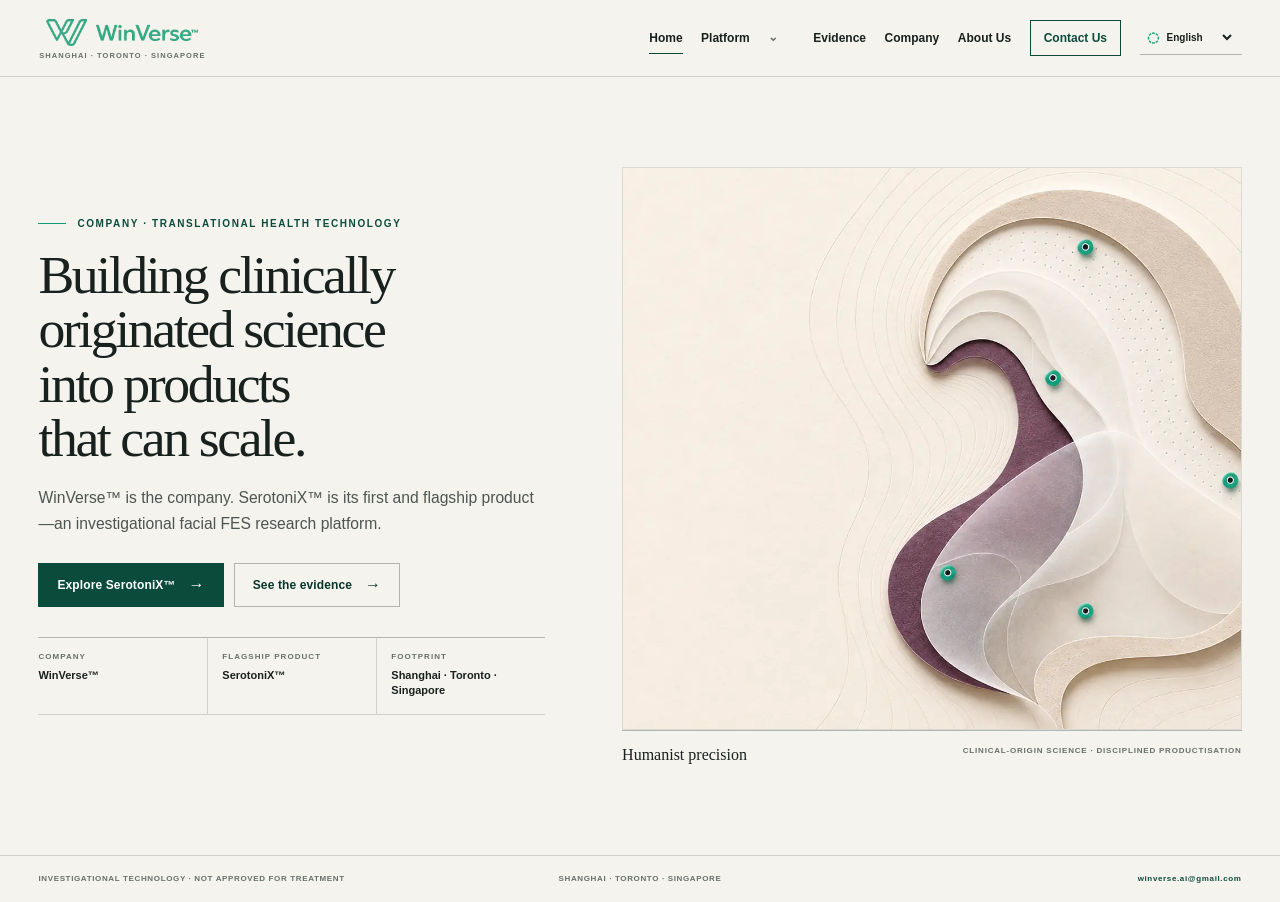
==== commit c9d943ae: "Load responsive layout on homepage" ====
--- a/index.html
+++ b/index.html
@@ -2,7 +2,7 @@
 <html lang="en">
   <head>
     <meta charset="utf-8">
-    <meta name="viewport" content="width=device-width, initial-scale=1">
+    <meta name="viewport" content="width=device-width, initial-scale=1, viewport-fit=cover">
     <meta name="description" content="WinVerse™ is a health-technology company developing SerotoniX™, its first and flagship investigational facial FES product.">
     <meta name="theme-color" content="#f5f3ed">
     <meta property="og:title" content="WinVerse™ — Translational Health Technology">
@@ -12,6 +12,7 @@
     <title>WinVerse™ — Translational Health Technology</title>
     <link rel="icon" type="image/png" href="assets/winverse-mark.png">
     <link rel="stylesheet" href="styles.css">
+    <link rel="stylesheet" href="responsive.css">
     <script defer src="translations.js"></script>
     <script defer src="script.js"></script>
   </head>
--- a/responsive.css
+++ b/responsive.css
@@ -0,0 +1,877 @@
+/*
+ * WinVerse™ cross-device layout layer
+ * Loaded after styles.css to provide fluid, resilient behaviour across
+ * desktop, laptop, tablet, phone, short-height and multilingual viewports.
+ */
+
+:root {
+  --shell: min(1280px, calc(100vw - clamp(40px, 6vw, 112px)));
+  --page-gap: clamp(44px, 6vw, 96px);
+  --touch-target: 44px;
+  color-scheme: light;
+}
+
+html {
+  overflow-x: clip;
+  text-size-adjust: 100%;
+  -webkit-text-size-adjust: 100%;
+}
+
+body {
+  overflow-x: clip;
+}
+
+img,
+svg,
+video,
+canvas {
+  max-width: 100%;
+}
+
+.shell,
+.page-copy,
+.visual-panel,
+.team-card,
+.team-card-body,
+.contact-panel,
+.field,
+.form-actions {
+  min-width: 0;
+}
+
+.page-title,
+.page-lede,
+.insight strong,
+.team-card h2,
+.team-card p,
+.contact-panel-heading h2,
+.direct-contact a,
+.visual-caption strong,
+.visual-caption span {
+  overflow-wrap: anywhere;
+}
+
+.page-title,
+.team-heading .page-title {
+  text-wrap: balance;
+}
+
+.page-lede,
+.team-card p,
+.dialog-content p {
+  text-wrap: pretty;
+}
+
+.site-header {
+  height: auto;
+  min-height: var(--header-height);
+}
+
+.header-grid {
+  min-height: var(--header-height);
+}
+
+.brand,
+.brand-logo {
+  max-width: 100%;
+}
+
+.site-nav {
+  max-width: 100%;
+}
+
+.menu-toggle,
+.submenu-toggle,
+.dialog-close {
+  min-width: var(--touch-target);
+  min-height: var(--touch-target);
+}
+
+.language-control select,
+.site-nav a,
+.button,
+.field input,
+.field select,
+.field textarea {
+  touch-action: manipulation;
+}
+
+.screen-main,
+.team-main {
+  min-height: calc(100svh - var(--header-height) - var(--footer-height));
+}
+
+.page-stage {
+  min-height: calc(100svh - var(--header-height) - var(--footer-height));
+  padding-block: clamp(48px, 7vh, 92px);
+  grid-template-columns: minmax(0, 0.9fr) minmax(440px, 1.1fr);
+  gap: var(--page-gap);
+}
+
+.page-title {
+  max-width: 15ch;
+  font-size: clamp(2.75rem, 4.2vw, 4.5rem);
+  line-height: 1.01;
+}
+
+.page-lede {
+  max-width: 62ch;
+}
+
+.actions {
+  row-gap: 12px;
+}
+
+.button {
+  min-height: var(--touch-target);
+  padding-inline: 18px;
+}
+
+.insight-rail {
+  width: 100%;
+}
+
+.insight strong {
+  hyphens: auto;
+}
+
+.visual-panel {
+  align-self: center;
+}
+
+.visual-panel > img {
+  width: 100%;
+  height: clamp(380px, 44vw, 620px);
+  min-height: 0;
+  max-height: calc(100svh - var(--header-height) - var(--footer-height) - 118px);
+  object-fit: cover;
+}
+
+.visual-caption {
+  min-height: 0;
+}
+
+.team-stage {
+  min-height: calc(100svh - var(--header-height) - var(--footer-height));
+  padding-block: clamp(42px, 6vh, 76px);
+}
+
+.team-heading {
+  grid-template-columns: minmax(0, 0.95fr) minmax(320px, 1.05fr);
+}
+
+.team-grid {
+  align-items: stretch;
+}
+
+.team-card {
+  height: 100%;
+}
+
+.team-card p {
+  font-size: clamp(0.69rem, 0.82vw, 0.78rem);
+}
+
+.contact-stage {
+  grid-template-columns: minmax(0, 0.78fr) minmax(500px, 1.22fr);
+}
+
+.direct-contact {
+  max-width: 100%;
+}
+
+.direct-contact a {
+  word-break: break-word;
+}
+
+.contact-panel {
+  min-width: 0;
+}
+
+.field input,
+.field select {
+  min-height: var(--touch-target);
+}
+
+.field textarea {
+  min-height: 112px;
+}
+
+dialog {
+  max-width: calc(100vw - max(32px, env(safe-area-inset-left) + env(safe-area-inset-right)));
+}
+
+.dialog-shell {
+  overscroll-behavior: contain;
+}
+
+.site-nav,
+.dialog-shell {
+  scrollbar-gutter: stable;
+}
+
+html[data-language="zh"],
+html[data-language="ja"] {
+  line-break: strict;
+  word-break: normal;
+}
+
+html[data-language="de"] .page-title,
+html[data-language="fr"] .page-title,
+html[data-language="es"] .page-title {
+  max-width: 18ch;
+  hyphens: auto;
+}
+
+/* Extend the navigation drawer breakpoint so laptop and translated menus never crowd. */
+@media (max-width: 1240px) {
+  :root {
+    --shell: min(100% - 48px, 1080px);
+  }
+
+  .header-grid {
+    grid-template-columns: minmax(150px, 174px) 1fr;
+  }
+
+  .menu-toggle {
+    display: flex;
+    justify-self: end;
+    padding: 0 0 0 12px;
+    align-items: center;
+    gap: 10px;
+    border: 0;
+    background: transparent;
+    color: var(--ink);
+    font-size: 10px;
+    font-weight: 800;
+    letter-spacing: 0.1em;
+    text-transform: uppercase;
+  }
+
+  .menu-toggle-icon {
+    position: relative;
+    display: block;
+    width: 24px;
+    height: 18px;
+  }
+
+  .menu-toggle-icon i {
+    position: absolute;
+    right: 0;
+    width: 24px;
+    height: 1.5px;
+    background: currentColor;
+    transition: top 170ms ease, transform 170ms ease;
+  }
+
+  .menu-toggle-icon i:first-child {
+    top: 5px;
+  }
+
+  .menu-toggle-icon i:last-child {
+    top: 12px;
+  }
+
+  .menu-toggle[aria-expanded="true"] i:first-child {
+    top: 9px;
+    transform: rotate(45deg);
+  }
+
+  .menu-toggle[aria-expanded="true"] i:last-child {
+    top: 9px;
+    transform: rotate(-45deg);
+  }
+
+  .site-nav {
+    position: fixed;
+    z-index: 60;
+    top: var(--header-height);
+    right: 0;
+    bottom: 0;
+    display: grid;
+    width: min(420px, 100vw);
+    max-width: 100vw;
+    padding: 28px max(28px, env(safe-area-inset-right)) max(42px, env(safe-area-inset-bottom)) max(28px, env(safe-area-inset-left));
+    align-content: start;
+    justify-content: stretch;
+    gap: 3px;
+    overflow-y: auto;
+    overscroll-behavior: contain;
+    border-left: 1px solid var(--line);
+    background: var(--paper);
+    box-shadow: -20px 28px 54px rgba(24, 33, 30, 0.16);
+    font-size: 16px;
+    opacity: 0;
+    pointer-events: none;
+    transform: translateX(100%);
+    transition: opacity 170ms ease, transform 210ms ease;
+  }
+
+  .site-nav.is-open {
+    opacity: 1;
+    pointer-events: auto;
+    transform: translateX(0);
+  }
+
+  .site-nav > a,
+  .nav-group-row > a {
+    min-height: var(--touch-target);
+    padding: 12px 0;
+  }
+
+  .nav-group-row {
+    justify-content: space-between;
+  }
+
+  .submenu-toggle {
+    width: var(--touch-target);
+  }
+
+  .nav-submenu {
+    position: static;
+    display: none;
+    min-width: 0;
+    padding: 2px 0 8px 16px;
+    border: 0;
+    background: transparent;
+    box-shadow: none;
+    opacity: 1;
+    pointer-events: auto;
+    transform: none;
+  }
+
+  .nav-group.is-expanded .nav-submenu,
+  .nav-group.is-current .nav-submenu {
+    display: block;
+  }
+
+  .nav-submenu a {
+    min-height: var(--touch-target);
+    padding: 11px;
+    font-size: 13px;
+  }
+
+  .nav-contact {
+    width: fit-content;
+    margin-top: 10px;
+  }
+
+  .language-control {
+    width: fit-content;
+    min-width: 174px;
+    margin-top: 17px;
+  }
+
+  .language-control select {
+    width: 132px;
+    min-height: 32px;
+  }
+
+  .page-stage {
+    grid-template-columns: minmax(0, 0.92fr) minmax(410px, 1.08fr);
+    gap: clamp(38px, 5vw, 64px);
+  }
+
+  .page-title,
+  html[data-language="de"] .page-title,
+  html[data-language="fr"] .page-title,
+  html[data-language="es"] .page-title {
+    font-size: clamp(2.45rem, 4vw, 3.65rem);
+  }
+
+  .contact-stage {
+    grid-template-columns: minmax(0, 0.75fr) minmax(480px, 1.25fr);
+  }
+
+  .team-card {
+    grid-template-columns: 96px minmax(0, 1fr);
+    gap: 16px;
+    padding-inline: 18px;
+  }
+
+  .portrait {
+    width: 96px;
+    height: 130px;
+  }
+
+  .team-card-body {
+    min-height: 130px;
+  }
+}
+
+/* Tablets and smaller laptops: prioritise readable sequence over forced split-screen. */
+@media (max-width: 1024px) {
+  :root {
+    --shell: min(100% - 48px, 820px);
+  }
+
+  .screen-main,
+  .team-main,
+  .page-stage,
+  .team-stage {
+    min-height: 0;
+  }
+
+  .page-stage,
+  .contact-stage {
+    padding-block: clamp(42px, 6vw, 64px);
+    grid-template-columns: 1fr;
+    gap: clamp(32px, 5vw, 48px);
+  }
+
+  .page-copy {
+    max-width: 760px;
+  }
+
+  .page-title,
+  html[data-language="de"] .page-title,
+  html[data-language="fr"] .page-title,
+  html[data-language="es"] .page-title {
+    max-width: 18ch;
+    font-size: clamp(2.7rem, 7vw, 4.25rem);
+  }
+
+  .page-lede {
+    max-width: 68ch;
+  }
+
+  .visual-panel {
+    width: 100%;
+  }
+
+  .visual-panel > img {
+    height: auto;
+    min-height: 0;
+    max-height: none;
+    aspect-ratio: 16 / 10;
+  }
+
+  .home-stage .visual-panel > img {
+    aspect-ratio: 16 / 10;
+  }
+
+  .team-stage {
+    padding-block: clamp(42px, 6vw, 64px);
+    gap: 30px;
+  }
+
+  .team-heading {
+    grid-template-columns: 1fr;
+    gap: 16px;
+  }
+
+  .team-heading .page-lede {
+    justify-self: start;
+  }
+
+  .team-grid {
+    grid-template-columns: 1fr;
+  }
+
+  .team-card {
+    padding: 24px 0;
+    grid-template-columns: 132px minmax(0, 1fr);
+    gap: 24px;
+  }
+
+  .team-card:first-child {
+    padding-top: 0;
+  }
+
+  .team-card:last-child {
+    padding-bottom: 0;
+  }
+
+  .team-card + .team-card {
+    border-top: 1px solid var(--line);
+    border-left: 0;
+  }
+
+  .portrait {
+    width: 132px;
+    height: 172px;
+  }
+
+  .team-card-body {
+    min-height: 172px;
+  }
+
+  .team-card p {
+    max-width: 66ch;
+    font-size: 0.84rem;
+  }
+
+  .contact-panel {
+    padding: 30px 0 0;
+    border-top: 1px solid var(--line-strong);
+    border-left: 0;
+  }
+
+  .footer-grid {
+    padding-block: 12px;
+    grid-template-columns: 1fr auto;
+  }
+
+  .footer-cities {
+    display: none;
+  }
+}
+
+@media (max-width: 760px) {
+  :root {
+    --shell: calc(100% - 36px);
+    --header-height: 72px;
+  }
+
+  .header-grid {
+    grid-template-columns: minmax(138px, 158px) 1fr;
+    gap: 18px;
+  }
+
+  .brand {
+    width: min(158px, 100%);
+  }
+
+  .brand-logo {
+    width: min(150px, 100%);
+  }
+
+  .brand-locations {
+    font-size: 6.8px;
+  }
+
+  .site-nav {
+    width: 100%;
+    border-left: 0;
+  }
+
+  .page-stage {
+    padding-block: 38px;
+    gap: 30px;
+  }
+
+  .eyebrow {
+    margin-bottom: 15px;
+  }
+
+  .page-title,
+  html[data-language="de"] .page-title,
+  html[data-language="fr"] .page-title,
+  html[data-language="es"] .page-title {
+    max-width: none;
+    margin-bottom: 18px;
+    font-size: clamp(2.35rem, 10vw, 3.65rem);
+    line-height: 1.04;
+  }
+
+  .page-lede {
+    font-size: 1rem;
+    line-height: 1.62;
+  }
+
+  .actions {
+    margin-bottom: 26px;
+  }
+
+  .visual-caption {
+    gap: 14px;
+  }
+
+  .contact-panel-heading {
+    grid-template-columns: 1fr;
+    gap: 9px;
+  }
+
+  .contact-panel-heading span {
+    text-align: left;
+  }
+
+  .dialog-content {
+    padding: 20px;
+  }
+
+  .study-grid {
+    grid-template-columns: 1fr;
+  }
+
+  .study-card {
+    padding: 18px 0;
+  }
+
+  .study-card + .study-card {
+    border-top: 1px solid var(--line);
+    border-left: 0;
+  }
+
+  .figure-grid {
+    grid-template-columns: 1fr;
+  }
+}
+
+@media (max-width: 600px) {
+  :root {
+    --shell: calc(100% - 28px);
+  }
+
+  .menu-toggle-label {
+    display: none;
+  }
+
+  .site-nav {
+    padding-top: 22px;
+  }
+
+  .page-stage,
+  .team-stage {
+    padding-block: 32px;
+  }
+
+  .page-title,
+  html[data-language="de"] .page-title,
+  html[data-language="fr"] .page-title,
+  html[data-language="es"] .page-title {
+    font-size: clamp(2.2rem, 11.5vw, 3.25rem);
+  }
+
+  .actions {
+    display: grid;
+    grid-template-columns: 1fr;
+  }
+
+  .button {
+    width: 100%;
+  }
+
+  .insight-rail {
+    grid-template-columns: 1fr;
+  }
+
+  .insight {
+    padding: 14px 0;
+  }
+
+  .insight + .insight {
+    padding-left: 0;
+    border-top: 1px solid var(--line);
+    border-left: 0;
+  }
+
+  .visual-panel > img,
+  .home-stage .visual-panel > img {
+    aspect-ratio: 4 / 3;
+  }
+
+  .visual-caption {
+    grid-template-columns: 1fr;
+    gap: 5px;
+  }
+
+  .visual-caption span {
+    text-align: left;
+  }
+
+  .team-card {
+    grid-template-columns: 104px minmax(0, 1fr);
+    gap: 18px;
+  }
+
+  .portrait {
+    width: 104px;
+    height: 138px;
+  }
+
+  .team-card-body {
+    min-height: 138px;
+  }
+
+  .team-card p {
+    font-size: 0.78rem;
+  }
+
+  .contact-form {
+    grid-template-columns: 1fr;
+  }
+
+  .field-wide,
+  .form-actions {
+    grid-column: auto;
+  }
+
+  .form-actions {
+    display: grid;
+    align-items: start;
+  }
+
+  .direct-contact {
+    width: 100%;
+    grid-template-columns: 54px minmax(0, 1fr);
+  }
+
+  .source-strip {
+    grid-template-columns: 1fr;
+  }
+
+  .source-links {
+    justify-content: flex-start;
+  }
+
+  dialog {
+    width: calc(100vw - 16px);
+    max-width: calc(100vw - 16px);
+    max-height: calc(100dvh - 16px);
+    margin: 8px;
+  }
+
+  .dialog-shell {
+    max-height: calc(100dvh - 16px);
+  }
+
+  .dialog-header {
+    padding: 15px 16px;
+  }
+
+  .dialog-content {
+    padding: 18px 16px 22px;
+  }
+
+  .footer-grid {
+    display: flex;
+    padding-block: 12px;
+    align-items: flex-start;
+    flex-direction: column;
+    gap: 5px;
+  }
+
+  .footer-grid a {
+    justify-self: start;
+  }
+}
+
+@media (max-width: 420px) {
+  :root {
+    --shell: calc(100% - 24px);
+    --header-height: 68px;
+  }
+
+  .header-grid {
+    grid-template-columns: minmax(128px, 146px) 1fr;
+    gap: 10px;
+  }
+
+  .brand {
+    width: min(146px, 100%);
+  }
+
+  .brand-logo {
+    width: min(138px, 100%);
+  }
+
+  .brand-locations {
+    letter-spacing: 0.1em;
+  }
+
+  .page-stage,
+  .team-stage {
+    padding-block: 28px;
+  }
+
+  .page-title,
+  html[data-language="de"] .page-title,
+  html[data-language="fr"] .page-title,
+  html[data-language="es"] .page-title {
+    font-size: clamp(2.05rem, 11.8vw, 2.9rem);
+  }
+
+  .eyebrow {
+    font-size: 9px;
+    letter-spacing: 0.13em;
+  }
+
+  .team-card {
+    grid-template-columns: 88px minmax(0, 1fr);
+    gap: 14px;
+  }
+
+  .portrait {
+    width: 88px;
+    height: 118px;
+  }
+
+  .team-card-body {
+    min-height: 118px;
+  }
+
+  .team-card h2 {
+    font-size: 1.42rem;
+  }
+
+  .team-card p {
+    font-size: 0.73rem;
+  }
+
+  .contact-panel {
+    padding-top: 24px;
+  }
+}
+
+/* Short laptop screens should scroll naturally instead of compressing content. */
+@media (max-height: 760px) and (min-width: 1025px) {
+  .screen-main,
+  .team-main,
+  .page-stage,
+  .team-stage {
+    min-height: 0;
+  }
+
+  .page-stage {
+    padding-block: 38px;
+  }
+
+  .visual-panel > img {
+    height: clamp(340px, 48vh, 440px);
+    max-height: none;
+  }
+
+  .team-stage {
+    padding-block: 34px;
+  }
+}
+
+@media (max-height: 560px) and (orientation: landscape) and (max-width: 1024px) {
+  :root {
+    --header-height: 60px;
+  }
+
+  .brand-logo {
+    width: 132px;
+  }
+
+  .brand-locations {
+    display: none;
+  }
+
+  .site-nav {
+    padding-top: 16px;
+  }
+
+  .page-stage,
+  .team-stage {
+    padding-block: 24px;
+  }
+}
+
+@media (hover: none) {
+  .site-nav > a,
+  .nav-group-row > a,
+  .nav-submenu a,
+  .profile-link {
+    -webkit-tap-highlight-color: transparent;
+  }
+}
+
+@media (prefers-reduced-motion: reduce) {
+  .site-nav,
+  .menu-toggle-icon i {
+    transition: none;
+  }
+}
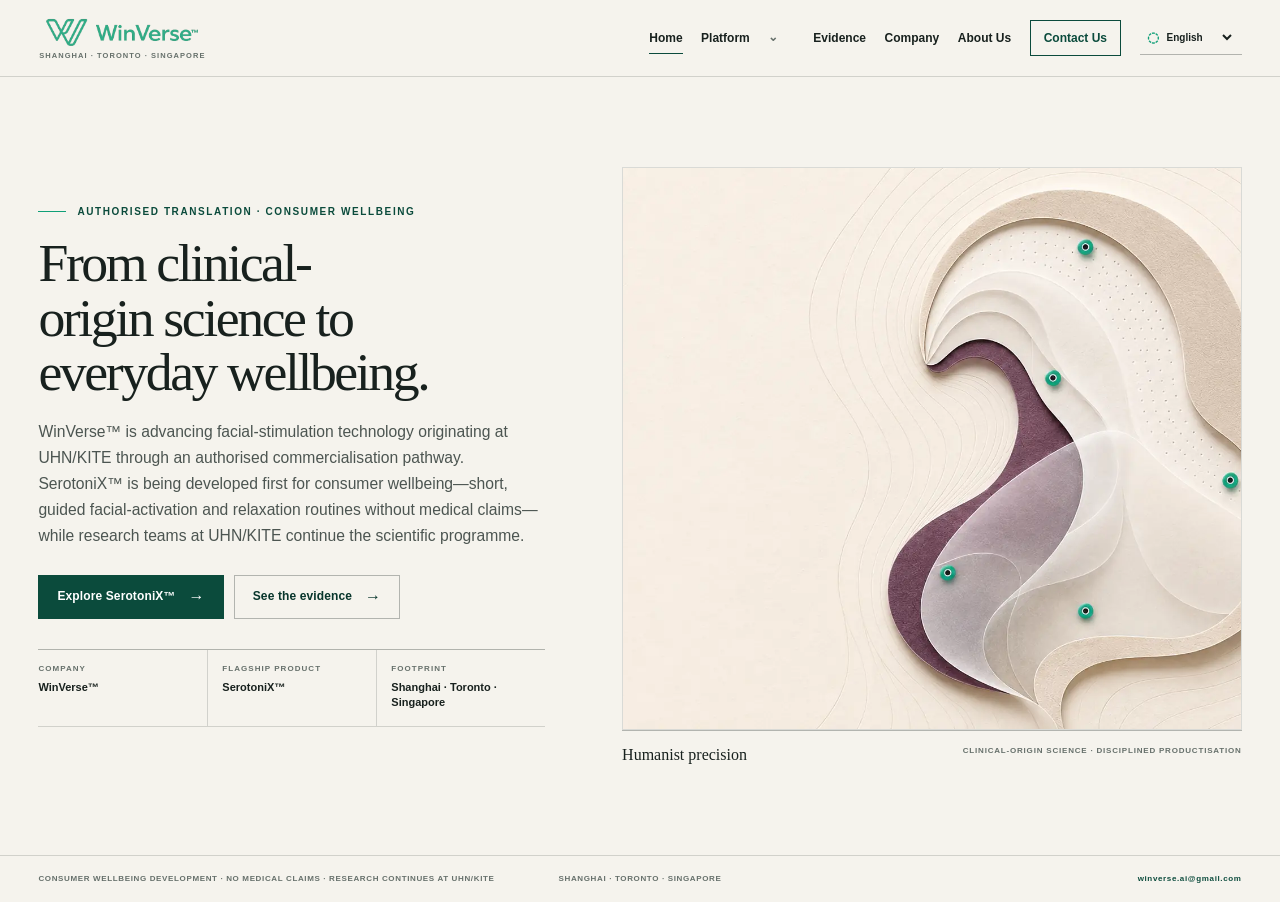
==== commit dee4358f: "Reframe homepage around authorised consumer wellbeing commercialisation" ====
--- a/index.html
+++ b/index.html
@@ -3,17 +3,20 @@
   <head>
     <meta charset="utf-8">
     <meta name="viewport" content="width=device-width, initial-scale=1, viewport-fit=cover">
-    <meta name="description" content="WinVerse™ is a health-technology company developing SerotoniX™, its first and flagship investigational facial FES product.">
+    <meta name="description" content="WinVerse™ is advancing UHN/KITE-origin facial-stimulation technology through an authorised commercialisation pathway, beginning with a non-medical consumer wellbeing programme.">
     <meta name="theme-color" content="#f5f3ed">
-    <meta property="og:title" content="WinVerse™ — Translational Health Technology">
-    <meta property="og:description" content="Clinically originated science, engineered into products that can scale.">
+    <meta property="og:title" content="WinVerse™ — Consumer Wellbeing Technology">
+    <meta property="og:description" content="Authorised translation from UHN/KITE-origin research to a consumer wellbeing product pathway.">
     <meta property="og:type" content="website">
     <meta property="og:image" content="assets/hero-humanist.webp">
-    <title>WinVerse™ — Translational Health Technology</title>
+    <title>WinVerse™ — Consumer Wellbeing Technology</title>
     <link rel="icon" type="image/png" href="assets/winverse-mark.png">
     <link rel="stylesheet" href="styles.css">
     <link rel="stylesheet" href="responsive.css">
     <script defer src="translations.js"></script>
+    <script defer src="content-en-zh.js"></script>
+    <script defer src="content-ja-fr.js"></script>
+    <script defer src="content-de-es.js"></script>
     <script defer src="script.js"></script>
   </head>
   <body data-page="home">
@@ -23,25 +26,25 @@
     <main id="main" class="screen-main">
       <section class="shell page-stage home-stage" aria-labelledby="page-title">
         <div class="page-copy">
-          <p class="eyebrow" data-i18n="home.eyebrow">Company · Translational health technology</p>
-          <h1 class="page-title" id="page-title" data-i18n="home.title">Building clinically originated science into products that can scale.</h1>
-          <p class="page-lede" data-i18n="home.lede">WinVerse™ is the company. SerotoniX™ is its first and flagship product—an investigational facial FES research platform.</p>
+          <p class="eyebrow" data-i18n="home.eyebrow">Authorised translation · Consumer wellbeing</p>
+          <h1 class="page-title" id="page-title" data-i18n="home.title">From clinical-origin science to everyday wellbeing.</h1>
+          <p class="page-lede" data-i18n="home.lede">WinVerse™ is advancing facial-stimulation technology originating at UHN/KITE through an authorised commercialisation pathway. SerotoniX™ is being developed first for consumer wellbeing—short, guided facial-activation and relaxation routines without medical claims—while research teams at UHN/KITE continue the scientific programme.</p>
           <div class="actions">
-            <a class="button button-primary" href="serotonix.html" data-i18n="home.primary">Explore SerotoniX™</a>
-            <a class="button button-secondary" href="evidence.html" data-i18n="home.secondary">See the evidence</a>
+            <a class="button button-primary" href="serotonix.html" data-i18n="home.primary">Explore the consumer programme</a>
+            <a class="button button-secondary" href="evidence.html" data-i18n="home.secondary">Understand the research boundary</a>
           </div>
           <div class="insight-rail">
-            <div class="insight"><span data-i18n="home.stat1Label">Company</span><strong data-i18n="home.stat1Value">WinVerse™</strong></div>
-            <div class="insight"><span data-i18n="home.stat2Label">Flagship product</span><strong data-i18n="home.stat2Value">SerotoniX™</strong></div>
-            <div class="insight"><span data-i18n="home.stat3Label">Footprint</span><strong data-i18n="home.stat3Value">Shanghai · Toronto · Singapore</strong></div>
+            <div class="insight"><span data-i18n="home.stat1Label">Technology origin</span><strong data-i18n="home.stat1Value">UHN/KITE-origin research</strong></div>
+            <div class="insight"><span data-i18n="home.stat2Label">First market</span><strong data-i18n="home.stat2Value">Consumer wellbeing · B2C</strong></div>
+            <div class="insight"><span data-i18n="home.stat3Label">Claim boundary</span><strong data-i18n="home.stat3Value">No diagnosis or treatment claims</strong></div>
           </div>
         </div>
 
         <figure class="visual-panel">
           <img src="assets/hero-humanist.webp" alt="Abstract layered facial form with precise emerald connection points">
           <figcaption class="visual-caption">
-            <strong data-i18n="home.visualTitle">Humanist precision</strong>
-            <span data-i18n="home.visualNote">Clinical-origin science · Disciplined productisation</span>
+            <strong data-i18n="home.visualTitle">Responsible translation</strong>
+            <span data-i18n="home.visualNote">Research origin · Consumer-first commercialisation</span>
           </figcaption>
         </figure>
       </section>
